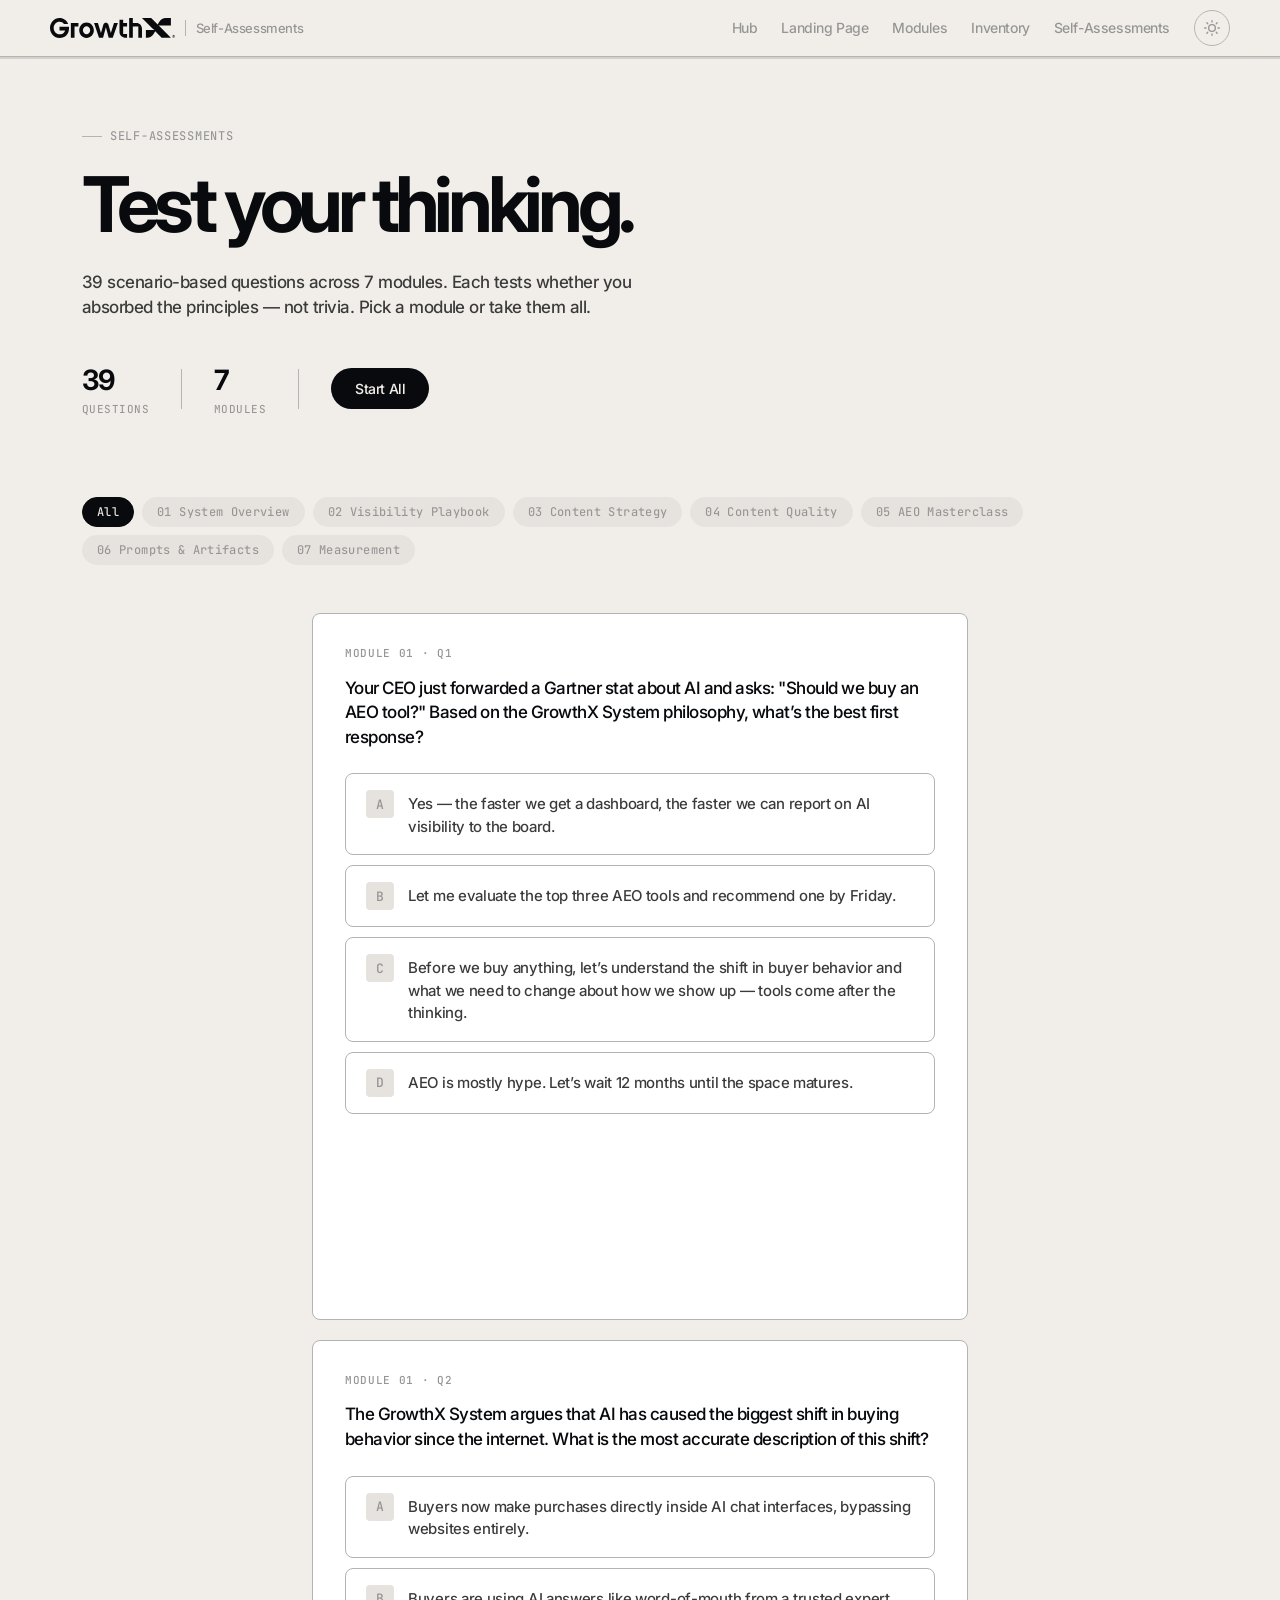
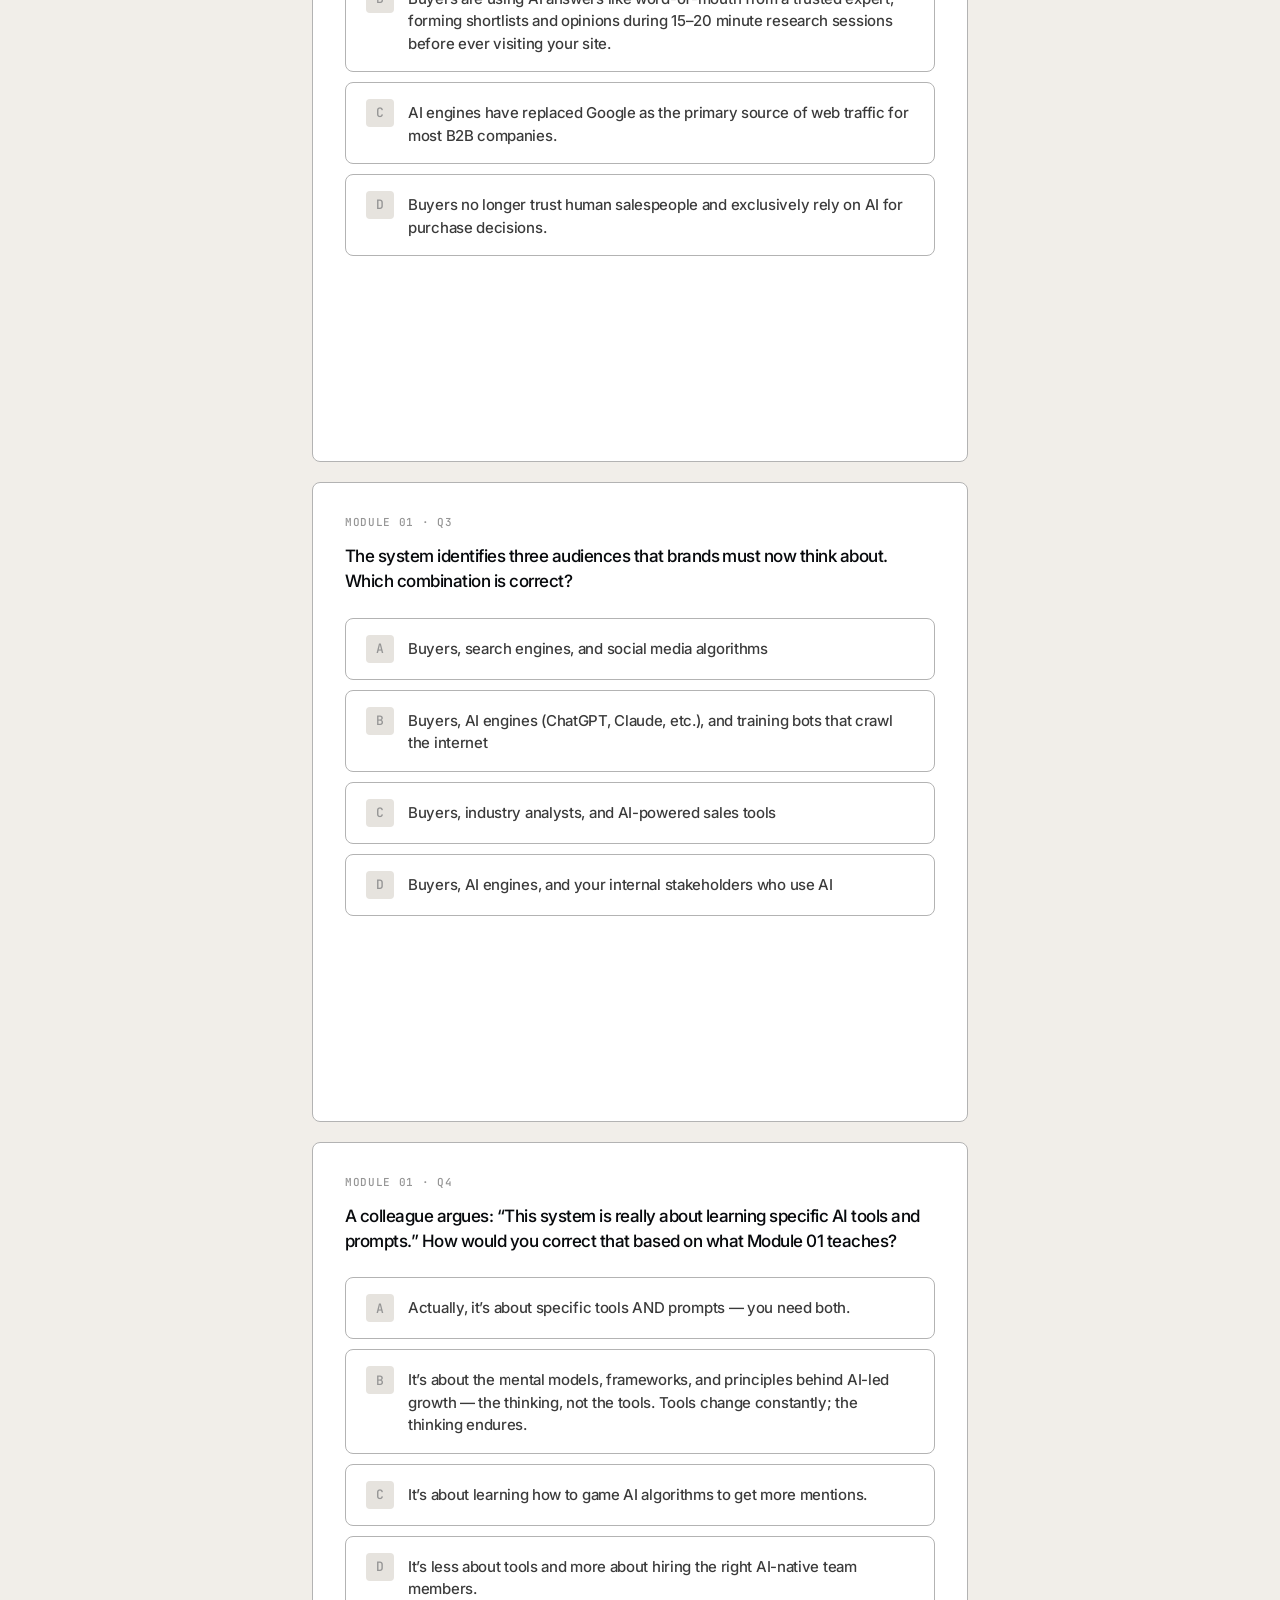
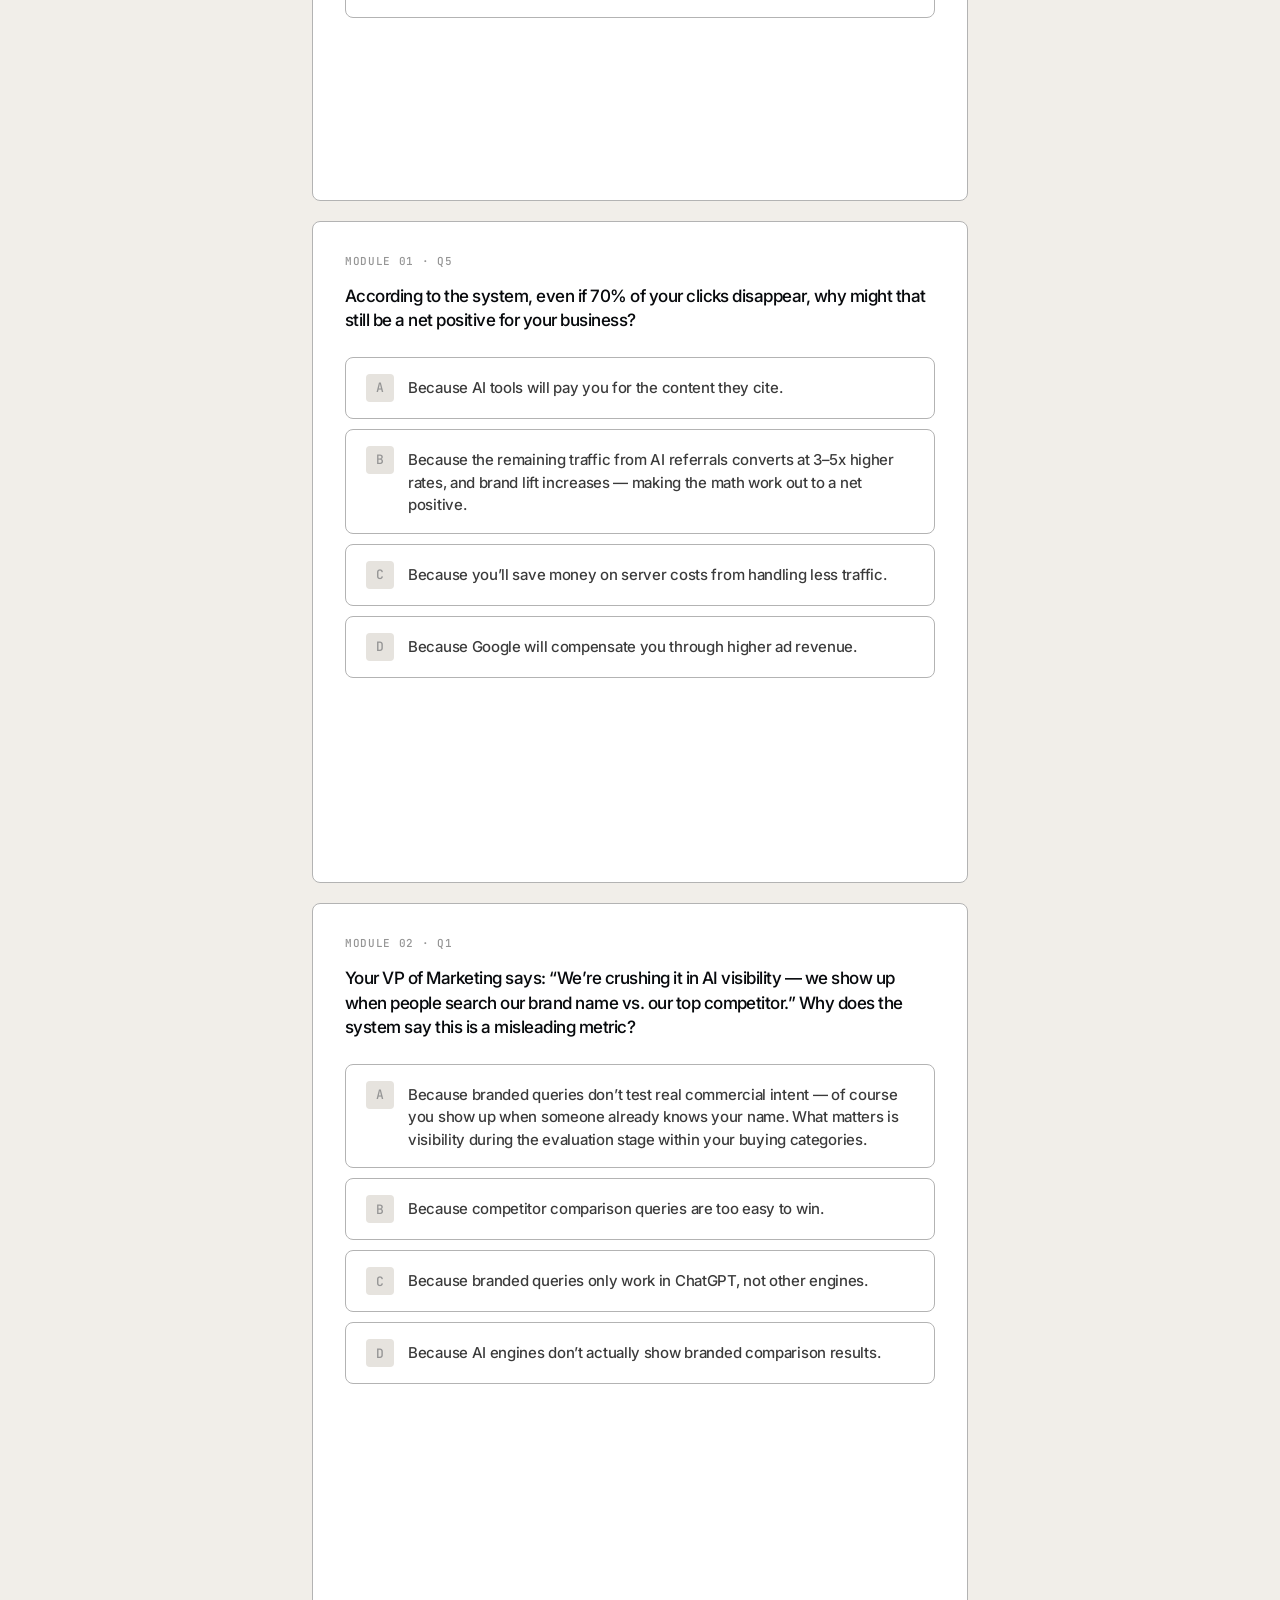
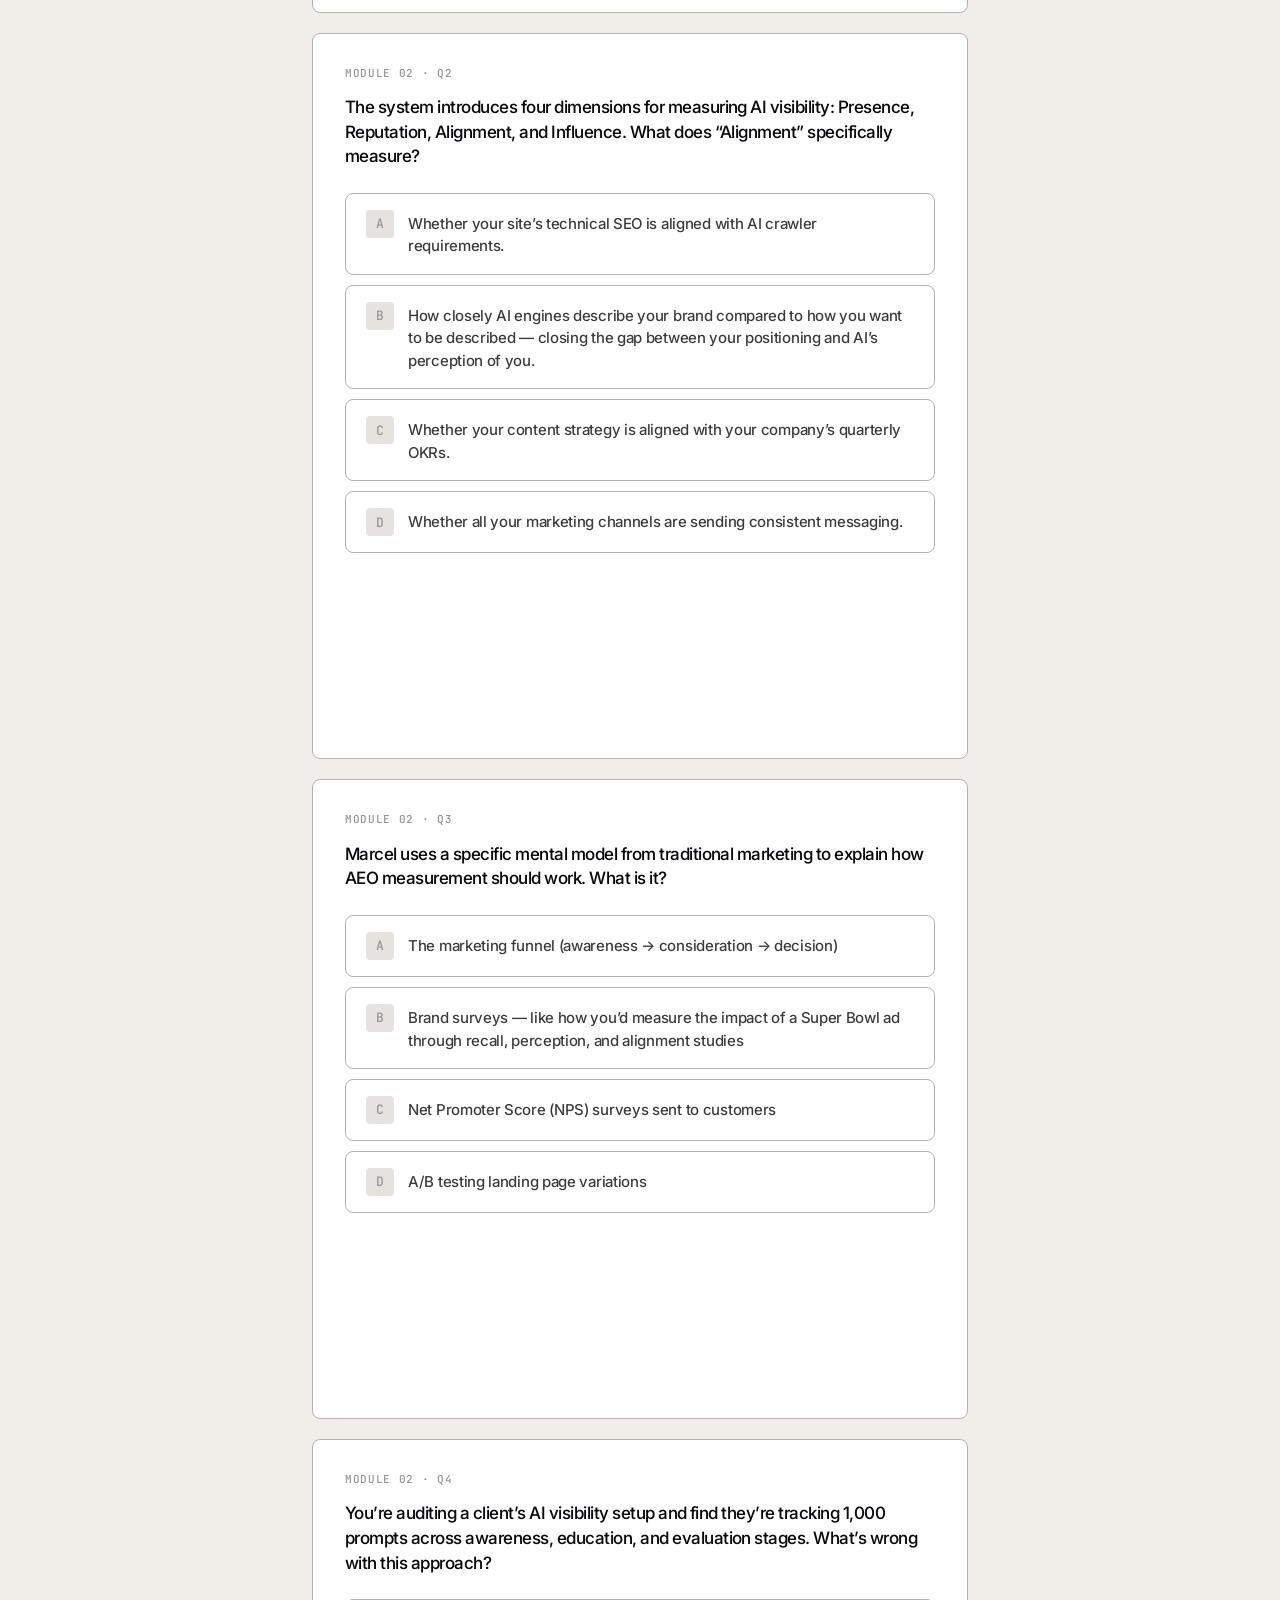
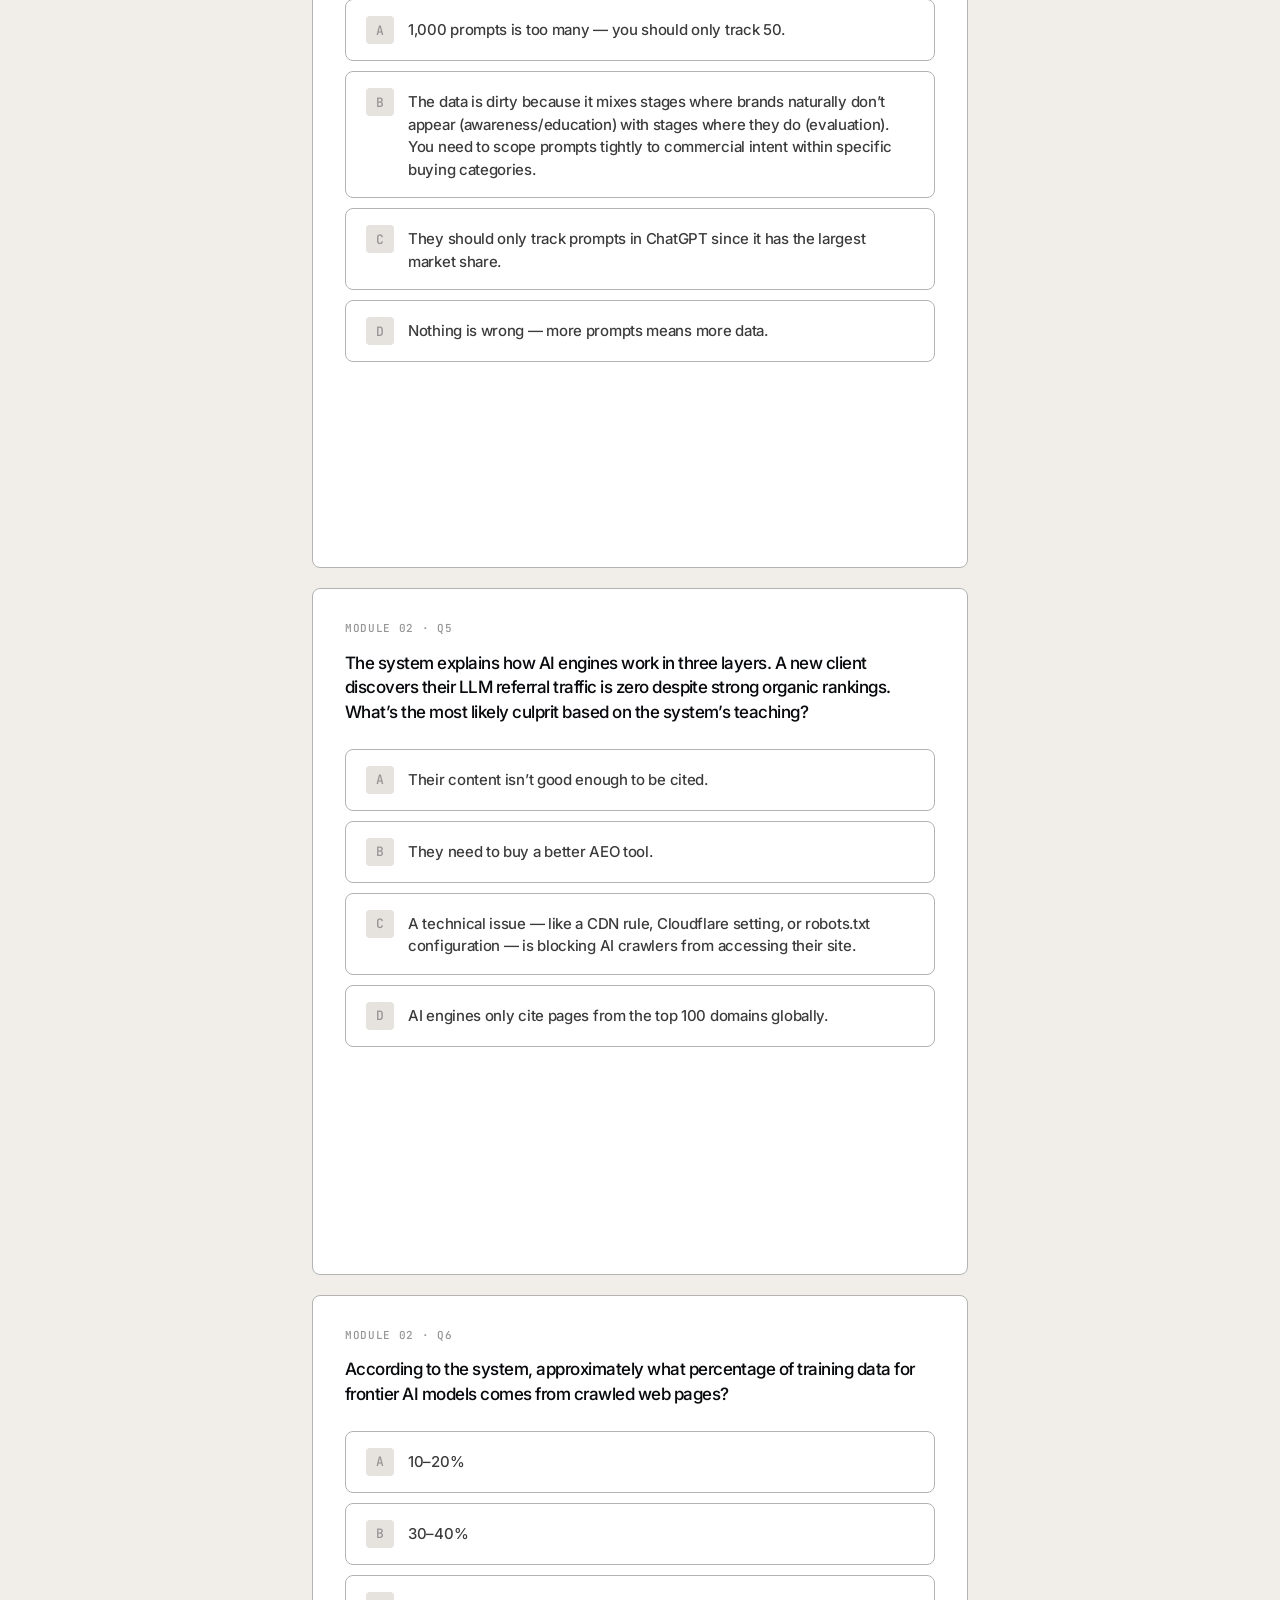
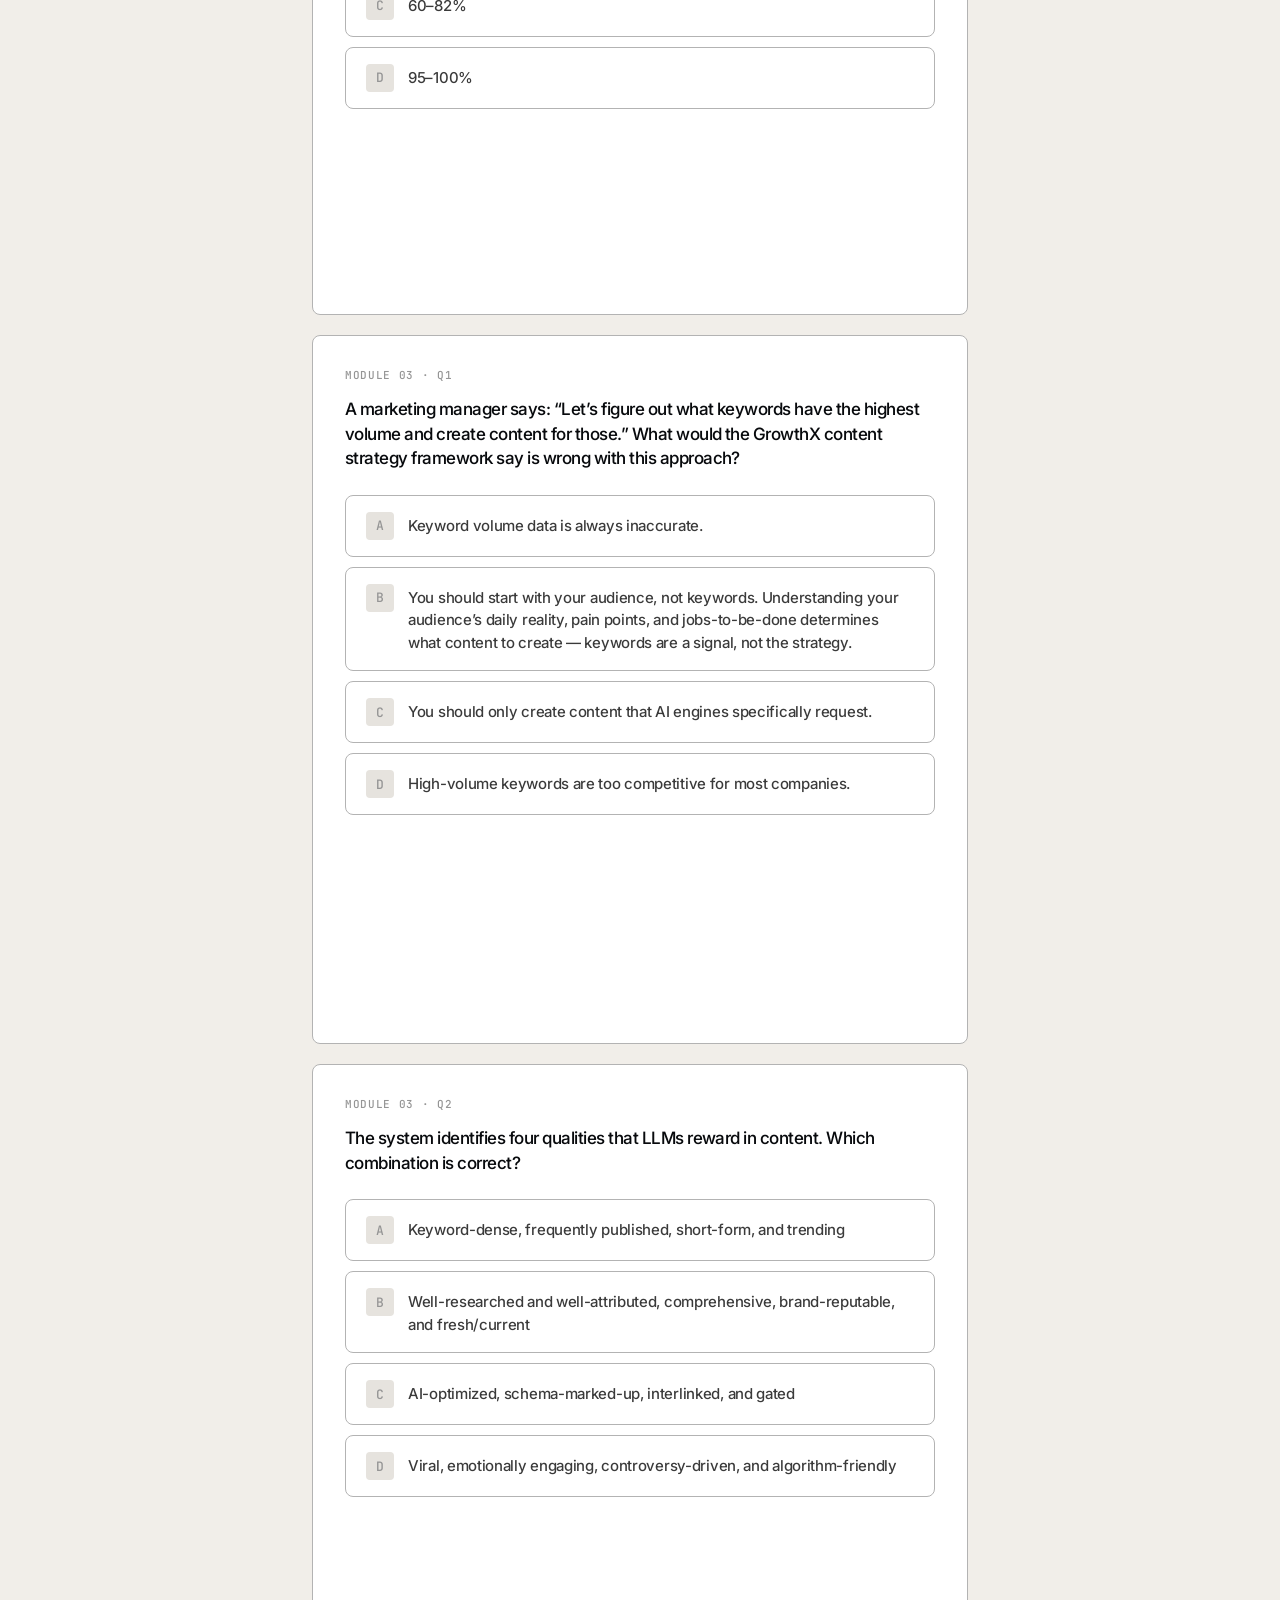
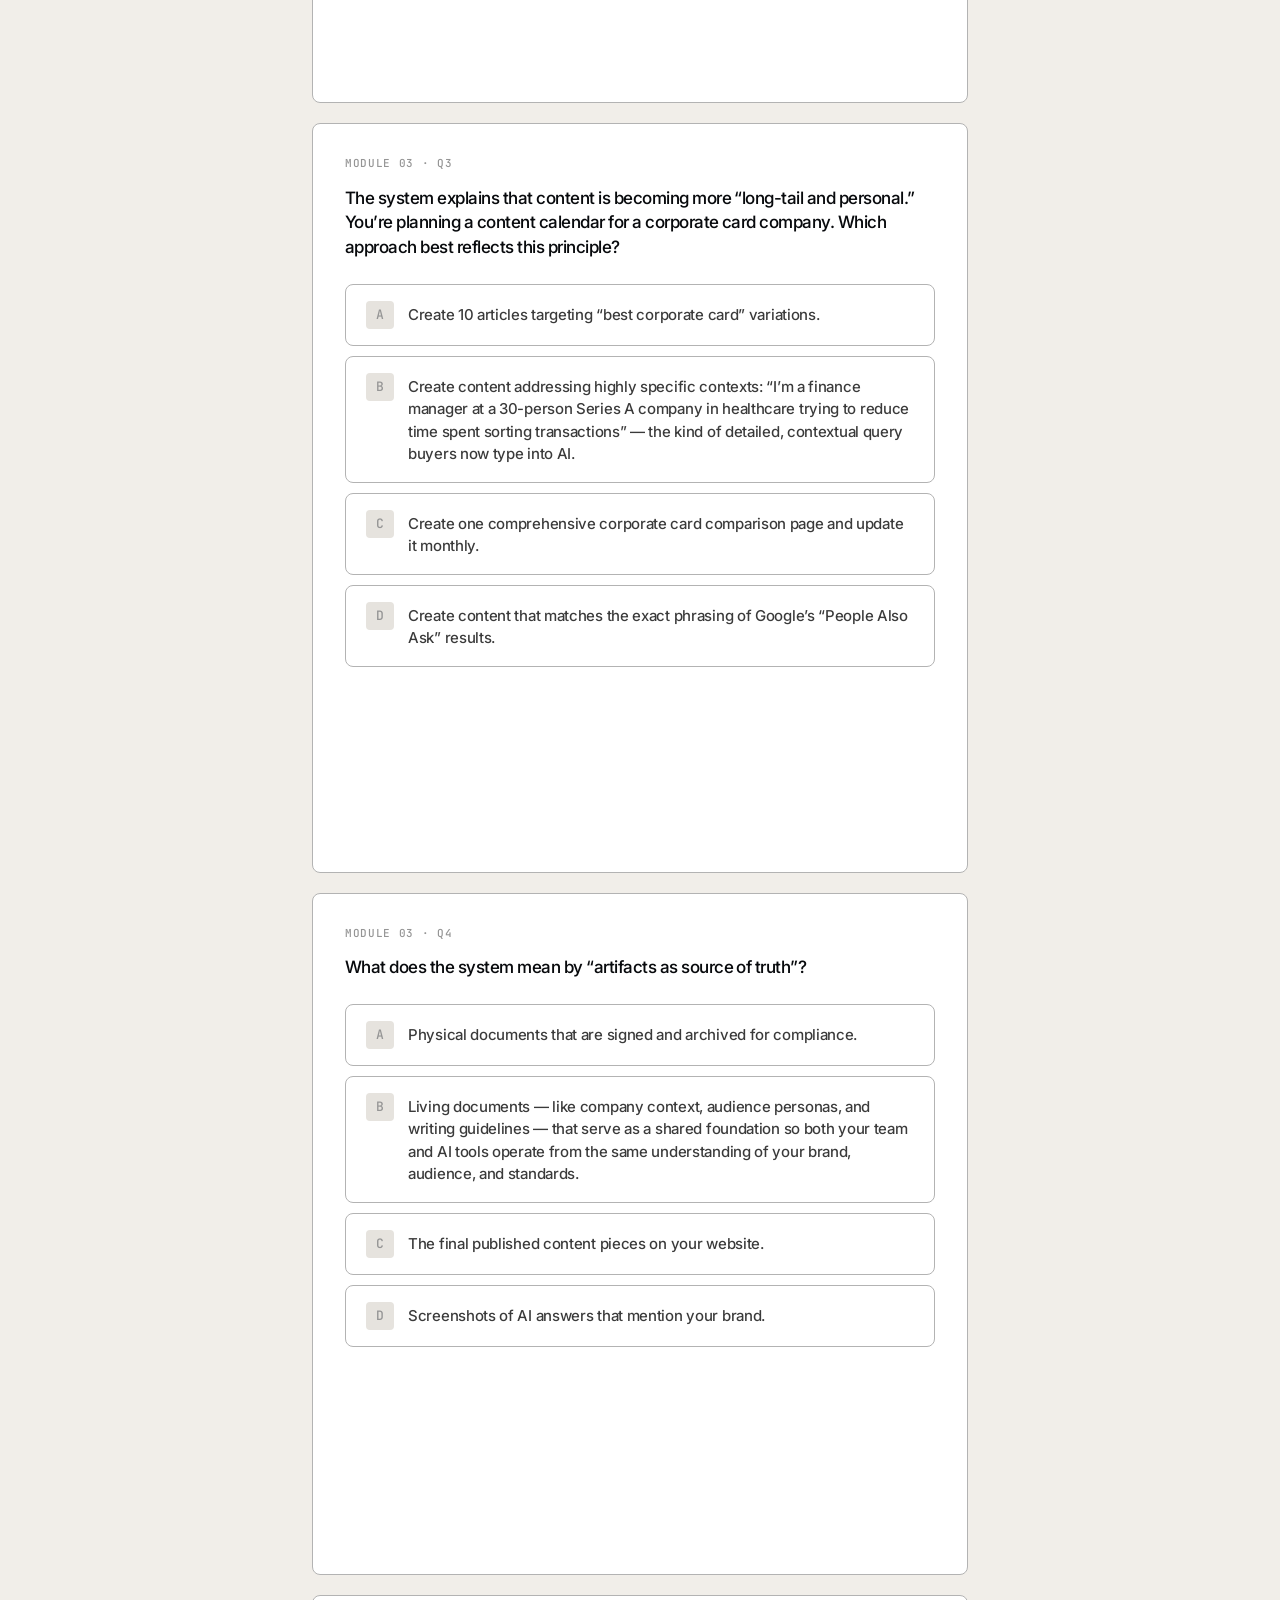
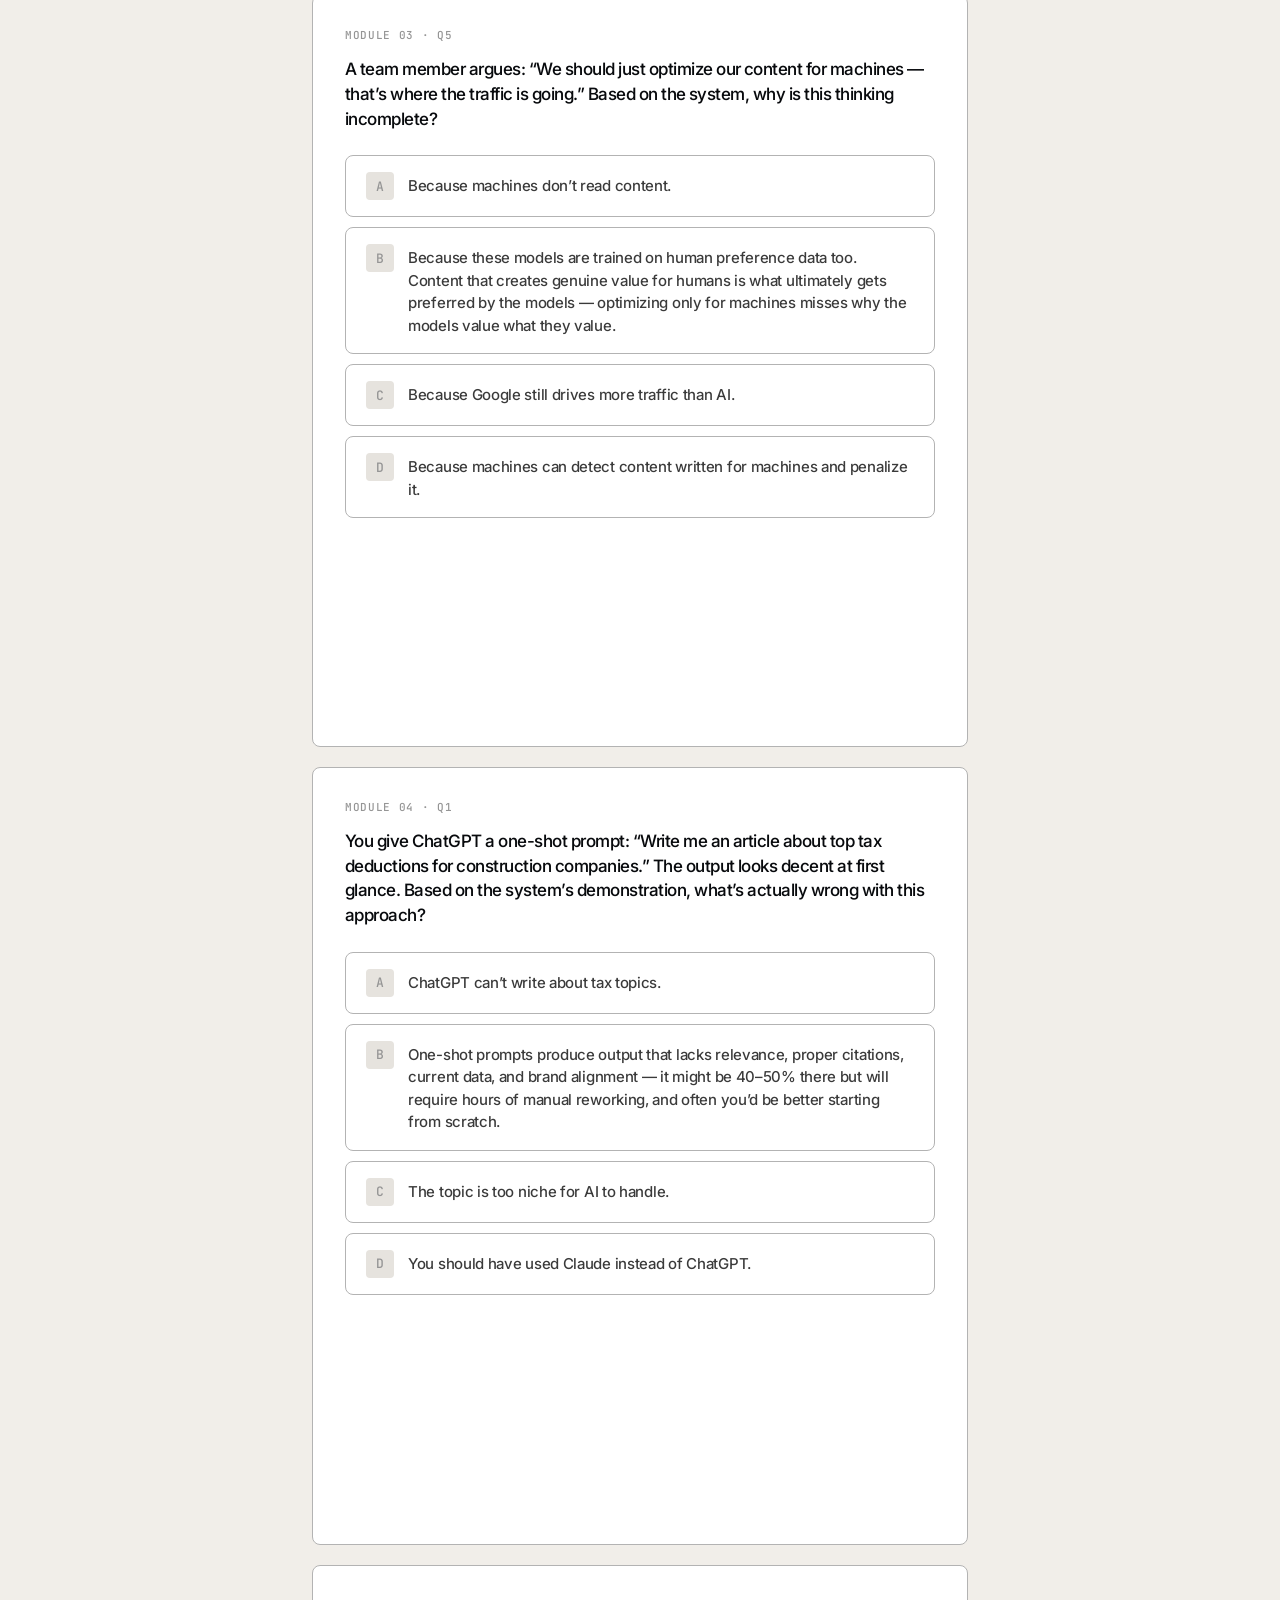
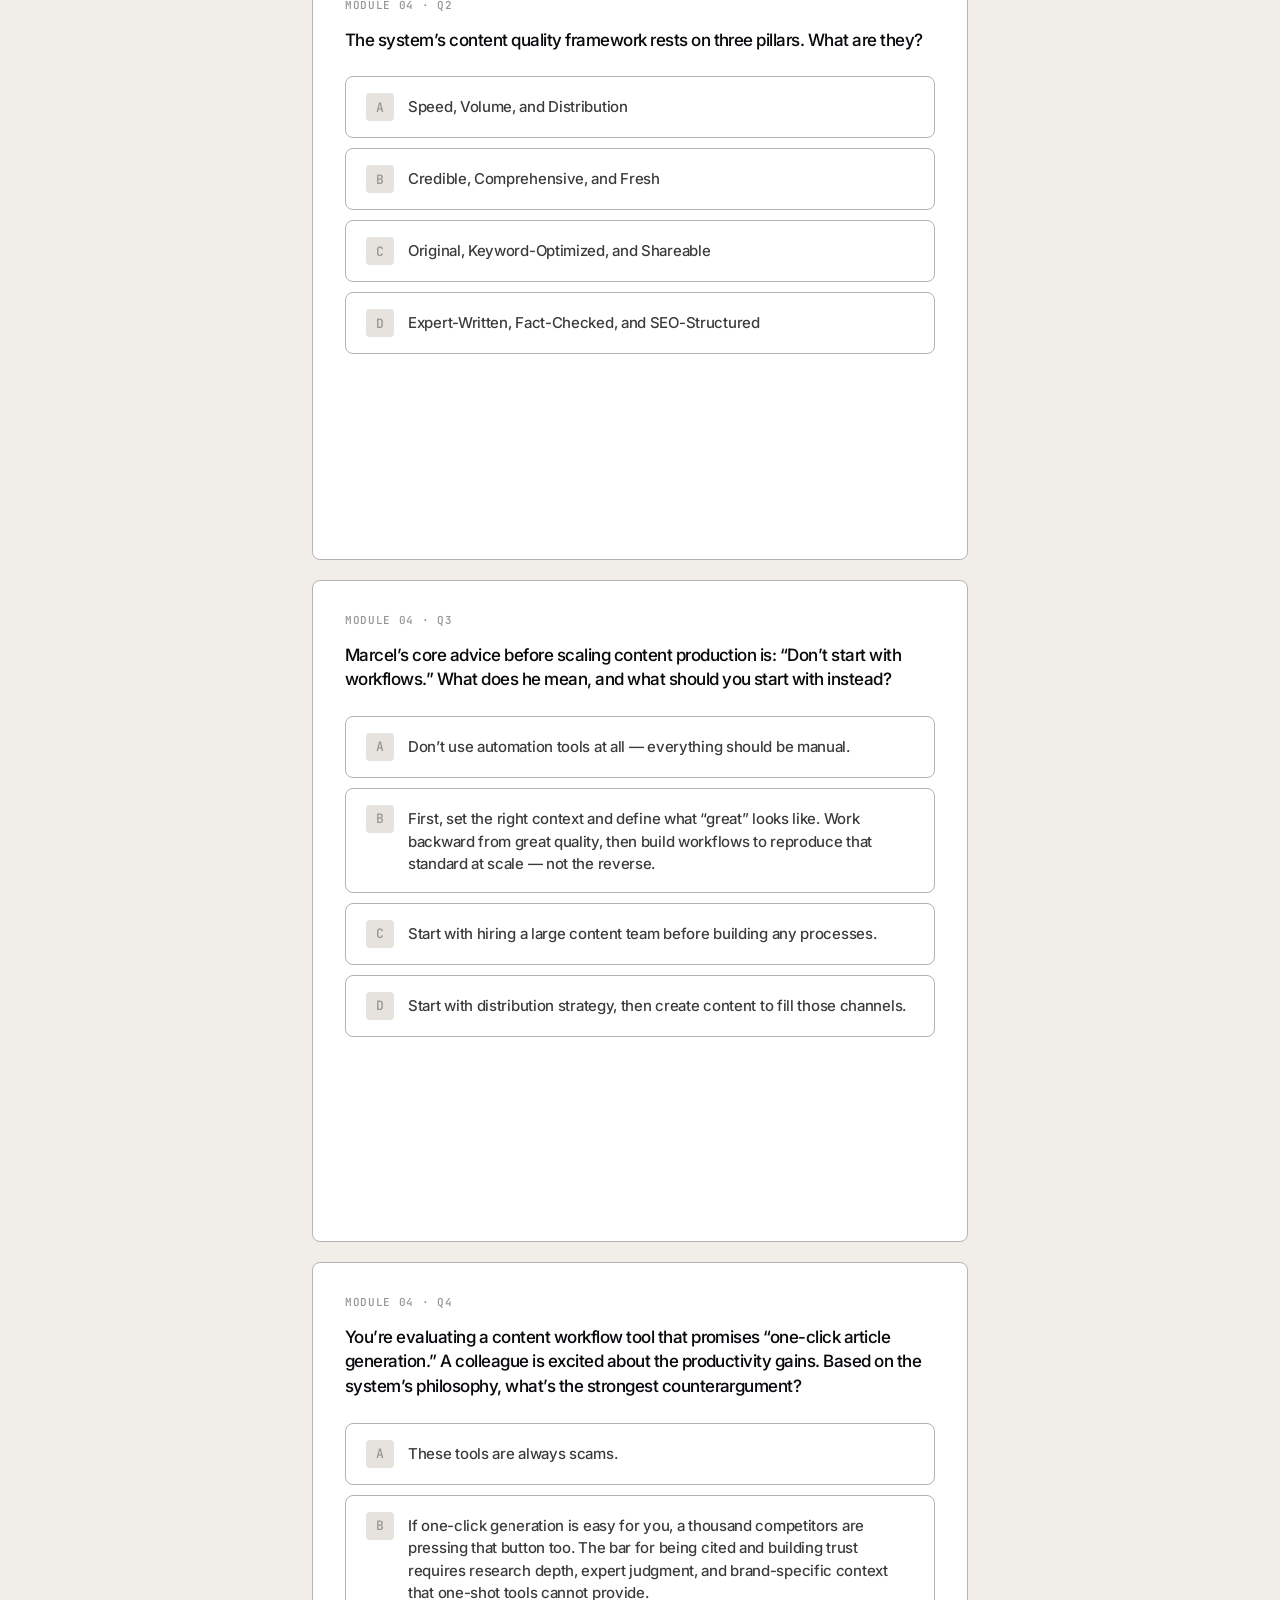
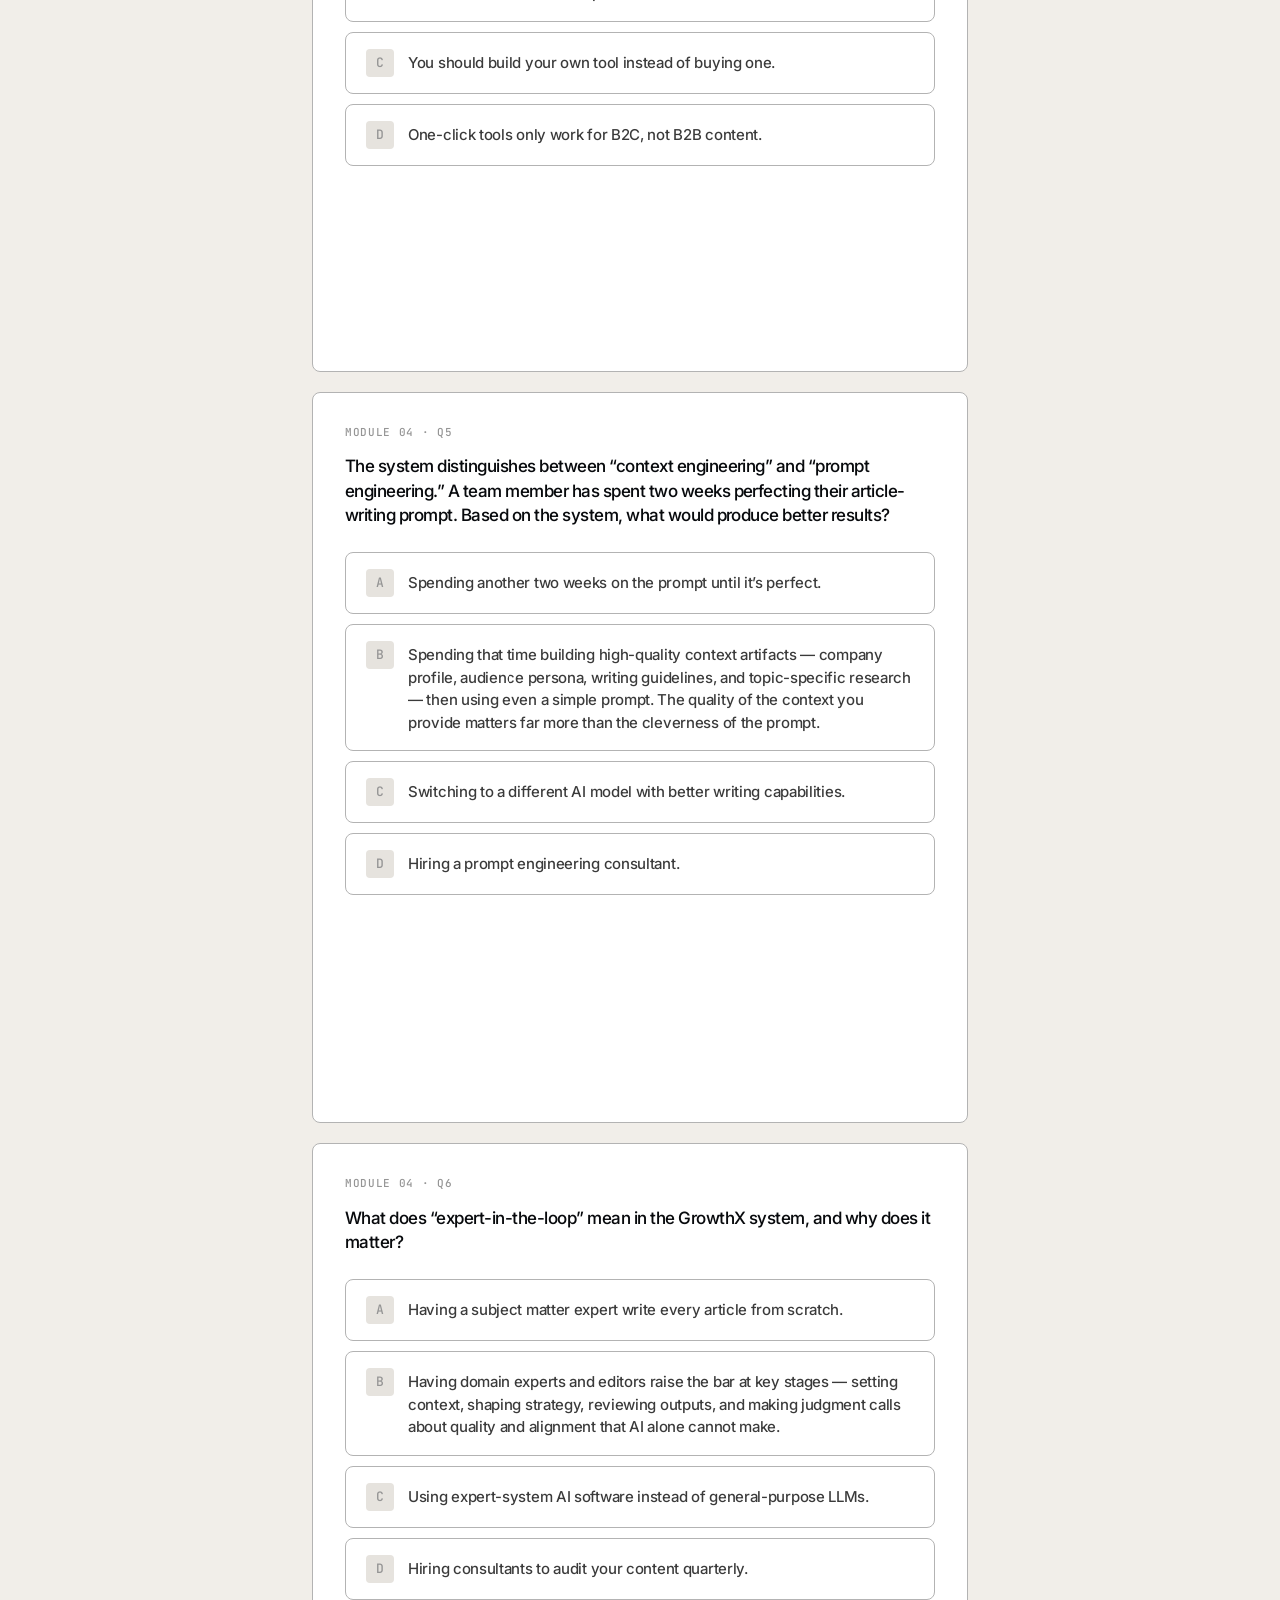
==== assessments/index.html @ 067b8f72 "Standardize global nav across all 12 pages Every page now shows the same five nav links: Hub, Landin" ====
<!DOCTYPE html>
<html lang="en">
<head>
<meta charset="UTF-8">
<meta name="viewport" content="width=device-width, initial-scale=1.0">
<title>Self-Assessments — The GrowthX System</title>
<meta name="description" content="39 scenario-based questions across 7 modules. Test whether you absorbed the principles of AI-led growth.">
<link rel="icon" type="image/svg+xml" href="../assets/favicon.svg">
<script src="../theme.js"></script>
<link rel="preconnect" href="https://fonts.googleapis.com">
<link rel="preconnect" href="https://fonts.gstatic.com" crossorigin>
<link href="https://fonts.googleapis.com/css2?family=Inter:ital,opsz,wght@0,14..32,400..680;1,14..32,400..680&family=JetBrains+Mono:wght@400;500&display=swap" rel="stylesheet">
<link rel="stylesheet" href="../shared.css">
<style>:root { --font-mono: 'JetBrains Mono', 'SF Mono', ui-monospace, monospace; }</style>
<style>
/* ── Progress Bar ── */
.progress-bar-wrap {
  position: fixed;
  top: 56px;
  left: 0; right: 0;
  z-index: 99;
  height: 3px;
  background: var(--border-subtle);
}

.progress-bar-fill {
  height: 100%;
  width: 0%;
  border-radius: 0 2px 2px 0;
  transition: width 0.4s cubic-bezier(0.22, 1, 0.36, 1);
}

[data-theme="dark"] .progress-bar-fill,
:root:not([data-theme]) .progress-bar-fill {
  background: #c9a44a;
}

:root .progress-bar-fill {
  background: #996f1a;
}

[data-theme="dark"] .progress-bar-fill {
  background: #c9a44a;
}

.progress-bar-label {
  position: fixed;
  top: 59px;
  right: clamp(16px, 4vw, 32px);
  z-index: 99;
  font-family: var(--font-mono);
  font-size: 11px;
  font-weight: 450;
  color: var(--text-muted);
  letter-spacing: 0.02em;
  padding: 4px 0;
  opacity: 0;
  transition: opacity 0.3s;
}

.progress-bar-label.visible {
  opacity: 1;
}

/* ── Hero Stats ── */
.hero-stats {
  display: flex;
  align-items: center;
  gap: 32px;
  flex-wrap: wrap;
}

.hero-stat {
  display: flex;
  flex-direction: column;
  gap: 2px;
}

.hero-stat-value {
  font-size: 28px;
  font-weight: 680;
  letter-spacing: -0.04em;
  color: var(--text-primary);
}

.hero-stat-label {
  font-family: var(--font-mono);
  font-size: 11px;
  font-weight: 450;
  letter-spacing: 0.04em;
  text-transform: uppercase;
  color: var(--text-muted);
}

.hero-stat-divider {
  width: 1px;
  height: 40px;
  background: var(--border);
}

/* ── Module Pills ── */
.module-filter {
  padding: 0 clamp(16px, 4vw, 32px);
  max-width: var(--max-width);
  margin: 0 auto 48px;
}

.module-pills {
  display: flex;
  align-items: center;
  gap: 8px;
  flex-wrap: wrap;
}

.module-pill {
  font-family: var(--font-mono);
  font-size: 12px;
  font-weight: 450;
  letter-spacing: 0.03em;
  color: var(--text-muted);
  background: var(--secondary);
  border: 1px solid transparent;
  padding: 6px 14px;
  border-radius: var(--radius-pill);
  cursor: pointer;
  transition: all 0.2s;
  white-space: nowrap;
}

.module-pill:hover {
  color: var(--text-primary);
  border-color: var(--border);
}

.module-pill.active {
  background: var(--foreground);
  color: var(--background);
  border-color: var(--foreground);
}

/* ── Questions ── */
.questions-container {
  max-width: var(--content-inset);
  margin: 0 auto;
  padding: 0 clamp(16px, 4vw, 32px) 80px;
}

.question-card {
  background: var(--surface);
  border: 1px solid var(--border);
  border-radius: var(--radius);
  padding: 32px;
  margin-bottom: 20px;
  transition: border-color 0.3s, box-shadow 0.3s;
}

.question-card:hover {
  border-color: var(--text-muted);
}

.question-card.answered {
  opacity: 1;
}

.question-card.answered:hover {
  border-color: var(--border);
  box-shadow: none;
}

.question-module-label {
  font-family: var(--font-mono);
  font-size: 11px;
  font-weight: 500;
  letter-spacing: 0.06em;
  text-transform: uppercase;
  color: var(--text-muted);
  margin-bottom: 14px;
}

.question-text {
  font-size: 17px;
  font-weight: 520;
  letter-spacing: -0.03em;
  line-height: 1.45;
  color: var(--text-primary);
  margin-bottom: 24px;
}

.options-list {
  display: flex;
  flex-direction: column;
  gap: 10px;
}

.option-btn {
  display: flex;
  align-items: flex-start;
  gap: 14px;
  width: 100%;
  text-align: left;
  padding: 16px 20px;
  background: transparent;
  border: 1px solid var(--border);
  border-radius: var(--radius);
  cursor: pointer;
  font-family: var(--font-sans);
  font-size: 15px;
  font-weight: 480;
  color: var(--text-secondary);
  letter-spacing: -0.02em;
  line-height: 1.5;
  transition: border-color 0.2s, background 0.2s, color 0.2s;
}

.option-btn:hover:not(.locked) {
  border-color: var(--text-muted);
  color: var(--text-primary);
  background: var(--surface-raised);
}

.option-btn .option-letter {
  font-family: var(--font-mono);
  font-size: 13px;
  font-weight: 500;
  letter-spacing: 0;
  color: var(--text-muted);
  background: var(--secondary);
  min-width: 28px;
  height: 28px;
  display: flex;
  align-items: center;
  justify-content: center;
  border-radius: var(--radius-sm);
  flex-shrink: 0;
  transition: background 0.2s, color 0.2s;
}

.option-btn:hover:not(.locked) .option-letter {
  color: var(--text-primary);
}

.option-btn .option-text {
  padding-top: 3px;
}

/* ── Answer States ── */
.option-btn.locked {
  cursor: default;
  opacity: 0.5;
}

.option-btn.correct {
  border-color: #2b8a3e;
  background: rgba(43, 138, 62, 0.06);
  color: var(--text-primary);
  opacity: 1;
}

[data-theme="dark"] .option-btn.correct {
  background: rgba(43, 138, 62, 0.1);
}

.option-btn.correct .option-letter {
  background: #2b8a3e;
  color: #fff;
}

.option-btn.incorrect {
  border-color: #c92a2a;
  background: rgba(201, 42, 42, 0.06);
  color: var(--text-primary);
  opacity: 1;
}

[data-theme="dark"] .option-btn.incorrect {
  background: rgba(201, 42, 42, 0.1);
}

.option-btn.incorrect .option-letter {
  background: #c92a2a;
  color: #fff;
}

/* ── Explanation ── */
.explanation {
  margin-top: 20px;
  padding: 20px 24px;
  background: var(--secondary);
  border-radius: var(--radius);
  border-left: 3px solid var(--foreground);
  opacity: 0;
  transform: translateY(8px);
  transition: opacity 0.4s cubic-bezier(0.22, 1, 0.36, 1),
              transform 0.4s cubic-bezier(0.22, 1, 0.36, 1);
  pointer-events: none;
}

.explanation.visible {
  opacity: 1;
  transform: translateY(0);
  pointer-events: auto;
}

.explanation-label {
  font-family: var(--font-mono);
  font-size: 11px;
  font-weight: 500;
  letter-spacing: 0.06em;
  text-transform: uppercase;
  color: var(--text-muted);
  margin-bottom: 8px;
}

.explanation-text {
  font-size: 14px;
  font-weight: 480;
  color: var(--text-secondary);
  line-height: 1.6;
  letter-spacing: -0.02em;
}

/* ── Module Score ── */
.module-score {
  text-align: center;
  padding: 32px 24px;
  margin-bottom: 20px;
  background: var(--surface);
  border: 1px solid var(--border);
  border-radius: var(--radius);
  display: none;
}

.module-score.visible {
  display: block;
}

.module-score-title {
  font-family: var(--font-mono);
  font-size: 11px;
  font-weight: 500;
  letter-spacing: 0.06em;
  text-transform: uppercase;
  color: var(--text-muted);
  margin-bottom: 8px;
}

.module-score-value {
  font-size: 32px;
  font-weight: 680;
  letter-spacing: -0.04em;
  color: var(--text-primary);
}

.module-score-value span {
  font-size: 18px;
  font-weight: 480;
  color: var(--text-muted);
}

/* ── Final Results ── */
.results-panel {
  max-width: var(--content-inset);
  margin: 0 auto 80px;
  padding: 0 clamp(16px, 4vw, 32px);
  display: none;
}

.results-panel.visible {
  display: block;
}

.results-card {
  background: var(--surface);
  border: 1px solid var(--border);
  border-radius: var(--radius);
  padding: 48px 40px;
  text-align: center;
}

.results-overline {
  font-family: var(--font-mono);
  font-size: 12px;
  font-weight: 500;
  letter-spacing: 0.06em;
  text-transform: uppercase;
  color: var(--text-muted);
  margin-bottom: 12px;
}

.results-score {
  font-size: 64px;
  font-weight: 680;
  letter-spacing: -0.06em;
  color: var(--text-primary);
  margin-bottom: 4px;
}

.results-score span {
  font-size: 28px;
  font-weight: 480;
  color: var(--text-muted);
}

.results-message {
  font-size: 17px;
  font-weight: 520;
  color: var(--text-secondary);
  letter-spacing: -0.03em;
  line-height: 1.5;
  max-width: 480px;
  margin: 16px auto 36px;
}

.results-breakdown {
  display: grid;
  grid-template-columns: repeat(auto-fit, minmax(120px, 1fr));
  gap: 12px;
  max-width: 600px;
  margin: 0 auto;
}

.results-module {
  padding: 16px 12px;
  background: var(--secondary);
  border-radius: var(--radius);
}

.results-module-label {
  font-family: var(--font-mono);
  font-size: 10px;
  font-weight: 500;
  letter-spacing: 0.06em;
  text-transform: uppercase;
  color: var(--text-muted);
  margin-bottom: 4px;
}

.results-module-score {
  font-size: 20px;
  font-weight: 680;
  letter-spacing: -0.03em;
  color: var(--text-primary);
}

.results-module-score span {
  font-size: 14px;
  font-weight: 480;
  color: var(--text-muted);
}

/* ── Animations (reduced motion safe) ── */
@media (prefers-reduced-motion: reduce) {
  .explanation {
    transition: none;
  }
  .progress-bar-fill {
    transition: none;
  }
}

/* ── Responsive ── */
@media (max-width: 768px) {
  .question-card {
    padding: 24px 20px;
  }
  .option-btn {
    padding: 14px 16px;
    font-size: 14px;
  }
  .module-pills {
    gap: 6px;
  }
  .module-pill {
    padding: 5px 11px;
    font-size: 11px;
  }
  .hero-stats {
    gap: 20px;
  }
  .hero-stat-value {
    font-size: 22px;
  }
  .results-card {
    padding: 32px 20px;
  }
  .results-score {
    font-size: 48px;
  }
  .results-breakdown {
    grid-template-columns: repeat(auto-fit, minmax(90px, 1fr));
  }
}

@media (max-width: 480px) {
  .question-card {
    padding: 20px 16px;
  }
  .hero-stat-divider {
    display: none;
  }
  .hero-stats {
    gap: 16px;
  }
}
</style>
</head>
<body>

<nav class="site-nav" aria-label="Primary">
  <div class="nav-inner">
    <a href="../index.html" class="nav-logo">
      <img src="../assets/growthx-logo-dark.svg" alt="GrowthX" width="120" height="20">
      <span class="nav-logo-divider" aria-hidden="true"></span>
      <span class="nav-logo-label">Self-Assessments</span>
    </a>
    <div class="nav-links">
      <a href="../index.html">Hub</a>
      <a href="../system/index.html">Landing Page</a>
      <a href="../modules/index.html">Modules</a>
      <a href="../inventory/index.html">Inventory</a>
      <a href="index.html">Self-Assessments</a>
      <button class="theme-toggle" aria-label="Toggle dark mode">
        <svg class="icon-sun" width="16" height="16" viewBox="0 0 24 24" fill="none" stroke="currentColor" stroke-width="2" stroke-linecap="round" stroke-linejoin="round"><circle cx="12" cy="12" r="5"/><path d="M12 1v2M12 21v2M4.22 4.22l1.42 1.42M18.36 18.36l1.42 1.42M1 12h2M21 12h2M4.22 19.78l1.42-1.42M18.36 5.64l1.42-1.42"/></svg>
        <svg class="icon-moon" width="16" height="16" viewBox="0 0 24 24" fill="none" stroke="currentColor" stroke-width="2" stroke-linecap="round" stroke-linejoin="round"><path d="M21 12.79A9 9 0 1 1 11.21 3 7 7 0 0 0 21 12.79z"/></svg>
      </button>
    </div>
  </div>
</nav>

<div class="progress-bar-wrap" role="progressbar" aria-valuenow="0" aria-valuemin="0" aria-valuemax="39">
  <div class="progress-bar-fill"></div>
</div>
<div class="progress-bar-label" aria-live="polite">0 / 39</div>

<header class="hero">
  <p class="hero-label reveal">Self-Assessments</p>
  <h1 class="reveal reveal-d1">Test your thinking.</h1>
  <p class="hero-desc reveal reveal-d2">39 scenario-based questions across 7 modules. Each tests whether you absorbed the principles — not trivia. Pick a module or take them all.</p>
  <div class="hero-stats reveal reveal-d3">
    <div class="hero-stat">
      <span class="hero-stat-value">39</span>
      <span class="hero-stat-label">Questions</span>
    </div>
    <span class="hero-stat-divider" aria-hidden="true"></span>
    <div class="hero-stat">
      <span class="hero-stat-value">7</span>
      <span class="hero-stat-label">Modules</span>
    </div>
    <span class="hero-stat-divider" aria-hidden="true"></span>
    <button class="btn btn-primary" id="start-all-btn">Start All</button>
  </div>
</header>

<div class="module-filter">
  <div class="module-pills" role="tablist" aria-label="Filter by module" id="module-pills"></div>
</div>

<div class="questions-container" id="questions-container"></div>
<div class="results-panel" id="results-panel"></div>

<footer class="site-footer">
  <div class="footer-inner">
    <div class="footer-brand">
      <img src="../assets/growthx-logo-dark.svg" alt="GrowthX" width="100" height="16">
      <span>&copy; 2026 GrowthX</span>
    </div>
    <div class="footer-links">
      <a href="../index.html">Hub</a>
      <a href="https://growthx.ai" target="_blank" rel="noopener noreferrer">GrowthX.ai</a>
    </div>
  </div>
</footer>

<script>
(function () {
  /* ── Question Data ── */
  var questions = [
    {module:1,question:1,text:"Your CEO just forwarded a Gartner stat about AI and asks: \"Should we buy an AEO tool?\" Based on the GrowthX System philosophy, what\u2019s the best first response?",options:[{letter:"A",text:"Yes \u2014 the faster we get a dashboard, the faster we can report on AI visibility to the board."},{letter:"B",text:"Let me evaluate the top three AEO tools and recommend one by Friday."},{letter:"C",text:"Before we buy anything, let\u2019s understand the shift in buyer behavior and what we need to change about how we show up \u2014 tools come after the thinking."},{letter:"D",text:"AEO is mostly hype. Let\u2019s wait 12 months until the space matures."}],correct:"C",explanation:"The system teaches \u201Cworkflow before technology\u201D \u2014 understanding the buyer behavior shift and developing the right mental models comes before any tool purchase. Buying a tool without understanding the discipline it serves is one of the most common mistakes Marcel sees across 200+ CMO conversations."},
    {module:1,question:2,text:"The GrowthX System argues that AI has caused the biggest shift in buying behavior since the internet. What is the most accurate description of this shift?",options:[{letter:"A",text:"Buyers now make purchases directly inside AI chat interfaces, bypassing websites entirely."},{letter:"B",text:"Buyers are using AI answers like word-of-mouth from a trusted expert, forming shortlists and opinions during 15\u201320 minute research sessions before ever visiting your site."},{letter:"C",text:"AI engines have replaced Google as the primary source of web traffic for most B2B companies."},{letter:"D",text:"Buyers no longer trust human salespeople and exclusively rely on AI for purchase decisions."}],correct:"B",explanation:"The system\u2019s core insight is that buyers treat AI recommendations like advice from an expert friend. Transactions still happen on websites (AI-direct purchases are under 1%), but the first \u201Csales call\u201D now happens inside an AI answer. This reframes the entire marketing challenge."},
    {module:1,question:3,text:"The system identifies three audiences that brands must now think about. Which combination is correct?",options:[{letter:"A",text:"Buyers, search engines, and social media algorithms"},{letter:"B",text:"Buyers, AI engines (ChatGPT, Claude, etc.), and training bots that crawl the internet"},{letter:"C",text:"Buyers, industry analysts, and AI-powered sales tools"},{letter:"D",text:"Buyers, AI engines, and your internal stakeholders who use AI"}],correct:"B",explanation:"This three-audience model is foundational. Buyers still transact on websites, AI engines retrieve and serve answers from pages, and training bots crawl pages to build the models that power those engines. Your strategy must serve all three \u2014 and they each have different needs."},
    {module:1,question:4,text:"A colleague argues: \u201CThis system is really about learning specific AI tools and prompts.\u201D How would you correct that based on what Module 01 teaches?",options:[{letter:"A",text:"Actually, it\u2019s about specific tools AND prompts \u2014 you need both."},{letter:"B",text:"It\u2019s about the mental models, frameworks, and principles behind AI-led growth \u2014 the thinking, not the tools. Tools change constantly; the thinking endures."},{letter:"C",text:"It\u2019s about learning how to game AI algorithms to get more mentions."},{letter:"D",text:"It\u2019s less about tools and more about hiring the right AI-native team members."}],correct:"B",explanation:"The system is explicitly framed as teaching thinking over tools. Marcel\u2019s approach comes from 15+ years of building organic growth engines across IBM, HashiCorp, ServiceTitan, and Scale AI \u2014 the playbook endures even as tools constantly evolve."},
    {module:1,question:5,text:"According to the system, even if 70% of your clicks disappear, why might that still be a net positive for your business?",options:[{letter:"A",text:"Because AI tools will pay you for the content they cite."},{letter:"B",text:"Because the remaining traffic from AI referrals converts at 3\u20135x higher rates, and brand lift increases \u2014 making the math work out to a net positive."},{letter:"C",text:"Because you\u2019ll save money on server costs from handling less traffic."},{letter:"D",text:"Because Google will compensate you through higher ad revenue."}],correct:"B",explanation:"This is one of the system\u2019s most counterintuitive and important insights. The quality of traffic shifts dramatically \u2014 AI-referred visitors have higher intent, longer engagement, and significantly better conversion rates. The game changes, but the math can actually improve."},

    {module:2,question:1,text:"Your VP of Marketing says: \u201CWe\u2019re crushing it in AI visibility \u2014 we show up when people search our brand name vs. our top competitor.\u201D Why does the system say this is a misleading metric?",options:[{letter:"A",text:"Because branded queries don\u2019t test real commercial intent \u2014 of course you show up when someone already knows your name. What matters is visibility during the evaluation stage within your buying categories."},{letter:"B",text:"Because competitor comparison queries are too easy to win."},{letter:"C",text:"Because branded queries only work in ChatGPT, not other engines."},{letter:"D",text:"Because AI engines don\u2019t actually show branded comparison results."}],correct:"A",explanation:"The system is emphatic about this: if you dump a mix of branded, awareness, and evaluation-stage queries into a tracking tool, your data is completely dirty. Meaningful measurement happens within evaluation-stage queries, within your specific buying categories \u2014 where buyers are forming shortlists and you haven\u2019t been asked for by name."},
    {module:2,question:2,text:"The system introduces four dimensions for measuring AI visibility: Presence, Reputation, Alignment, and Influence. What does \u201CAlignment\u201D specifically measure?",options:[{letter:"A",text:"Whether your site\u2019s technical SEO is aligned with AI crawler requirements."},{letter:"B",text:"How closely AI engines describe your brand compared to how you want to be described \u2014 closing the gap between your positioning and AI\u2019s perception of you."},{letter:"C",text:"Whether your content strategy is aligned with your company\u2019s quarterly OKRs."},{letter:"D",text:"Whether all your marketing channels are sending consistent messaging."}],correct:"B",explanation:"Alignment is about the gap between three realities: how you think you should be perceived, how the market actually perceives you, and what AI \u201Cthinks\u201D is the truth. Closing that gap through strategic content is one of the most direct levers you have."},
    {module:2,question:3,text:"Marcel uses a specific mental model from traditional marketing to explain how AEO measurement should work. What is it?",options:[{letter:"A",text:"The marketing funnel (awareness \u2192 consideration \u2192 decision)"},{letter:"B",text:"Brand surveys \u2014 like how you\u2019d measure the impact of a Super Bowl ad through recall, perception, and alignment studies"},{letter:"C",text:"Net Promoter Score (NPS) surveys sent to customers"},{letter:"D",text:"A/B testing landing page variations"}],correct:"B",explanation:"This analogy makes AEO measurement click. Just as you can\u2019t directly measure a billboard\u2019s ROI but can survey for recall and perception, AI visibility requires measuring whether AI \u201Crecalls\u201D your brand, positions you correctly, and describes you in aligned ways. It\u2019s a brand-survey mental model applied to a new channel."},
    {module:2,question:4,text:"You\u2019re auditing a client\u2019s AI visibility setup and find they\u2019re tracking 1,000 prompts across awareness, education, and evaluation stages. What\u2019s wrong with this approach?",options:[{letter:"A",text:"1,000 prompts is too many \u2014 you should only track 50."},{letter:"B",text:"The data is dirty because it mixes stages where brands naturally don\u2019t appear (awareness/education) with stages where they do (evaluation). You need to scope prompts tightly to commercial intent within specific buying categories."},{letter:"C",text:"They should only track prompts in ChatGPT since it has the largest market share."},{letter:"D",text:"Nothing is wrong \u2014 more prompts means more data."}],correct:"B",explanation:"Marcel is adamant about this: if you ask \u201CWhat is AI?\u201D \u2014 engines won\u2019t recommend tools. Mixing those results with commercial-intent queries (where brands do appear) poisons your entire dataset. Discipline in scoping what you measure is the difference between signal and noise."},
    {module:2,question:5,text:"The system explains how AI engines work in three layers. A new client discovers their LLM referral traffic is zero despite strong organic rankings. What\u2019s the most likely culprit based on the system\u2019s teaching?",options:[{letter:"A",text:"Their content isn\u2019t good enough to be cited."},{letter:"B",text:"They need to buy a better AEO tool."},{letter:"C",text:"A technical issue \u2014 like a CDN rule, Cloudflare setting, or robots.txt configuration \u2014 is blocking AI crawlers from accessing their site."},{letter:"D",text:"AI engines only cite pages from the top 100 domains globally."}],correct:"C",explanation:"Marcel shares that this is shockingly common \u2014 over 50% of companies they audit have fundamental crawlability or indexing issues. A company can rank beautifully in Google but be completely invisible to AI engines because a Cloudflare rule or CDN configuration is blocking the crawlers that feed retrieval and training pipelines."},
    {module:2,question:6,text:"According to the system, approximately what percentage of training data for frontier AI models comes from crawled web pages?",options:[{letter:"A",text:"10\u201320%"},{letter:"B",text:"30\u201340%"},{letter:"C",text:"60\u201382%"},{letter:"D",text:"95\u2013100%"}],correct:"C",explanation:"This stat grounds the entire system. If 60\u201382% of pre-training data is crawled pages, and 100% of real-time retrieval comes from pages, then your website and its content are the atomic unit of AI visibility. This is why the system puts website pages at the center of everything."},

    {module:3,question:1,text:"A marketing manager says: \u201CLet\u2019s figure out what keywords have the highest volume and create content for those.\u201D What would the GrowthX content strategy framework say is wrong with this approach?",options:[{letter:"A",text:"Keyword volume data is always inaccurate."},{letter:"B",text:"You should start with your audience, not keywords. Understanding your audience\u2019s daily reality, pain points, and jobs-to-be-done determines what content to create \u2014 keywords are a signal, not the strategy."},{letter:"C",text:"You should only create content that AI engines specifically request."},{letter:"D",text:"High-volume keywords are too competitive for most companies."}],correct:"B",explanation:"The system is built on an audience-first philosophy. Marcel repeatedly emphasizes: \u201CEverything we believe in is having this audience-first mindset to your content strategy.\u201D Keywords can inform tactics, but strategy starts with deeply understanding who you serve, what their journey looks like, and what would genuinely help them."},
    {module:3,question:2,text:"The system identifies four qualities that LLMs reward in content. Which combination is correct?",options:[{letter:"A",text:"Keyword-dense, frequently published, short-form, and trending"},{letter:"B",text:"Well-researched and well-attributed, comprehensive, brand-reputable, and fresh/current"},{letter:"C",text:"AI-optimized, schema-marked-up, interlinked, and gated"},{letter:"D",text:"Viral, emotionally engaging, controversy-driven, and algorithm-friendly"}],correct:"B",explanation:"These four factors \u2014 research/attribution, comprehensiveness, reputation, and freshness \u2014 are the consistent signals Marcel\u2019s team sees across publishing millions of words for 70+ customers. They\u2019re not arbitrary SEO tactics; they\u2019re what engines recognize as genuinely valuable content worth citing."},
    {module:3,question:3,text:"The system explains that content is becoming more \u201Clong-tail and personal.\u201D You\u2019re planning a content calendar for a corporate card company. Which approach best reflects this principle?",options:[{letter:"A",text:"Create 10 articles targeting \u201Cbest corporate card\u201D variations."},{letter:"B",text:"Create content addressing highly specific contexts: \u201CI\u2019m a finance manager at a 30-person Series A company in healthcare trying to reduce time spent sorting transactions\u201D \u2014 the kind of detailed, contextual query buyers now type into AI."},{letter:"C",text:"Create one comprehensive corporate card comparison page and update it monthly."},{letter:"D",text:"Create content that matches the exact phrasing of Google\u2019s \u201CPeople Also Ask\u201D results."}],correct:"B",explanation:"AI enables buyers to ask questions with full context \u2014 company size, industry, role, specific pain point. Nobody typed queries like this into Google, but they absolutely type them into ChatGPT. The system teaches you to map the long-tail surface area your audience explores and create content that matches those specific contexts."},
    {module:3,question:4,text:"What does the system mean by \u201Cartifacts as source of truth\u201D?",options:[{letter:"A",text:"Physical documents that are signed and archived for compliance."},{letter:"B",text:"Living documents \u2014 like company context, audience personas, and writing guidelines \u2014 that serve as a shared foundation so both your team and AI tools operate from the same understanding of your brand, audience, and standards."},{letter:"C",text:"The final published content pieces on your website."},{letter:"D",text:"Screenshots of AI answers that mention your brand."}],correct:"B",explanation:"Marcel uses the analogy of a brilliant intern who is \u201Cinsanely overconfident but willing to work hard.\u201D You wouldn\u2019t give that intern one sentence of context \u2014 you\u2019d give them the big picture. Artifacts are that big picture, kept as living documents that any team member or AI tool can reference to produce consistent, high-quality work."},
    {module:3,question:5,text:"A team member argues: \u201CWe should just optimize our content for machines \u2014 that\u2019s where the traffic is going.\u201D Based on the system, why is this thinking incomplete?",options:[{letter:"A",text:"Because machines don\u2019t read content."},{letter:"B",text:"Because these models are trained on human preference data too. Content that creates genuine value for humans is what ultimately gets preferred by the models \u2014 optimizing only for machines misses why the models value what they value."},{letter:"C",text:"Because Google still drives more traffic than AI."},{letter:"D",text:"Because machines can detect content written for machines and penalize it."}],correct:"B",explanation:"Marcel makes this point explicitly: \u201CI know a lot of people are saying just optimize for LLMs, optimize for machines, but you have to remember these models are trained on human preference data too.\u201D Content that genuinely helps humans \u2192 gets preferred by humans \u2192 signals to models that this content is high quality \u2192 gets cited more. The incentives actually align."},

    {module:4,question:1,text:"You give ChatGPT a one-shot prompt: \u201CWrite me an article about top tax deductions for construction companies.\u201D The output looks decent at first glance. Based on the system\u2019s demonstration, what\u2019s actually wrong with this approach?",options:[{letter:"A",text:"ChatGPT can\u2019t write about tax topics."},{letter:"B",text:"One-shot prompts produce output that lacks relevance, proper citations, current data, and brand alignment \u2014 it might be 40\u201350% there but will require hours of manual reworking, and often you\u2019d be better starting from scratch."},{letter:"C",text:"The topic is too niche for AI to handle."},{letter:"D",text:"You should have used Claude instead of ChatGPT."}],correct:"B",explanation:"Marcel demos this exact scenario live. The one-shot output \u201Cdoesn\u2019t look bad at face value\u201D but lacks citations, uses outdated data (2024 instead of 2025), isn\u2019t well-researched, and doesn\u2019t match the audience. Most people then spend hours wrestling with it. The system shows that the same prompt plus good context and research produces dramatically better output \u2014 proving context beats prompt engineering."},
    {module:4,question:2,text:"The system\u2019s content quality framework rests on three pillars. What are they?",options:[{letter:"A",text:"Speed, Volume, and Distribution"},{letter:"B",text:"Credible, Comprehensive, and Fresh"},{letter:"C",text:"Original, Keyword-Optimized, and Shareable"},{letter:"D",text:"Expert-Written, Fact-Checked, and SEO-Structured"}],correct:"B",explanation:"\u201CCredible, comprehensive, and fresh\u201D is the quality bar the entire system works backward from. Every process \u2014 research sprints, artifact creation, expert review, freshness updates \u2014 serves one or more of these three pillars. If content doesn\u2019t hit all three, it won\u2019t build trust with your audience or earn citations from AI engines."},
    {module:4,question:3,text:"Marcel\u2019s core advice before scaling content production is: \u201CDon\u2019t start with workflows.\u201D What does he mean, and what should you start with instead?",options:[{letter:"A",text:"Don\u2019t use automation tools at all \u2014 everything should be manual."},{letter:"B",text:"First, set the right context and define what \u201Cgreat\u201D looks like. Work backward from great quality, then build workflows to reproduce that standard at scale \u2014 not the reverse."},{letter:"C",text:"Start with hiring a large content team before building any processes."},{letter:"D",text:"Start with distribution strategy, then create content to fill those channels."}],correct:"B",explanation:"Marcel says: \u201CFigure out what great looks like\u2026 then you can layer in technology on top of that.\u201D He\u2019s seen companies produce 1,500 AI-generated garbage pages with zero results because they scaled workflows before defining quality. The system\u2019s sequence is: define great \u2192 build context \u2192 create manually \u2192 then systematize."},
    {module:4,question:4,text:"You\u2019re evaluating a content workflow tool that promises \u201Cone-click article generation.\u201D A colleague is excited about the productivity gains. Based on the system\u2019s philosophy, what\u2019s the strongest counterargument?",options:[{letter:"A",text:"These tools are always scams."},{letter:"B",text:"If one-click generation is easy for you, a thousand competitors are pressing that button too. The bar for being cited and building trust requires research depth, expert judgment, and brand-specific context that one-shot tools cannot provide."},{letter:"C",text:"You should build your own tool instead of buying one."},{letter:"D",text:"One-click tools only work for B2C, not B2B content."}],correct:"B",explanation:"Jason makes this exact point: \u201CIf it takes you one button click, somebody\u2019s pressing that button a thousand times.\u201D The system\u2019s position is that the competitive advantage comes from the depth of your context, the quality of your research, and the human judgment in the loop \u2014 not from the speed of generation."},
    {module:4,question:5,text:"The system distinguishes between \u201Ccontext engineering\u201D and \u201Cprompt engineering.\u201D A team member has spent two weeks perfecting their article-writing prompt. Based on the system, what would produce better results?",options:[{letter:"A",text:"Spending another two weeks on the prompt until it\u2019s perfect."},{letter:"B",text:"Spending that time building high-quality context artifacts \u2014 company profile, audience persona, writing guidelines, and topic-specific research \u2014 then using even a simple prompt. The quality of the context you provide matters far more than the cleverness of the prompt."},{letter:"C",text:"Switching to a different AI model with better writing capabilities."},{letter:"D",text:"Hiring a prompt engineering consultant."}],correct:"B",explanation:"Marcel demonstrates this live: a simple \u201Cwrite me an article\u201D prompt plus rich context (company overview, writing guidelines, research, audience persona) dramatically outperforms an elaborate prompt with no context. The system\u2019s principle is that context beats prompt engineering \u2014 always invest in the inputs, not the instructions."},
    {module:4,question:6,text:"What does \u201Cexpert-in-the-loop\u201D mean in the GrowthX system, and why does it matter?",options:[{letter:"A",text:"Having a subject matter expert write every article from scratch."},{letter:"B",text:"Having domain experts and editors raise the bar at key stages \u2014 setting context, shaping strategy, reviewing outputs, and making judgment calls about quality and alignment that AI alone cannot make."},{letter:"C",text:"Using expert-system AI software instead of general-purpose LLMs."},{letter:"D",text:"Hiring consultants to audit your content quarterly."}],correct:"B",explanation:"The system\u2019s position is that the role of the expert evolves \u2014 not disappears. Experts set context, shape research directions, review outputs, and make judgment calls. Marcel calls them \u201Coutput bar-raisers.\u201D Removing experts entirely leads to the 1,500-page garbage scenario; keeping them at the right leverage points is how quality scales."},

    {module:5,question:1,text:"A new marketing hire says: \u201CI just need to buy the right AEO tool and we\u2019ll be set.\u201D Based on the AEO Masterclass, why is this thinking fundamentally flawed?",options:[{letter:"A",text:"AEO tools are too expensive for most companies."},{letter:"B",text:"AEO is a discipline, not a tool. Just as you don\u2019t fix brand perception by buying a better survey tool, you don\u2019t fix AI visibility by buying a better dashboard \u2014 you fix it by creating better content on the domain you control."},{letter:"C",text:"AEO tools don\u2019t actually work with most AI engines."},{letter:"D",text:"You need at least three AEO tools to get reliable data."}],correct:"B",explanation:"Marcel says this is his \u201Cbiggest pet peeve\u201D in the space: \u201CYou don\u2019t fix AI visibility by buying a better dashboard. You fix it by creating better content on the domain you control.\u201D AEO as a discipline means understanding how engines work, managing your sphere of influence, and systematically becoming the best answer."},
    {module:5,question:2,text:"The system frames your brand\u2019s relationship with AI answers as: \u201CYour first sales call now happens inside an AI answer.\u201D What is the practical implication of this framing?",options:[{letter:"A",text:"You should put your sales pitch directly into your website content."},{letter:"B",text:"If someone spends 15\u201320 minutes researching in an AI engine \u2014 getting personalized recommendations, comparing options, reading about your strengths \u2014 that\u2019s functionally a sales conversation. If you\u2019re not in the answer, not well-positioned, or described negatively, you\u2019ve lost a deal you never knew existed."},{letter:"C",text:"You should train your sales team to use AI tools during calls."},{letter:"D",text:"AI will eventually replace your sales team entirely."}],correct:"B",explanation:"This reframing changes how teams prioritize AI visibility. It\u2019s not a marketing vanity metric \u2014 it\u2019s pipeline. Buyers treat AI recommendations like expert word-of-mouth. Being absent or misrepresented in those 15\u201320 minute research sessions means losing deals at a stage you can\u2019t even see in your CRM."},
    {module:5,question:3,text:"The AEO maturity model has four dimensions. A company has great content but poor technical infrastructure \u2014 crawlers are blocked, sitemaps are broken, and pages load slowly. Which dimension are they failing in?",options:[{letter:"A",text:"Content maturity"},{letter:"B",text:"Technical maturity"},{letter:"C",text:"Authority maturity"},{letter:"D",text:"Measurement maturity"}],correct:"B",explanation:"The four-dimension maturity model (content, technical, authority, measurement) helps diagnose where you\u2019re falling short. Marcel finds that over 50% of companies have fundamental technical issues \u2014 broken sitemaps, blocked crawlers, CDN rules preventing access. You can have the best content in the world, but if AI crawlers can\u2019t access it, you\u2019re invisible."},
    {module:5,question:4,text:"During an ICP deep-dive for a project management tool, you create a persona for \u201Coperations managers at mid-size construction companies.\u201D The system teaches you to go beyond demographics. What additional dimensions should your persona include?",options:[{letter:"A",text:"Only their job title, company size, and technology stack."},{letter:"B",text:"Their daily reality, career trajectory, specific jobs-to-be-done, work products they deliver, fears and motivations, trust builders and trust killers, and the triggers that cause them to start evaluating solutions."},{letter:"C",text:"Their social media profiles and content consumption habits."},{letter:"D",text:"Their budget authority and procurement process only."}],correct:"B",explanation:"The system\u2019s persona depth goes far beyond typical marketing personas. Marcel maps daily reality, career trajectory, deliverables, fears/motivations, and buying triggers because this level of understanding drives content that genuinely resonates. When AI engines retrieve your content, the contextual depth is what makes it the best answer for specific, long-tail queries about real problems."},
    {module:5,question:5,text:"The system\u2019s \u201Csphere of influence\u201D model has concentric tiers. Your website sits at the center. What\u2019s the strategic logic for starting there instead of, say, Reddit or industry publications?",options:[{letter:"A",text:"Because Google ranks your own website higher than third-party sites."},{letter:"B",text:"Because your website is what you fully control \u2014 you can change it in days, it influences all three layers (training, retrieval, user preference), it\u2019s where transactions happen, it compounds over time, and it\u2019s the best place to measure everything. Work outward from what you control."},{letter:"C",text:"Because AI engines only cite pages from company websites, not third-party sources."},{letter:"D",text:"Because third-party sites charge for placement."}],correct:"B",explanation:"The concentric-circle model goes: control (your site) \u2192 influence (LinkedIn, YouTube, GitHub, review sites) \u2192 earn (analyst reports, press, word of mouth). Starting at the center isn\u2019t about ignoring the outer rings \u2014 it\u2019s about building from the domain you fully control, because everything in the outer rings eventually links back to and validates what\u2019s on your site."},

    {module:6,question:1,text:"A team member copies a prompt template from a popular LinkedIn post and uses it as-is for all their content creation. Based on the system\u2019s teaching about prompts, what\u2019s the problem?",options:[{letter:"A",text:"LinkedIn prompts are always low quality."},{letter:"B",text:"Prompts are starting points, not endpoints. The real leverage comes from the context you feed alongside the prompt \u2014 your company artifacts, audience personas, research, and writing guidelines. A mediocre prompt with great context outperforms a clever prompt with no context."},{letter:"C",text:"You should only use prompts from official GrowthX resources."},{letter:"D",text:"Prompt templates become outdated within a week."}],correct:"B",explanation:"Marcel explicitly demonstrates that the prompt itself matters far less than people think. His live demo shows a simple \u201Cwrite me an article\u201D prompt producing dramatically different results based solely on whether context artifacts were included. The system\u2019s principle: stop optimizing prompts; start investing in context."},
    {module:6,question:2,text:"The system identifies three foundational artifacts that make the biggest impact on content quality. What are they?",options:[{letter:"A",text:"Keyword research document, SEO audit, and competitor analysis"},{letter:"B",text:"Company context, audience personas, and writing guidelines"},{letter:"C",text:"Editorial calendar, style guide, and brand book"},{letter:"D",text:"Content brief template, review checklist, and publishing workflow"}],correct:"B",explanation:"These three artifacts are the minimum viable context the system teaches. Company context captures who you are and what you do. Audience personas capture who you serve at deep behavioral level. Writing guidelines capture your voice and standards. Together, they ensure every team member and AI tool operates from the same source of truth."},
    {module:6,question:3,text:"You\u2019re building a \u201Ccompany context\u201D artifact for a client. The system says to go beyond what the company says about itself. What additional research inputs does the system recommend?",options:[{letter:"A",text:"Just the company\u2019s \u201CAbout Us\u201D page and recent press releases."},{letter:"B",text:"Deep research on the company\u2019s origin story, business reality, market position, founder philosophy, customer reviews and quotes, competitor perception, sales call recordings, and internal documentation \u2014 seeking to understand from multiple angles, not just the company\u2019s self-description."},{letter:"C",text:"Only publicly available financial data and analyst reports."},{letter:"D",text:"A survey of the company\u2019s employees about their work experience."}],correct:"B",explanation:"The system\u2019s company research goes deliberately wide: origin story, business reality, what they actually do, market position, the people, the problems, and the future. Marcel also researches the founder\u2019s communication style, pulls customer reviews, and gathers competitor perception \u2014 because a one-dimensional self-description produces one-dimensional content."},
    {module:6,question:4,text:"The system emphasizes that artifacts are \u201Cliving documents.\u201D What does this mean in practice?",options:[{letter:"A",text:"They should be rewritten from scratch every quarter."},{letter:"B",text:"They should be continuously updated as you learn from content execution \u2014 when outputs fall short, you diagnose why, update the relevant artifact, and the improvement propagates across all future content. Like cursor rules or claude.md files, they evolve with usage."},{letter:"C",text:"They should be printed out and kept on your desk for reference."},{letter:"D",text:"They should be version-controlled in Git with formal release cycles."}],correct:"B",explanation:"Marcel compares artifacts to cursor rules or claude.md files \u2014 they\u2019re living references that improve through use. When a writing guideline produces off-brand tone, you update the guideline. When the audience persona misses a key pain point, you refine it. The artifacts get better over time, which means every future output gets better automatically."},
    {module:6,question:5,text:"You have a company context artifact and want to create an audience persona. The system teaches a specific approach to persona depth. Which starting point best reflects the system\u2019s method?",options:[{letter:"A",text:"Start with demographics: job title, age, location, income."},{letter:"B",text:"Start with the person\u2019s daily reality: What does their actual job description look like? What work products do they deliver? What makes their day miserable? What triggers them to start looking for a solution? What would they search for in an AI engine?"},{letter:"C",text:"Start with their media consumption habits and preferred social platforms."},{letter:"D",text:"Start with their position in the buying committee and decision-making authority."}],correct:"B",explanation:"The system builds personas from daily reality outward, not demographics inward. Marcel asks: \u201CWhat is the job description for this person? What are the jobs to be done? What is their career trajectory?\u201D This depth is what enables content that resonates with real people asking real questions in AI engines \u2014 not generic buyer persona templates."},
    {module:6,question:6,text:"You\u2019ve generated a first draft with AI and it\u2019s mediocre \u2014 generic tone, missing your audience\u2019s context, flat structure. The system teaches a specific iteration framework. What\u2019s the right approach?",options:[{letter:"A",text:"Throw out the draft and start over with a better prompt."},{letter:"B",text:"Apply the Shaping Loop \u2014 Flip the angle to reframe the draft\u2019s perspective, Spread to explore alternative structures, Articulate to sharpen the specific value, Chisel to cut everything that doesn\u2019t serve the reader, and Re-Anchor to ground the final output in your artifacts and quality bar."},{letter:"C",text:"Run the same prompt three more times and pick the best version."},{letter:"D",text:"Hand it to a human editor and let them fix it manually."}],correct:"B",explanation:"The Shaping Loop (Flip/Spread/Articulate/Chisel/Re-Anchor) is one of the system\u2019s most practical frameworks. It teaches a meta-skill: how to iterate AI outputs instead of accepting or rejecting the first draft. Research shows quality drops sharply after ~10 conversation turns, so structured iteration with re-anchoring to your artifacts keeps outputs tight and on-brand."},

    {module:7,question:1,text:"Your CMO wants a single number that represents \u201Chow we\u2019re doing in AI.\u201D Based on the system\u2019s measurement philosophy, what\u2019s the best approach?",options:[{letter:"A",text:"Track total AI mentions across all engines and report the number monthly."},{letter:"B",text:"Build a composite score that measures presence (visibility and consistency across engines), reputation (market perception), alignment (how AI describes you vs. how you want to be described), and influence (how much you control the sources being cited) \u2014 scoped to evaluation-stage queries in your buying categories."},{letter:"C",text:"Report the number of pages you\u2019ve published that month."},{letter:"D",text:"Track ChatGPT market share for your primary keyword."}],correct:"B",explanation:"The system explicitly teaches composite scoring across the four PRAI dimensions (Presence, Reputation, Alignment, Influence), scoped narrowly to commercial intent within specific buying categories. A single \u201Cmentions\u201D number is vanity; a composite score across dimensions, engines, and time tells you something actionable."},
    {module:7,question:2,text:"You notice your AI visibility score spiked after publishing 100 new pages, but it\u2019s dropping again two weeks later. The system calls this pattern \u201Cboomerangs.\u201D What\u2019s the most likely cause?",options:[{letter:"A",text:"AI engines have a 2-week delay in updating their indexes."},{letter:"B",text:"The content quality was insufficient \u2014 pages ranked temporarily on novelty but lacked the depth, research, and value to sustain citations. The volume masked the decay temporarily, but low engagement signals caused the pages to lose ground."},{letter:"C",text:"Your competitors published more content than you during those two weeks."},{letter:"D",text:"AI engines rotate which brands they feature to maintain fairness."}],correct:"B",explanation:"Marcel warns about the \u201Cboomerang\u201D pattern: volume can create an initial spike that masks quality problems because new pages temporarily compensate for decaying ones. The system teaches watching engagement on individual pages \u2014 if time-on-page is low, if users bounce, that\u2019s a signal the content isn\u2019t delivering value, and it will fall off."},
    {module:7,question:3,text:"A data analyst suggests tracking AI visibility for the query \u201CWhat is AEO?\u201D to measure your brand\u2019s performance. Based on the system, why is this a poor choice?",options:[{letter:"A",text:"Because \u201CWhat is AEO?\u201D is too short a query."},{letter:"B",text:"Because it\u2019s an educational/awareness query with no commercial intent \u2014 AI engines don\u2019t typically recommend brands in informational answers. You should track evaluation-stage queries within your buying categories where brands naturally appear on shortlists."},{letter:"C",text:"Because too many companies are already tracking that query."},{letter:"D",text:"Because AEO is not a real buying category."}],correct:"B",explanation:"Marcel draws a clear line: \u201CIf you ask what is AI, it\u2019s not going to recommend a tool.\u201D Tracking awareness queries alongside commercial queries makes your data useless. The system teaches measuring within the evaluation stage of your specific buying categories \u2014 where buyers are forming shortlists and AI engines actually surface brand recommendations."},
    {module:7,question:4,text:"The system teaches measuring AI visibility across multiple engines, not just ChatGPT. Why is cross-engine measurement critical?",options:[{letter:"A",text:"Because ChatGPT has the smallest market share."},{letter:"B",text:"Because each engine operates completely differently \u2014 their citation patterns, source preferences, and retrieval methods vary significantly. A brand can be highly visible in one engine and invisible in another. Cross-engine measurement reveals blind spots a single-engine view would miss."},{letter:"C",text:"Because companies need to report metrics for each engine to different executives."},{letter:"D",text:"Because AI engines share data with each other, so inconsistencies indicate errors."}],correct:"B",explanation:"GrowthX\u2019s research across 600,000+ citations and 1 million+ AI answers confirmed that each engine operates completely differently. A strategy that wins in ChatGPT might fail in Claude or Perplexity. The system insists on cross-engine measurement because your buyers use multiple engines \u2014 and your blind spots in any one of them are invisible unless you\u2019re watching all of them."},
    {module:7,question:5,text:"You\u2019re setting up measurement for a new client. They want to start by tracking conversion rates from AI referral traffic. Based on the system\u2019s measurement hierarchy, what\u2019s wrong with starting here?",options:[{letter:"A",text:"AI referral traffic can\u2019t be tracked in analytics tools."},{letter:"B",text:"Conversion is a lagging indicator \u2014 you should start with leading indicators: Are pages getting indexed? Getting impressions? Getting clicks? Getting engagement? If you skip straight to conversion, you have no diagnostic ability when results are poor, and you\u2019ll conclude \u201Cthis doesn\u2019t work\u201D within three months."},{letter:"C",text:"Conversion tracking requires at least 12 months of baseline data."},{letter:"D",text:"You should only track conversions from organic search, not AI referrals."}],correct:"B",explanation:"Marcel maps a specific measurement journey: indexed \u2192 impressions \u2192 clicks \u2192 engagement \u2192 conversion. Each stage is diagnostic. \u201CIf time on page sucks, that\u2019s a signal.\u201D Starting at conversion gives you a lagging number with no ability to diagnose what\u2019s broken upstream. The system teaches working the leading indicators first and earning your way to conversion metrics."},
    {module:7,question:6,text:"Marcel explains that content freshness is critical \u2014 \u201Ccontent older than 30 days gets 3.2x fewer citations.\u201D A client has 2,000 pages on their site. How does the system suggest handling this freshness challenge?",options:[{letter:"A",text:"Delete all pages older than 30 days and start fresh."},{letter:"B",text:"Treat your site as a portfolio \u2014 use AI agents and systems to continuously monitor, refresh, and optimize pages. Prioritize updates for your highest-performing and most strategically important pages, and build automated systems that can keep content current at scale."},{letter:"C",text:"Hire a team of 20 writers to manually update all pages every month."},{letter:"D",text:"Only maintain 50 pages and delete the rest to keep things manageable."}],correct:"B",explanation:"The system teaches a portfolio management mindset \u2014 borrowed from Jeff Wilkie\u2019s approach to Amazon\u2019s catalog. Every page is an asset. You manage which to invest in, which to refresh, and which to retire. The answer isn\u2019t \u201Cfewer pages\u201D (you need surface area) or \u201Call manual\u201D (that doesn\u2019t scale). It\u2019s systematic portfolio management with AI agents handling the ongoing freshness, link health, and alignment checks that no human team could maintain across thousands of pages."}
  ];

  var MODULE_NAMES = {
    1: "System Overview",
    2: "Visibility Playbook",
    3: "Content Strategy",
    4: "Content Quality",
    5: "AEO Masterclass",
    6: "Prompts & Artifacts",
    7: "Measurement"
  };

  var MODULE_COUNTS = {};
  questions.forEach(function (q) {
    MODULE_COUNTS[q.module] = (MODULE_COUNTS[q.module] || 0) + 1;
  });

  var state = {
    filter: "all",
    answers: {},
    scores: {}
  };

  /* ── Render Pills ── */
  function renderPills() {
    var wrap = document.getElementById("module-pills");
    var html = '<button class="module-pill active" data-module="all" role="tab" aria-selected="true">All</button>';
    for (var m = 1; m <= 7; m++) {
      html += '<button class="module-pill" data-module="' + m + '" role="tab" aria-selected="false">' +
        String(m).padStart(2, "0") + " " + MODULE_NAMES[m] + "</button>";
    }
    wrap.innerHTML = html;
    wrap.addEventListener("click", function (e) {
      var pill = e.target.closest(".module-pill");
      if (!pill) return;
      var mod = pill.getAttribute("data-module");
      state.filter = mod === "all" ? "all" : parseInt(mod, 10);
      wrap.querySelectorAll(".module-pill").forEach(function (p) {
        var active = p.getAttribute("data-module") === mod;
        p.classList.toggle("active", active);
        p.setAttribute("aria-selected", active ? "true" : "false");
      });
      renderQuestions();
    });
  }

  /* ── Render Questions ── */
  function renderQuestions() {
    var container = document.getElementById("questions-container");
    var filtered = state.filter === "all"
      ? questions
      : questions.filter(function (q) { return q.module === state.filter; });

    var html = "";
    var lastModule = null;

    filtered.forEach(function (q) {
      var key = q.module + "-" + q.question;
      var answered = state.answers[key] !== undefined;
      var userAnswer = state.answers[key];
      var isCorrect = userAnswer === q.correct;

      if (state.filter === "all" && q.module !== lastModule) {
        if (lastModule !== null) {
          html += renderModuleScore(lastModule);
        }
        lastModule = q.module;
      }

      html += '<div class="question-card' + (answered ? " answered" : "") + '" id="q-' + key + '">';
      html += '<div class="question-module-label">Module ' + String(q.module).padStart(2, "0") + ' \u00B7 Q' + q.question + '</div>';
      html += '<div class="question-text">' + escapeHtml(q.text) + '</div>';
      html += '<div class="options-list">';

      q.options.forEach(function (opt) {
        var cls = "option-btn";
        var icon = opt.letter;
        if (answered) {
          cls += " locked";
          if (opt.letter === q.correct) {
            cls += " correct";
            icon = "\u2713";
          } else if (opt.letter === userAnswer && !isCorrect) {
            cls += " incorrect";
            icon = "\u2717";
          }
        }
        html += '<button class="' + cls + '" data-key="' + key + '" data-letter="' + opt.letter + '"' + (answered ? ' disabled' : '') + '>';
        html += '<span class="option-letter">' + icon + '</span>';
        html += '<span class="option-text">' + escapeHtml(opt.text) + '</span>';
        html += '</button>';
      });

      html += '</div>';
      html += '<div class="explanation' + (answered ? " visible" : "") + '">';
      html += '<div class="explanation-label">Why this matters</div>';
      html += '<div class="explanation-text">' + escapeHtml(q.explanation) + '</div>';
      html += '</div>';
      html += '</div>';
    });

    if (state.filter === "all" && lastModule !== null) {
      html += renderModuleScore(lastModule);
    }
    if (state.filter !== "all") {
      html += renderModuleScore(state.filter);
    }

    container.innerHTML = html;
    container.addEventListener("click", handleAnswer);
    updateResults();
  }

  function renderModuleScore(mod) {
    var moduleQs = questions.filter(function (q) { return q.module === mod; });
    var answeredCount = 0;
    var correctCount = 0;
    moduleQs.forEach(function (q) {
      var key = q.module + "-" + q.question;
      if (state.answers[key] !== undefined) {
        answeredCount++;
        if (state.answers[key] === q.correct) correctCount++;
      }
    });
    var allDone = answeredCount === moduleQs.length;
    return '<div class="module-score' + (allDone ? " visible" : "") + '" data-module-score="' + mod + '">' +
      '<div class="module-score-title">Module ' + String(mod).padStart(2, "0") + ' \u2014 ' + MODULE_NAMES[mod] + '</div>' +
      '<div class="module-score-value">' + correctCount + '<span> / ' + moduleQs.length + ' correct</span></div>' +
      '</div>';
  }

  /* ── Handle Answer ── */
  function handleAnswer(e) {
    var btn = e.target.closest(".option-btn");
    if (!btn || btn.classList.contains("locked")) return;

    var key = btn.getAttribute("data-key");
    var letter = btn.getAttribute("data-letter");
    if (state.answers[key] !== undefined) return;

    state.answers[key] = letter;

    var parts = key.split("-");
    var mod = parseInt(parts[0], 10);
    var qNum = parseInt(parts[1], 10);
    var q = questions.find(function (q) { return q.module === mod && q.question === qNum; });
    var isCorrect = letter === q.correct;

    var card = document.getElementById("q-" + key);
    card.classList.add("answered");
    var buttons = card.querySelectorAll(".option-btn");
    buttons.forEach(function (b) {
      b.classList.add("locked");
      b.disabled = true;
      var bLetter = b.getAttribute("data-letter");
      if (bLetter === q.correct) {
        b.classList.add("correct");
        b.querySelector(".option-letter").textContent = "\u2713";
      } else if (bLetter === letter && !isCorrect) {
        b.classList.add("incorrect");
        b.querySelector(".option-letter").textContent = "\u2717";
      }
    });

    var explanation = card.querySelector(".explanation");
    requestAnimationFrame(function () {
      explanation.classList.add("visible");
    });

    updateProgress();
    checkModuleComplete(mod);
    updateResults();

    var prefersReduced = window.matchMedia("(prefers-reduced-motion: reduce)").matches;
    if (!prefersReduced) {
      var nextCard = card.nextElementSibling;
      if (nextCard && nextCard.classList.contains("question-card")) {
        setTimeout(function () {
          nextCard.scrollIntoView({ behavior: "smooth", block: "center" });
        }, 500);
      }
    }
  }

  /* ── Progress ── */
  function updateProgress() {
    var total = questions.length;
    var answered = Object.keys(state.answers).length;
    var pct = (answered / total) * 100;
    var fill = document.querySelector(".progress-bar-fill");
    var label = document.querySelector(".progress-bar-label");
    var wrap = document.querySelector(".progress-bar-wrap");
    fill.style.width = pct + "%";
    wrap.setAttribute("aria-valuenow", answered);
    label.textContent = answered + " / " + total;
    label.classList.toggle("visible", answered > 0);
  }

  function checkModuleComplete(mod) {
    var moduleQs = questions.filter(function (q) { return q.module === mod; });
    var allDone = moduleQs.every(function (q) {
      return state.answers[q.module + "-" + q.question] !== undefined;
    });
    if (!allDone) return;

    var scoreEls = document.querySelectorAll('[data-module-score="' + mod + '"]');
    var correctCount = 0;
    moduleQs.forEach(function (q) {
      if (state.answers[q.module + "-" + q.question] === q.correct) correctCount++;
    });
    scoreEls.forEach(function (el) {
      el.querySelector(".module-score-value").innerHTML = correctCount + '<span> / ' + moduleQs.length + ' correct</span>';
      el.classList.add("visible");
    });
  }

  /* ── Final Results ── */
  function updateResults() {
    var total = questions.length;
    var answered = Object.keys(state.answers).length;
    if (answered < total) {
      document.getElementById("results-panel").classList.remove("visible");
      return;
    }

    var correct = 0;
    questions.forEach(function (q) {
      if (state.answers[q.module + "-" + q.question] === q.correct) correct++;
    });

    var message;
    if (correct >= 35) message = "You think like a GrowthX strategist.";
    else if (correct >= 28) message = "Strong foundation. A few blind spots to revisit.";
    else if (correct >= 20) message = "Solid start. Revisit the modules where you scored lowest.";
    else message = "The system has a lot to teach you. That\u2019s the point.";

    var breakdownHtml = "";
    for (var m = 1; m <= 7; m++) {
      var moduleQs = questions.filter(function (q) { return q.module === m; });
      var modCorrect = 0;
      moduleQs.forEach(function (q) {
        if (state.answers[q.module + "-" + q.question] === q.correct) modCorrect++;
      });
      breakdownHtml += '<div class="results-module">' +
        '<div class="results-module-label">Module ' + String(m).padStart(2, "0") + '</div>' +
        '<div class="results-module-score">' + modCorrect + '<span>/' + moduleQs.length + '</span></div>' +
        '</div>';
    }

    var panel = document.getElementById("results-panel");
    panel.innerHTML =
      '<div class="results-card">' +
      '<div class="results-overline">Final Score</div>' +
      '<div class="results-score">' + correct + '<span> / ' + total + '</span></div>' +
      '<div class="results-message">' + escapeHtml(message) + '</div>' +
      '<div class="results-breakdown">' + breakdownHtml + '</div>' +
      '</div>';
    panel.classList.add("visible");

    var prefersReduced = window.matchMedia("(prefers-reduced-motion: reduce)").matches;
    if (!prefersReduced) {
      setTimeout(function () {
        panel.scrollIntoView({ behavior: "smooth", block: "center" });
      }, 600);
    }
  }

  /* ── Start All ── */
  function bindStartAll() {
    document.getElementById("start-all-btn").addEventListener("click", function () {
      var first = document.querySelector(".question-card");
      if (first) {
        first.scrollIntoView({ behavior: "smooth", block: "start" });
      }
    });
  }

  /* ── Utility ── */
  function escapeHtml(str) {
    var div = document.createElement("div");
    div.appendChild(document.createTextNode(str));
    return div.innerHTML;
  }

  /* ── Reveal Observer ── */
  function initReveal() {
    var nodes = document.querySelectorAll(".reveal");
    if (!window.IntersectionObserver) {
      nodes.forEach(function (el) { el.classList.add("visible"); });
      return;
    }
    var io = new IntersectionObserver(function (entries) {
      entries.forEach(function (entry) {
        if (!entry.isIntersecting) return;
        entry.target.classList.add("visible");
        io.unobserve(entry.target);
      });
    }, { root: null, rootMargin: "0px 0px -48px 0px", threshold: 0.08 });
    nodes.forEach(function (el) { io.observe(el); });
  }

  /* ── Init ── */
  renderPills();
  renderQuestions();
  updateProgress();
  bindStartAll();
  initReveal();
})();
</script>
</body>
</html>
---- shared.css ----
/*
 * GrowthX Content Hub — Design System
 *
 * Built from the official GrowthX brand guidelines at growthx.ai/brand.
 * Primary typeface: Messina Sans (Inter as web fallback).
 * Palette: Burrito Beige (#F1EEE9), Metal Black (#080A0D), Karl the Fog (#E6E3DE).
 */

:root {
  /* ── Brand Palette ── */
  --background: #F1EEE9;
  --foreground: #080A0D;
  --secondary: #E6E3DE;
  --pink: #FFC3D6;
  --yellow: #FFE57B;
  --card: #FFFFFF;
  --muted: #959595;
  --border: #B3B3B3;
  --border-subtle: #D4D1CC;

  /* ── Semantic ── */
  --text-primary: var(--foreground);
  --text-secondary: #3a3a3a;
  --text-muted: var(--muted);
  --surface: var(--card);
  --surface-raised: var(--secondary);
  --clip-surface: #E6E3DE;

  /* ── Typography ── */
  --font-sans: 'Inter', -apple-system, BlinkMacSystemFont, 'Segoe UI', sans-serif;
  --font-mono: 'Geist Mono', 'JetBrains Mono', 'SF Mono', monospace;

  /* ── Spacing ── */
  --max-width: 1180px;
  --content-normal: 1080px;
  --content-inset: 720px;

  /* ── Radius ── */
  --radius: 8px;
  --radius-md: 6px;
  --radius-sm: 4px;
  --radius-pill: 60px;

  /* ── Shadows (use sparingly per brand guide) ── */
  --shadow-sm: 0 1px 2px 0 rgb(0 0 0 / 0.05);
  --shadow: 0 1px 3px 0 rgb(0 0 0 / 0.1);
}

/* ── Dark mode ── */
[data-theme="dark"] {
  --background: #080A0D;
  --foreground: #F1EEE9;
  --secondary: #1a1a1f;
  --clip-surface: #26262e;
  --card: #111114;
  --muted: #6b6b6b;
  --border: #2a2a2e;
  --border-subtle: #222226;
  --text-primary: #F1EEE9;
  --text-secondary: #b0ada8;
  --text-muted: #6b6b6b;
  --surface: #111114;
  --surface-raised: #1a1a1f;
}

[data-theme="dark"] .site-nav {
  background: rgba(8, 10, 13, 0.88);
}

[data-theme="dark"] .nav-logo img {
  filter: invert(1);
}

[data-theme="dark"] .footer-brand img {
  filter: invert(1);
}

/* ── Theme toggle ── */
.theme-toggle {
  background: none;
  border: 1px solid var(--border);
  border-radius: var(--radius-pill);
  width: 36px;
  height: 36px;
  display: flex;
  align-items: center;
  justify-content: center;
  cursor: pointer;
  color: var(--text-muted);
  transition: color 0.2s, border-color 0.2s;
  flex-shrink: 0;
  padding: 0;
}

.theme-toggle:hover {
  color: var(--text-primary);
  border-color: var(--text-muted);
}

.theme-toggle .icon-sun,
.theme-toggle .icon-moon { display: none; }

.theme-toggle .icon-sun { display: block; }
[data-theme="dark"] .theme-toggle .icon-sun { display: none; }
[data-theme="dark"] .theme-toggle .icon-moon { display: block; }

* { margin: 0; padding: 0; box-sizing: border-box; }
html { scroll-behavior: smooth; }

@media (prefers-reduced-motion: reduce) {
  *, *::before, *::after {
    animation-duration: 0.01ms !important;
    transition-duration: 0.01ms !important;
  }
}

body {
  font-family: var(--font-sans);
  background: var(--background);
  color: var(--text-primary);
  line-height: 1.4;
  font-weight: 480;
  -webkit-font-smoothing: antialiased;
  -moz-osx-font-smoothing: grayscale;
  overflow-x: hidden;
}

/* ── NAVIGATION ── */
.site-nav {
  position: fixed;
  top: 0; left: 0; right: 0;
  z-index: 100;
  padding: 0 clamp(16px, 4vw, 32px);
  background: rgba(241, 238, 233, 0.88);
  backdrop-filter: blur(20px) saturate(1.3);
  -webkit-backdrop-filter: blur(20px) saturate(1.3);
  border-bottom: 1px solid var(--border);
  transition: background 0.3s, border-color 0.3s;
}

.nav-inner {
  max-width: var(--max-width);
  margin: 0 auto;
  display: flex;
  align-items: center;
  justify-content: space-between;
  height: 56px;
}

.nav-logo {
  display: flex;
  align-items: center;
  gap: 10px;
  text-decoration: none;
  color: var(--foreground);
}

.nav-logo img {
  height: 20px;
  width: auto;
  display: block;
}

.nav-logo-divider {
  width: 1px;
  height: 16px;
  background: var(--border);
}

.nav-logo-label {
  font-size: 13px;
  font-weight: 480;
  color: var(--text-muted);
  letter-spacing: -0.03em;
}

.nav-links {
  display: flex;
  align-items: center;
  gap: 24px;
}

.nav-links a {
  font-size: 14px;
  font-weight: 480;
  color: var(--text-muted);
  text-decoration: none;
  letter-spacing: -0.03em;
  transition: color 0.2s;
}

.nav-links a:hover,
.nav-links a.active {
  color: var(--text-primary);
}

/* ── HERO ── */
.hero {
  padding: 120px clamp(16px, 4vw, 32px) 80px;
  max-width: var(--max-width);
  margin: 0 auto;
}

.hero-label {
  font-family: var(--font-mono);
  font-size: 12px;
  font-weight: 450;
  letter-spacing: 0.06em;
  text-transform: uppercase;
  color: var(--text-muted);
  margin-bottom: 20px;
  display: inline-flex;
  align-items: center;
  gap: 8px;
}

.hero-label::before {
  content: '';
  width: 20px;
  height: 1px;
  background: var(--border);
}

.hero h1 {
  font-size: clamp(36px, 6vw, 78px);
  font-weight: 680;
  line-height: 1.05;
  letter-spacing: -0.07em;
  color: var(--text-primary);
  max-width: 800px;
  margin-bottom: 24px;
}

.hero-desc {
  font-size: 17px;
  font-weight: 480;
  color: var(--text-secondary);
  max-width: 560px;
  line-height: 1.5;
  letter-spacing: -0.03em;
  margin-bottom: 40px;
}

/* ── SECTIONS ── */
.section {
  padding: clamp(48px, 8vw, 96px) clamp(16px, 4vw, 32px);
  border-top: 1px solid var(--border);
}

.section-inner {
  max-width: var(--content-normal);
  margin: 0 auto;
}

.section-label {
  font-family: var(--font-mono);
  font-size: 12px;
  font-weight: 450;
  letter-spacing: 0.06em;
  text-transform: uppercase;
  color: var(--text-muted);
  margin-bottom: 12px;
  display: flex;
  align-items: center;
  gap: 8px;
}

.section-label::before {
  content: '';
  width: 12px;
  height: 1px;
  background: var(--text-muted);
}

.section-title {
  font-size: clamp(26px, 3.5vw, 36px);
  font-weight: 580;
  letter-spacing: -0.04em;
  line-height: 1.167;
  margin-bottom: 12px;
}

.section-desc {
  font-size: 15px;
  font-weight: 480;
  color: var(--text-secondary);
  max-width: 520px;
  line-height: 1.5;
  letter-spacing: -0.03em;
  margin-bottom: 48px;
}

/* ── CARDS ── */
.card {
  background: var(--surface);
  border: 1px solid var(--border);
  border-radius: var(--radius);
  overflow: hidden;
  transition: box-shadow 0.3s cubic-bezier(0.22, 1, 0.36, 1),
              border-color 0.3s;
}

.card:hover {
  box-shadow: var(--shadow);
  border-color: var(--text-muted);
}

.card-body {
  padding: 24px;
}

.card-title {
  font-size: 18px;
  font-weight: 580;
  letter-spacing: -0.04em;
  line-height: 1.25;
  margin-bottom: 8px;
}

.card-desc {
  font-size: 14px;
  font-weight: 480;
  color: var(--text-secondary);
  line-height: 1.5;
  letter-spacing: -0.03em;
}

.card-meta {
  display: flex;
  align-items: center;
  gap: 12px;
  margin-top: 16px;
}

.card-tag {
  font-family: var(--font-mono);
  font-size: 11px;
  font-weight: 450;
  letter-spacing: 0.04em;
  text-transform: uppercase;
  color: var(--text-muted);
  background: var(--secondary);
  padding: 3px 10px;
  border-radius: var(--radius-pill);
}

/* ── CONTENT GRID ── */
.content-grid {
  display: grid;
  grid-template-columns: repeat(auto-fill, minmax(340px, 1fr));
  gap: 16px;
}

.content-grid a {
  text-decoration: none;
  color: inherit;
}

/* ── FEATURE CARD (large, hero-like) ── */
.feature-card {
  display: grid;
  grid-template-columns: 1fr 1fr;
  background: var(--surface);
  border: 1px solid var(--border);
  border-radius: var(--radius);
  overflow: hidden;
  transition: box-shadow 0.3s cubic-bezier(0.22, 1, 0.36, 1);
}

.feature-card:hover {
  box-shadow: var(--shadow);
}

.feature-card-visual {
  background: var(--foreground);
  min-height: 280px;
  position: relative;
  display: flex;
  align-items: center;
  justify-content: center;
  overflow: hidden;
}

.feature-card-visual img,
.feature-card-visual video {
  width: 100%;
  height: 100%;
  object-fit: cover;
  position: absolute;
  inset: 0;
}

.feature-card-body {
  padding: 40px 36px;
  display: flex;
  flex-direction: column;
  justify-content: center;
}

.feature-card-body .card-tag {
  margin-bottom: 16px;
  width: fit-content;
}

.feature-card-body .card-title {
  font-size: 26px;
  font-weight: 580;
  letter-spacing: -0.04em;
  margin-bottom: 12px;
}

.feature-card-body .card-desc {
  margin-bottom: 24px;
}

/* ── VIDEO PLAYER (premium) ── */
.video-player {
  background: var(--foreground);
  border-radius: var(--radius);
  overflow: hidden;
  position: relative;
}

.video-player-header {
  display: flex;
  align-items: center;
  gap: 14px;
  padding: 16px 20px;
  border-bottom: 1px solid rgba(255, 255, 255, 0.08);
}

.video-player-icon {
  width: 36px; height: 36px;
  border-radius: 8px;
  background: rgba(255, 255, 255, 0.08);
  border: 1px solid rgba(255, 255, 255, 0.12);
  display: flex;
  align-items: center;
  justify-content: center;
  flex-shrink: 0;
}

.video-player-icon svg {
  width: 16px; height: 16px;
  fill: rgba(255, 255, 255, 0.6);
}

.video-player-info {
  flex: 1;
  min-width: 0;
}

.video-player-label {
  font-family: var(--font-mono);
  font-size: 10px;
  font-weight: 450;
  letter-spacing: 0.08em;
  text-transform: uppercase;
  color: rgba(255, 255, 255, 0.35);
  margin-bottom: 2px;
}

.video-player-title {
  font-size: 14px;
  font-weight: 580;
  color: #F1EEE9;
  letter-spacing: -0.03em;
  white-space: nowrap;
  overflow: hidden;
  text-overflow: ellipsis;
}

.video-player-body {
  position: relative;
  background: #000;
  line-height: 0;
}

.video-player-body video {
  width: 100%;
  display: block;
}

.video-player-controls {
  display: flex;
  align-items: center;
  gap: 12px;
  padding: 12px 20px;
  background: rgba(0, 0, 0, 0.4);
}

.video-player-controls button {
  background: none;
  border: none;
  cursor: pointer;
  padding: 4px;
  color: rgba(255, 255, 255, 0.6);
  transition: color 0.2s;
}

.video-player-controls button:hover {
  color: #fff;
}

.video-player-controls button svg {
  width: 18px; height: 18px;
  fill: currentColor;
}

.video-progress {
  flex: 1;
  height: 3px;
  background: rgba(255, 255, 255, 0.15);
  border-radius: 2px;
  cursor: pointer;
  position: relative;
}

.video-progress-bar {
  height: 100%;
  background: #F1EEE9;
  border-radius: 2px;
  width: 0%;
  transition: width 0.1s linear;
}

.video-time {
  font-family: var(--font-mono);
  font-size: 11px;
  color: rgba(255, 255, 255, 0.4);
  min-width: 80px;
  text-align: center;
}

/* ── CHAPTER LIST ── */
.chapter-list {
  border-top: 1px solid rgba(255, 255, 255, 0.06);
  padding: 12px 0;
}

.chapter-item {
  display: flex;
  align-items: center;
  gap: 12px;
  padding: 10px 20px;
  cursor: pointer;
  transition: background 0.15s;
}

.chapter-item:hover {
  background: rgba(255, 255, 255, 0.04);
}

.chapter-item.active {
  background: rgba(255, 255, 255, 0.06);
}

.chapter-timestamp {
  font-family: var(--font-mono);
  font-size: 12px;
  color: rgba(255, 255, 255, 0.35);
  min-width: 44px;
}

.chapter-title {
  font-size: 13px;
  font-weight: 480;
  color: rgba(255, 255, 255, 0.7);
  letter-spacing: -0.02em;
}

.chapter-item.active .chapter-title {
  color: #F1EEE9;
}

.chapter-item.active .chapter-timestamp {
  color: var(--pink);
}

/* ── ARTICLE / WRITTEN CONTENT ── */
.article {
  max-width: var(--content-inset);
  margin: 0 auto;
  padding: 0 clamp(16px, 4vw, 32px);
}

.article-header {
  padding: 120px 0 48px;
  border-bottom: 1px solid var(--border);
  margin-bottom: 48px;
}

.article-header .card-tag {
  margin-bottom: 16px;
}

.article-header h1 {
  font-size: clamp(28px, 4vw, 42px);
  font-weight: 680;
  letter-spacing: -0.05em;
  line-height: 1.1;
  margin-bottom: 16px;
}

.article-header .article-subtitle {
  font-size: 17px;
  font-weight: 480;
  color: var(--text-secondary);
  line-height: 1.5;
  letter-spacing: -0.03em;
  max-width: 560px;
  margin-bottom: 24px;
}

.article-meta {
  display: flex;
  align-items: center;
  gap: 16px;
  font-size: 13px;
  color: var(--text-muted);
}

.article-meta-divider {
  width: 1px;
  height: 14px;
  background: var(--border);
}

.article-body h2 {
  font-size: 26px;
  font-weight: 580;
  letter-spacing: -0.04em;
  line-height: 1.2;
  margin: 48px 0 16px;
}

.article-body h2:first-child {
  margin-top: 0;
}

.article-body h3 {
  font-size: 18px;
  font-weight: 580;
  letter-spacing: -0.03em;
  line-height: 1.3;
  margin: 36px 0 12px;
}

.article-body p {
  font-size: 16px;
  font-weight: 480;
  color: var(--text-secondary);
  line-height: 1.6;
  letter-spacing: -0.02em;
  margin-bottom: 20px;
}

.article-body a {
  color: var(--text-primary);
  text-decoration: underline;
  text-underline-offset: 3px;
  text-decoration-color: var(--border);
  transition: text-decoration-color 0.2s;
}

.article-body a:hover {
  text-decoration-color: var(--text-primary);
}

.article-body blockquote {
  border-left: 2px solid var(--foreground);
  padding: 16px 24px;
  margin: 28px 0;
  background: var(--secondary);
  border-radius: 0 var(--radius) var(--radius) 0;
}

.article-body blockquote p {
  color: var(--text-primary);
  font-weight: 520;
  font-style: italic;
  margin-bottom: 0;
}

.article-body ul,
.article-body ol {
  margin: 16px 0;
  padding-left: 20px;
}

.article-body li {
  font-size: 16px;
  font-weight: 480;
  color: var(--text-secondary);
  line-height: 1.6;
  letter-spacing: -0.02em;
  margin-bottom: 8px;
}

.article-body li strong {
  color: var(--text-primary);
  font-weight: 580;
}

.article-body code {
  font-family: var(--font-mono);
  font-size: 14px;
  background: var(--secondary);
  padding: 2px 6px;
  border-radius: var(--radius-sm);
}

.article-body hr {
  border: none;
  border-top: 1px solid var(--border);
  margin: 48px 0;
}

.article-body img {
  width: 100%;
  border-radius: var(--radius);
  margin: 28px 0;
}

.article-body .embed-wrap {
  position: relative;
  padding-bottom: 56.25%;
  height: 0;
  overflow: hidden;
  border-radius: var(--radius);
  margin: 28px 0;
  background: var(--foreground);
}

.article-body .embed-wrap iframe,
.article-body .embed-wrap video {
  position: absolute;
  top: 0; left: 0;
  width: 100%;
  height: 100%;
  border: none;
}

/* ── INLINE CLIP (embedded in articles) ── */
.inline-clip {
  margin: 32px 0;
  border-radius: var(--radius);
  overflow: hidden;
  background: var(--clip-surface);
  border: 1px solid var(--border);
}

.inline-clip-header {
  display: flex;
  align-items: center;
  gap: 10px;
  padding: 12px 16px;
}

.inline-clip-badge {
  font-family: var(--font-mono);
  font-size: 9px;
  font-weight: 500;
  letter-spacing: 0.08em;
  text-transform: uppercase;
  color: #b8922f;
  background: rgba(184, 146, 47, 0.1);
  padding: 3px 8px;
  border-radius: var(--radius-pill);
}

.inline-clip-title {
  font-size: 13px;
  font-weight: 520;
  color: var(--text-primary);
  letter-spacing: -0.02em;
}

.inline-clip video {
  width: 100%;
  display: block;
}

.inline-clip-caption {
  padding: 10px 16px;
  font-size: 13px;
  font-weight: 480;
  color: var(--text-secondary);
  letter-spacing: -0.02em;
  font-style: italic;
}

/* ── MERMAID DIAGRAMS ── */
.mermaid-wrap {
  margin: 36px 0;
  padding: 28px 24px;
  background: var(--clip-surface);
  border: 1px solid var(--border);
  border-radius: var(--radius);
  overflow-x: auto;
}

.mermaid-wrap .mermaid {
  display: flex;
  justify-content: center;
}

.mermaid-wrap .mermaid svg {
  max-width: 100%;
  height: auto;
}

.mermaid-wrap .mermaid .edgeLabel {
  font-family: var(--font-mono);
  font-size: 10px;
  font-weight: 500;
  letter-spacing: 0.04em;
  text-transform: uppercase;
}

.mermaid-wrap .mermaid .edgeLabel .edgeLabel {
  background: transparent !important;
}

.mermaid-wrap .mermaid .edgeLabel rect {
  fill: transparent !important;
  stroke: none !important;
}

.mermaid-label {
  font-family: var(--font-mono);
  font-size: 10px;
  font-weight: 500;
  letter-spacing: 0.06em;
  text-transform: uppercase;
  color: var(--text-muted);
  margin-bottom: 16px;
}

/* ── BUTTONS ── */
.btn {
  display: inline-flex;
  align-items: center;
  gap: 8px;
  font-family: var(--font-sans);
  font-size: 14px;
  font-weight: 520;
  letter-spacing: -0.03em;
  text-decoration: none;
  border: none;
  cursor: pointer;
  transition: all 0.2s cubic-bezier(0.22, 1, 0.36, 1);
}

.btn-primary {
  background: var(--foreground);
  color: var(--background);
  padding: 12px 24px;
  border-radius: var(--radius-pill);
}

.btn-primary:hover {
  opacity: 0.85;
}

.btn-secondary {
  background: transparent;
  color: var(--text-primary);
  padding: 12px 24px;
  border-radius: var(--radius-pill);
  border: 1px solid var(--border);
}

.btn-secondary:hover {
  border-color: var(--text-primary);
}

.btn-link {
  background: none;
  color: var(--text-primary);
  padding: 0;
  font-weight: 480;
}

.btn-link:hover {
  opacity: 0.7;
}

.btn-link svg {
  transition: transform 0.2s;
}

.btn-link:hover svg {
  transform: translateX(3px);
}

/* ── FOOTER ── */
.site-footer {
  padding: 40px clamp(16px, 4vw, 32px);
  border-top: 1px solid var(--border);
}

.footer-inner {
  max-width: var(--max-width);
  margin: 0 auto;
  display: flex;
  align-items: center;
  justify-content: space-between;
  flex-wrap: wrap;
  gap: 16px;
}

.footer-brand {
  display: flex;
  align-items: center;
  gap: 10px;
}

.footer-brand img {
  height: 16px;
  width: auto;
  opacity: 0.5;
}

.footer-brand span {
  font-size: 12px;
  color: var(--text-muted);
}

.footer-links {
  display: flex;
  gap: 20px;
}

.footer-links a {
  font-size: 12px;
  color: var(--text-muted);
  text-decoration: none;
  transition: color 0.2s;
}

.footer-links a:hover {
  color: var(--text-primary);
}

/* ── REVEAL ANIMATION ── */
.reveal {
  opacity: 0;
  transform: translateY(16px);
  transition: opacity 0.6s cubic-bezier(0.22, 1, 0.36, 1),
              transform 0.6s cubic-bezier(0.22, 1, 0.36, 1);
}

.reveal.visible {
  opacity: 1;
  transform: translateY(0);
}

.reveal-d1 { transition-delay: 0.08s; }
.reveal-d2 { transition-delay: 0.16s; }
.reveal-d3 { transition-delay: 0.24s; }

/* ── RESPONSIVE ── */
@media (max-width: 768px) {
  .nav-links { gap: 16px; }
  .nav-links a { font-size: 13px; }
  .nav-logo-label { display: none; }
  .nav-logo-divider { display: none; }

  .hero { padding: 100px 16px 56px; }

  .content-grid { grid-template-columns: 1fr; }

  .feature-card { grid-template-columns: 1fr; }
  .feature-card-visual { min-height: 200px; }
  .feature-card-body { padding: 24px; }
  .feature-card-body .card-title { font-size: 20px; }

  .video-player-title { white-space: normal; }

  .article-header { padding: 100px 0 36px; }

  .footer-inner {
    flex-direction: column;
    text-align: center;
  }
  .footer-links { flex-wrap: wrap; justify-content: center; }
}

@media (max-width: 480px) {
  .hero h1 { letter-spacing: -0.04em; }
  .section { padding: 40px 16px; }
  .section-title { letter-spacing: -0.03em; }
  .feature-card-body { padding: 20px; }
  .card-body { padding: 20px; }
}
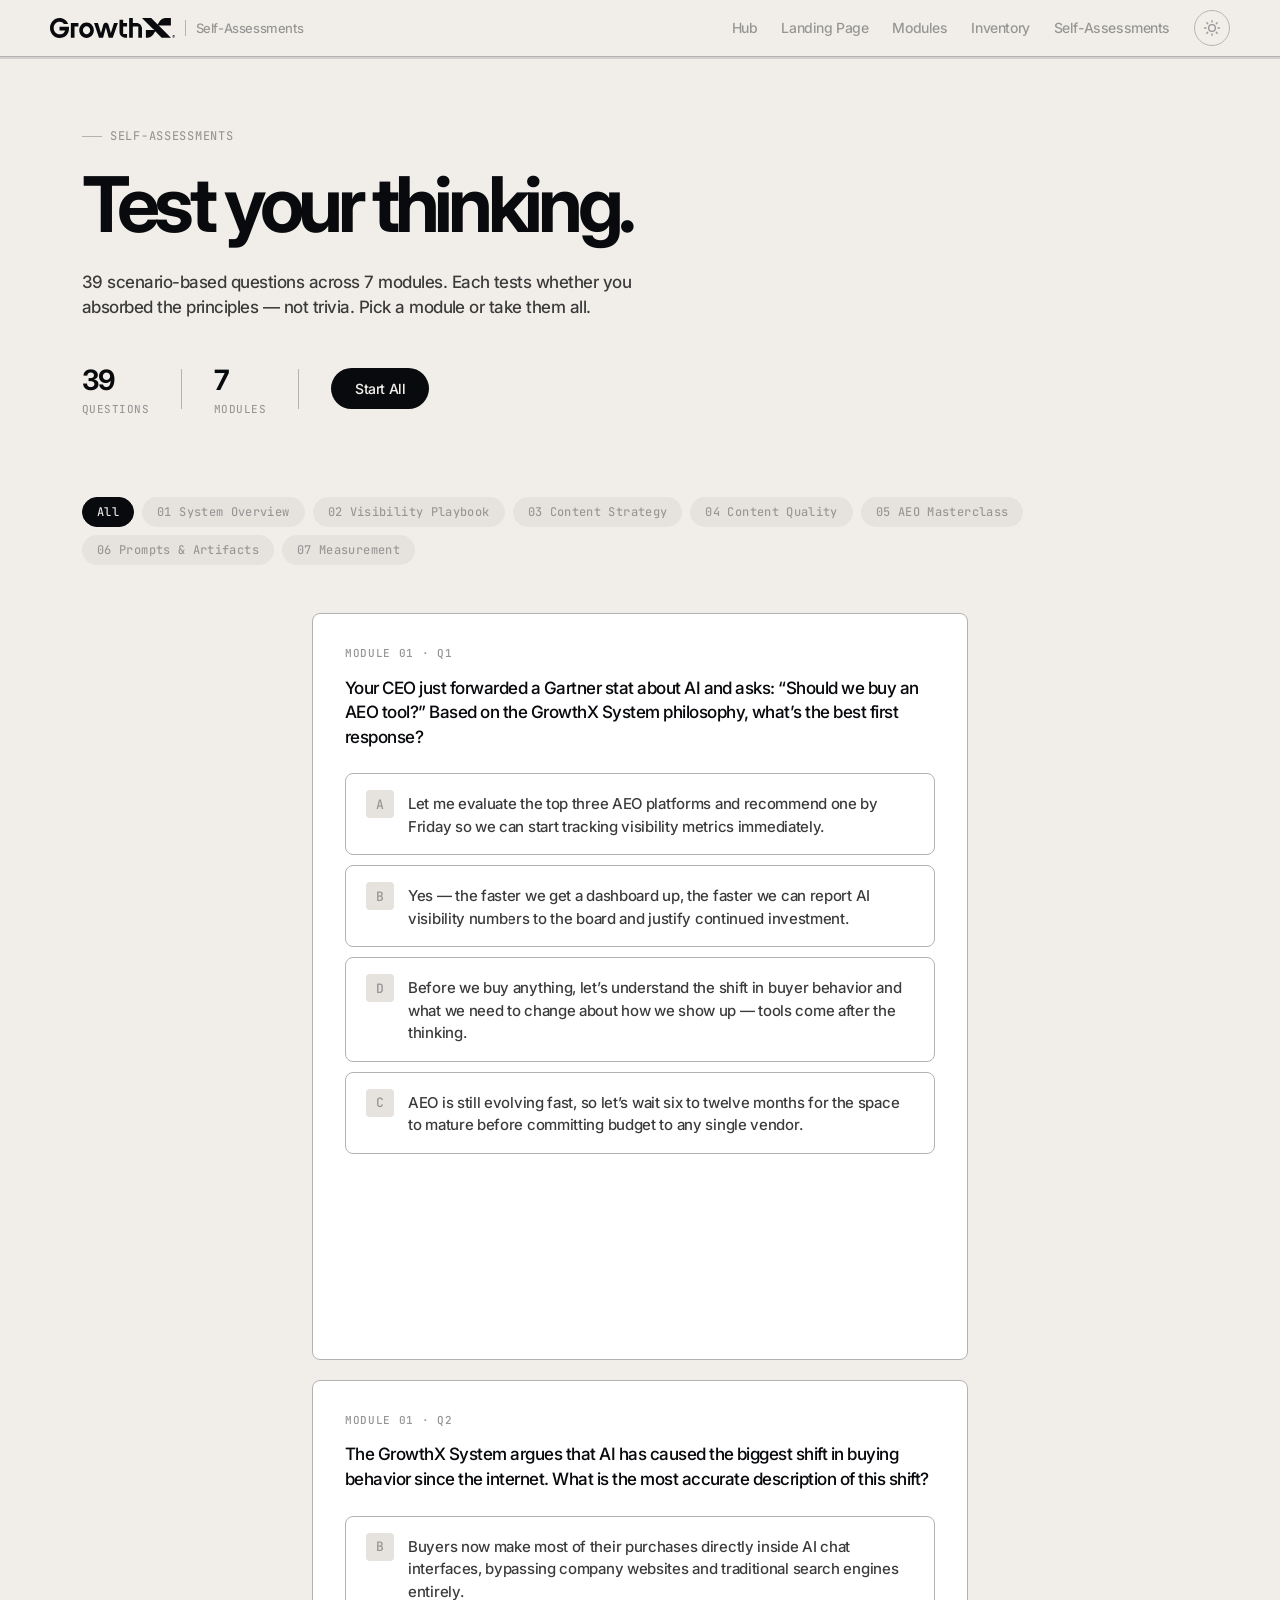
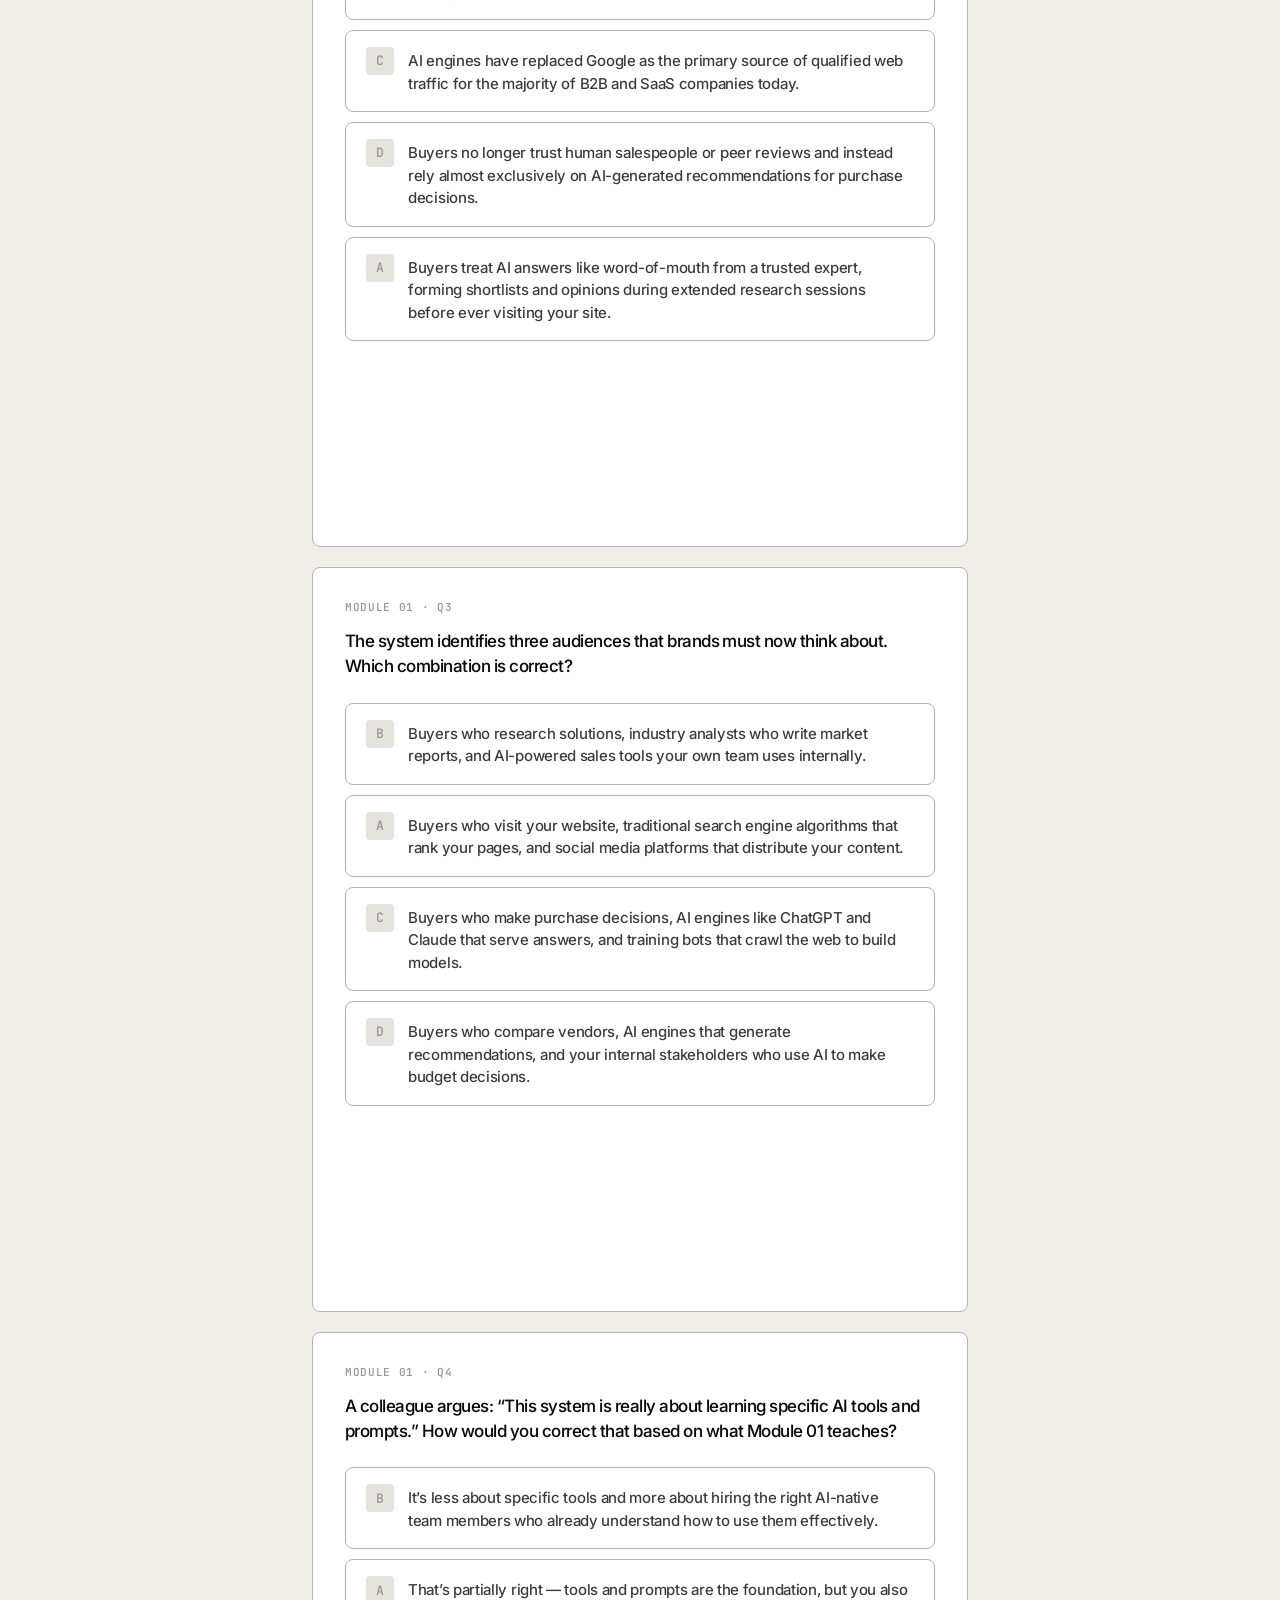
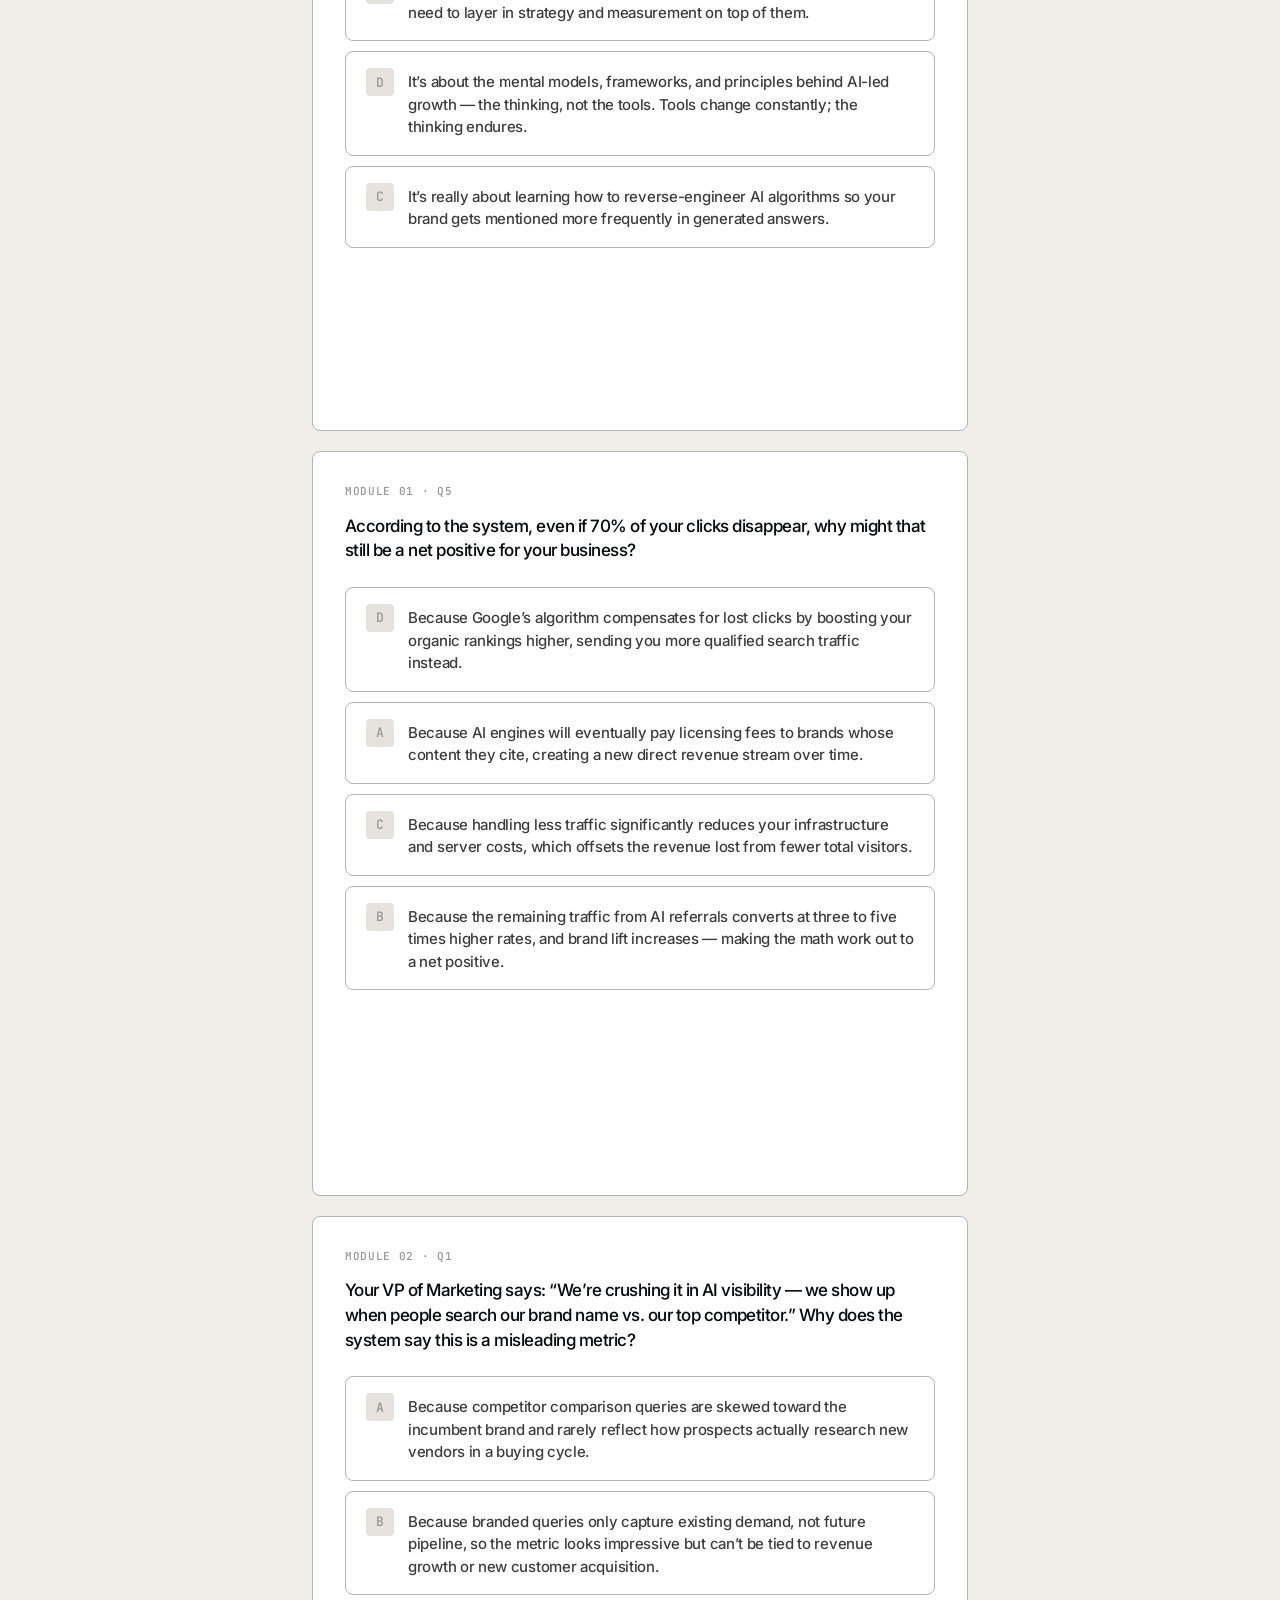
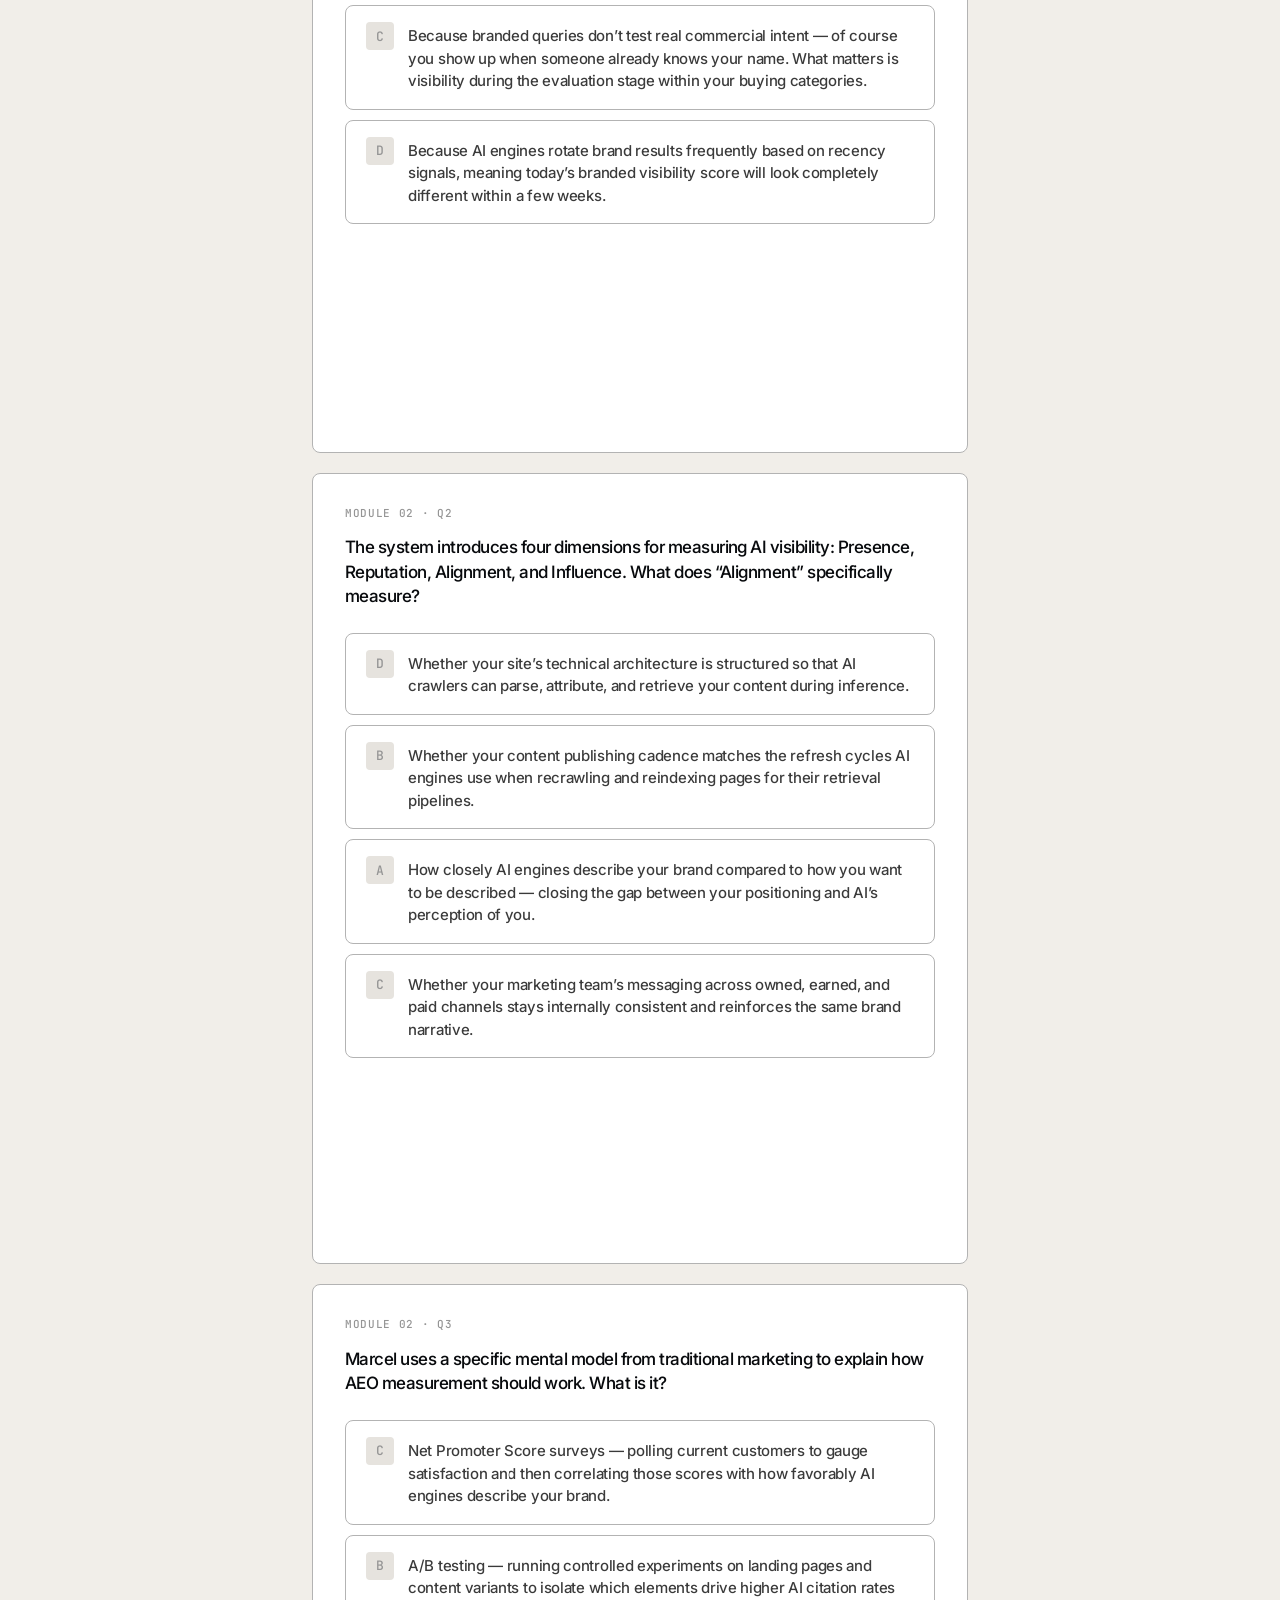
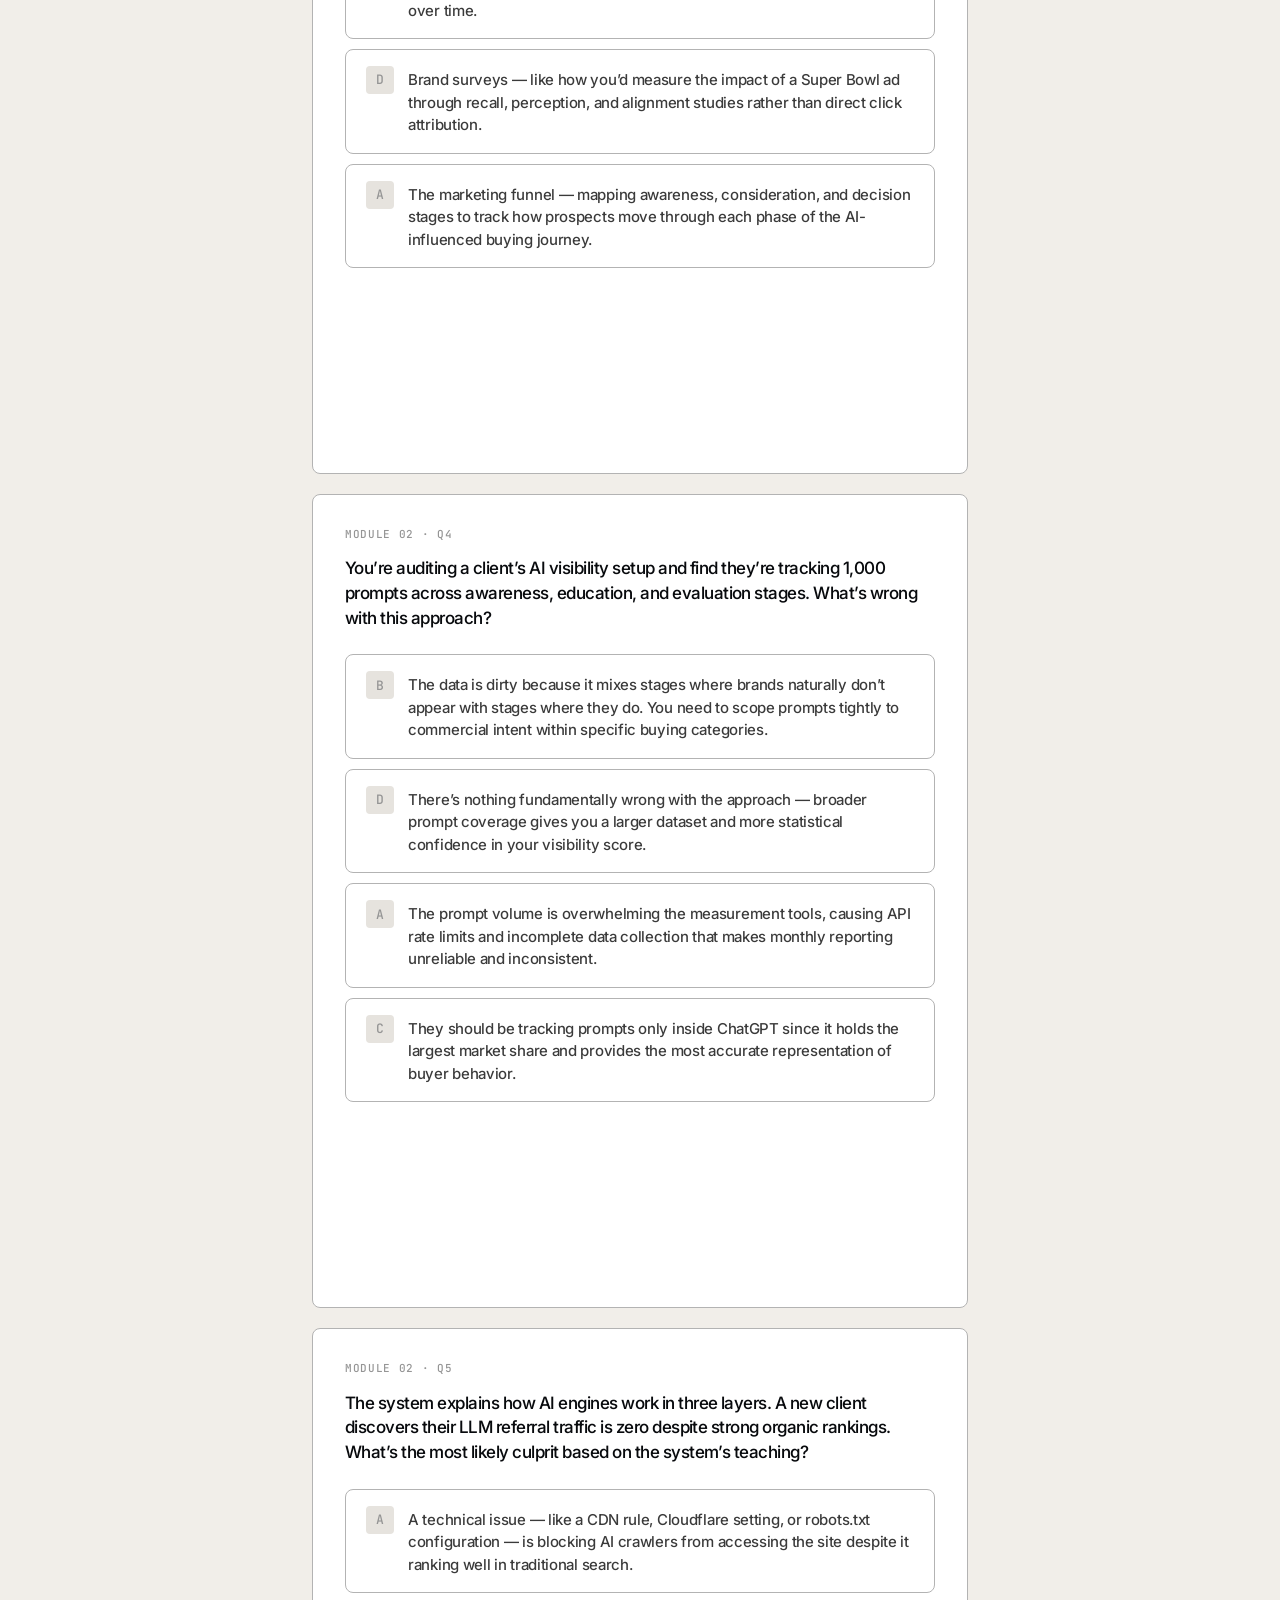
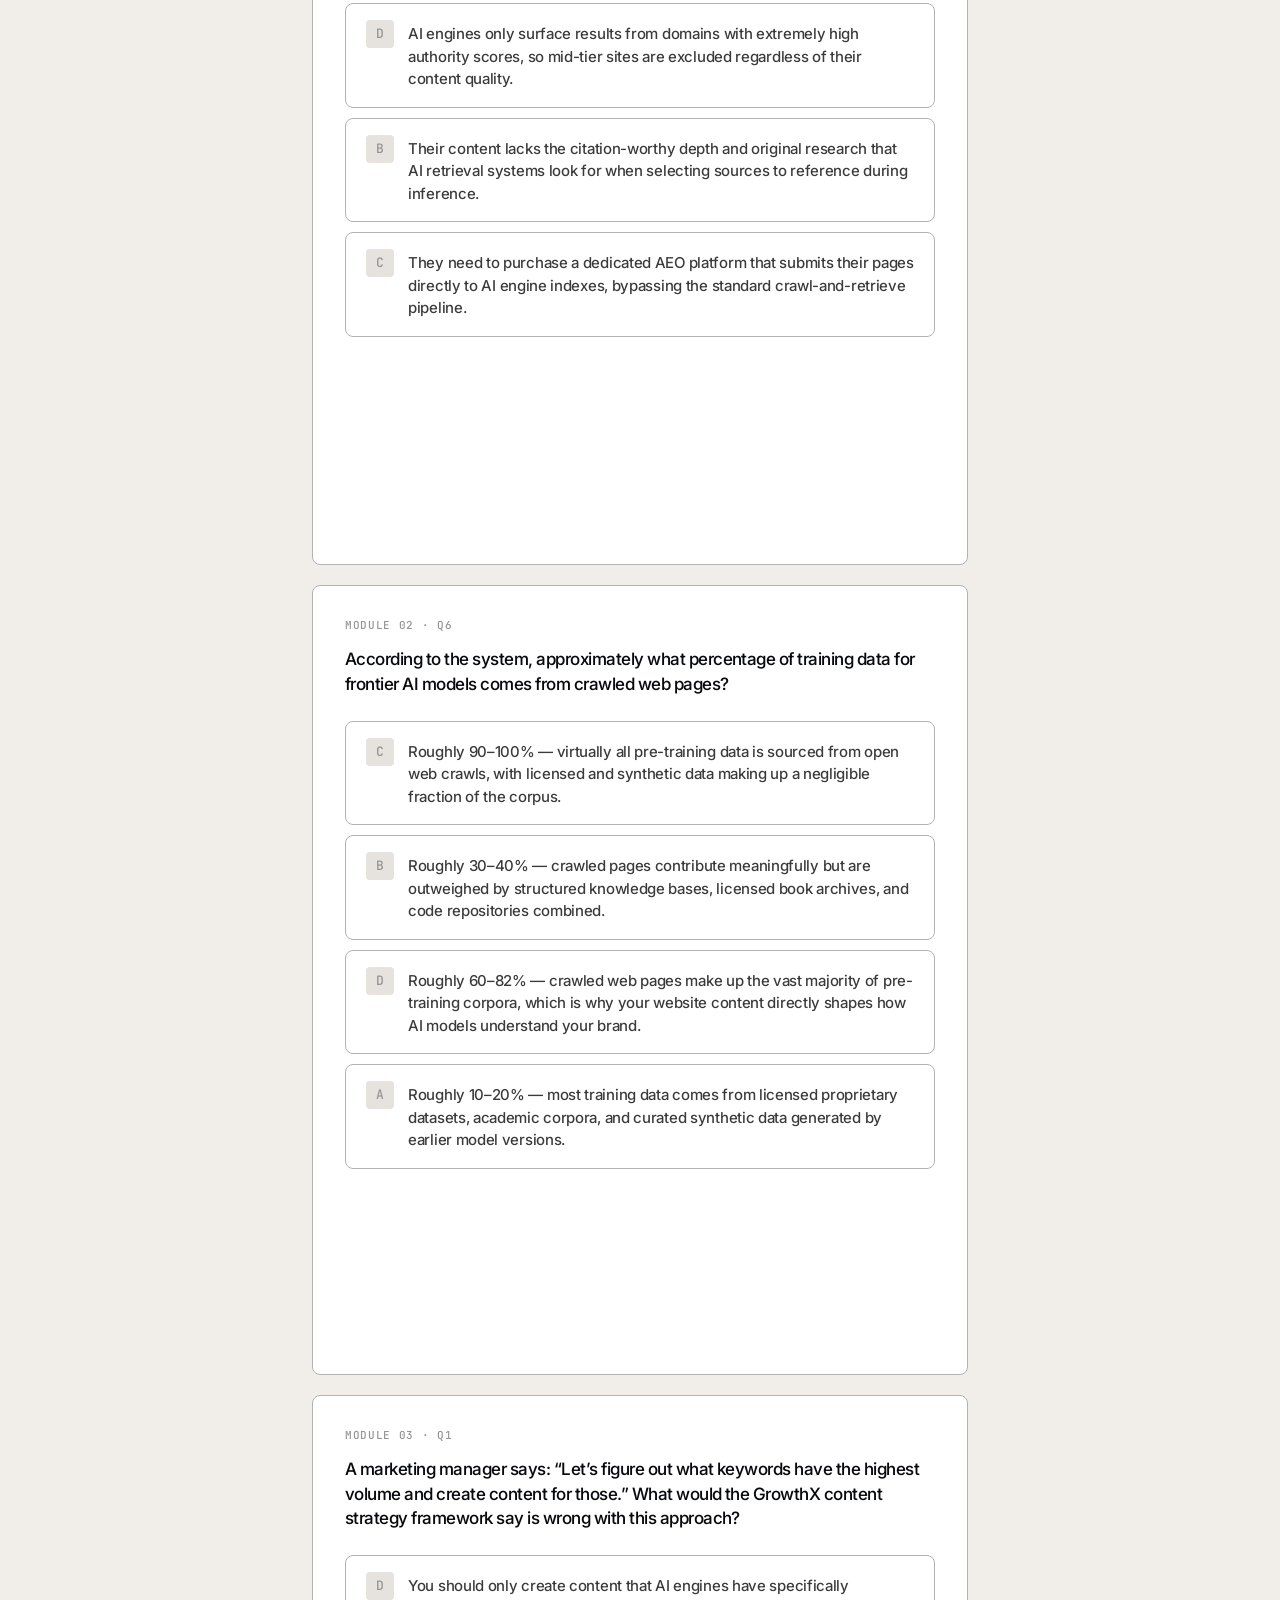
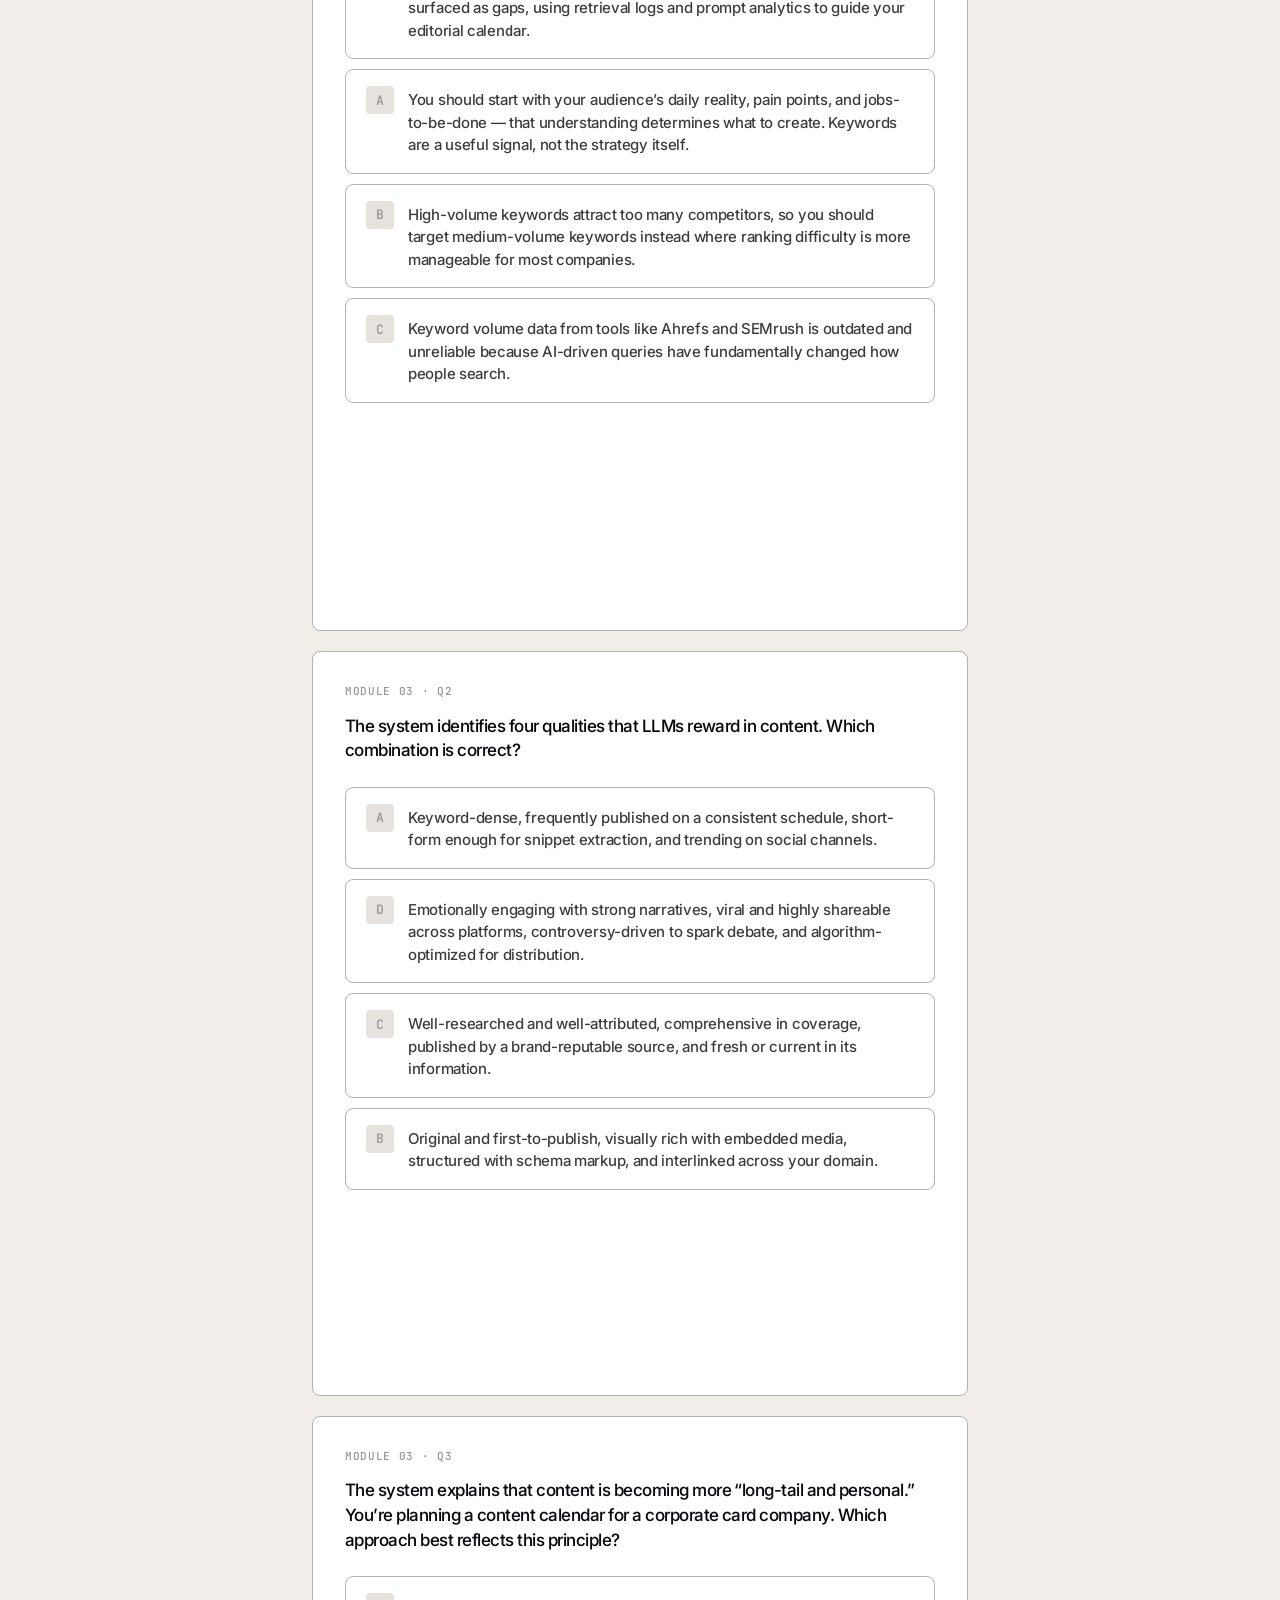
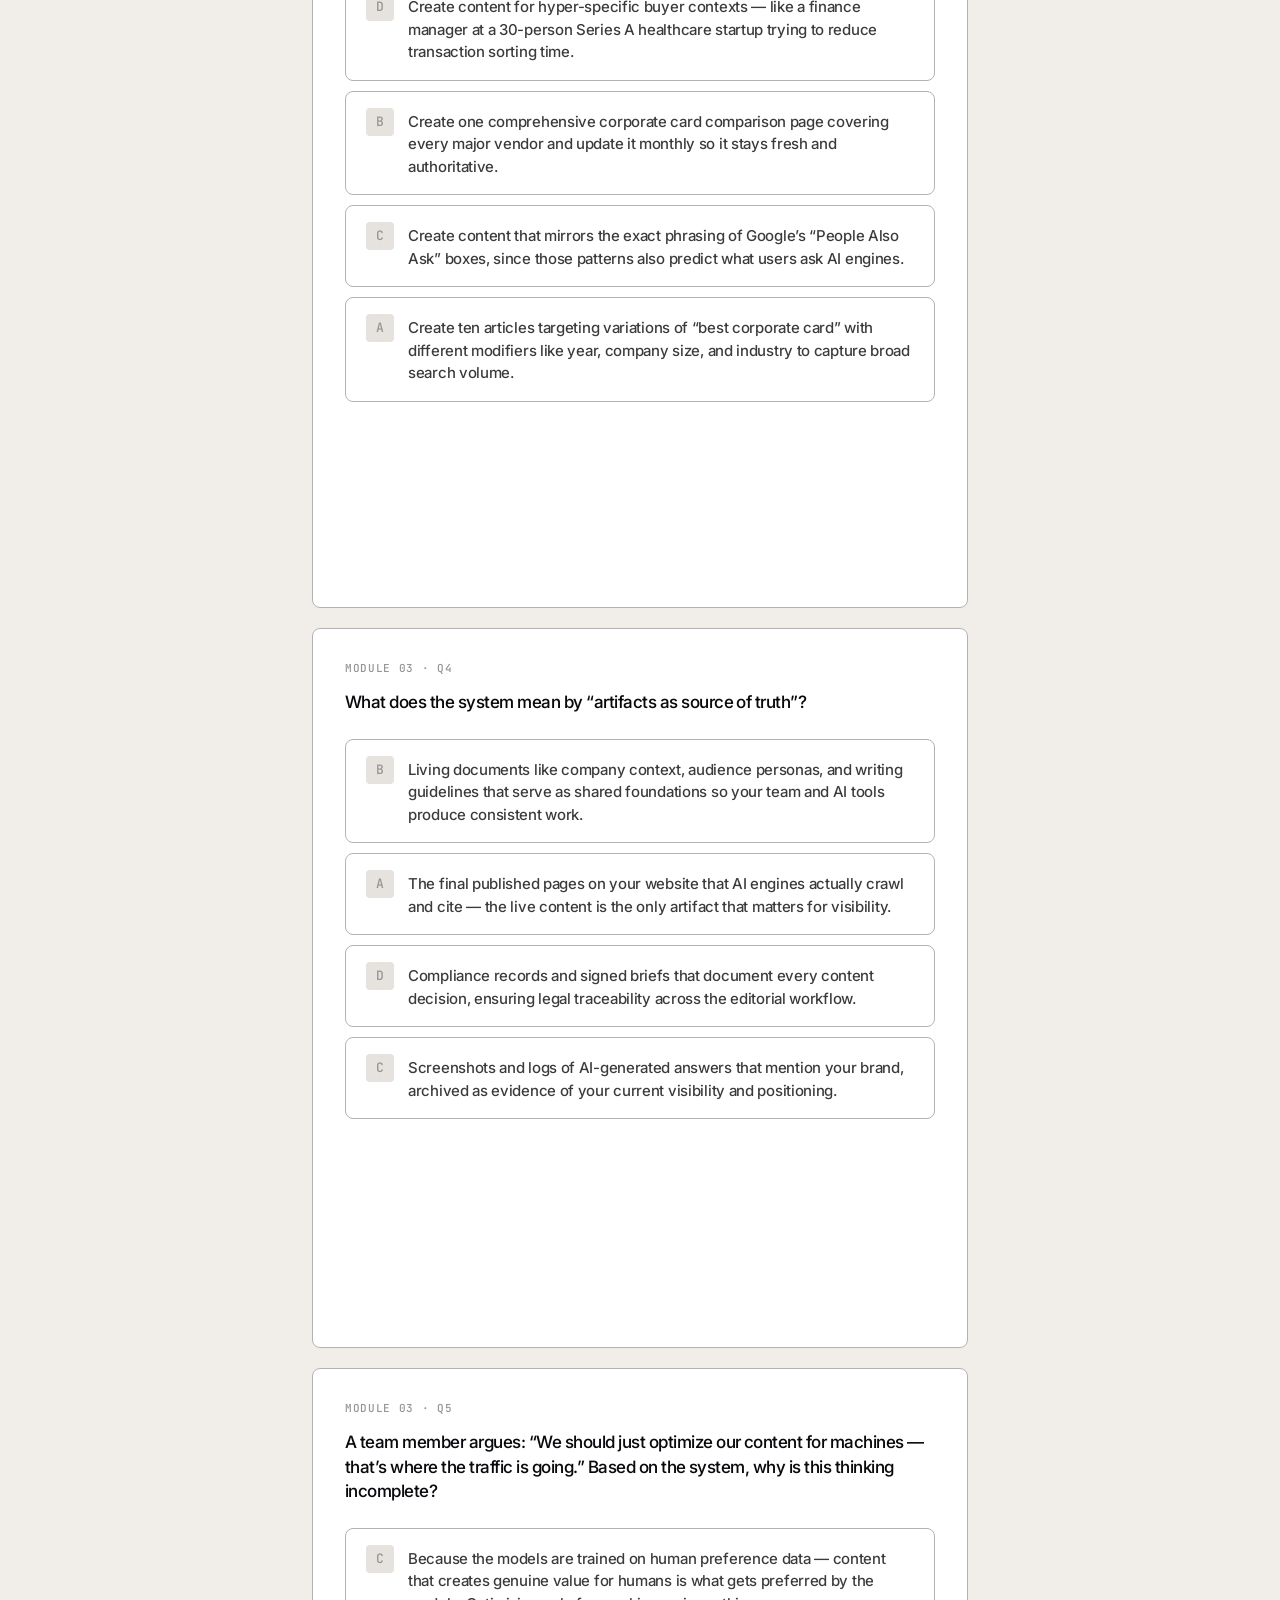
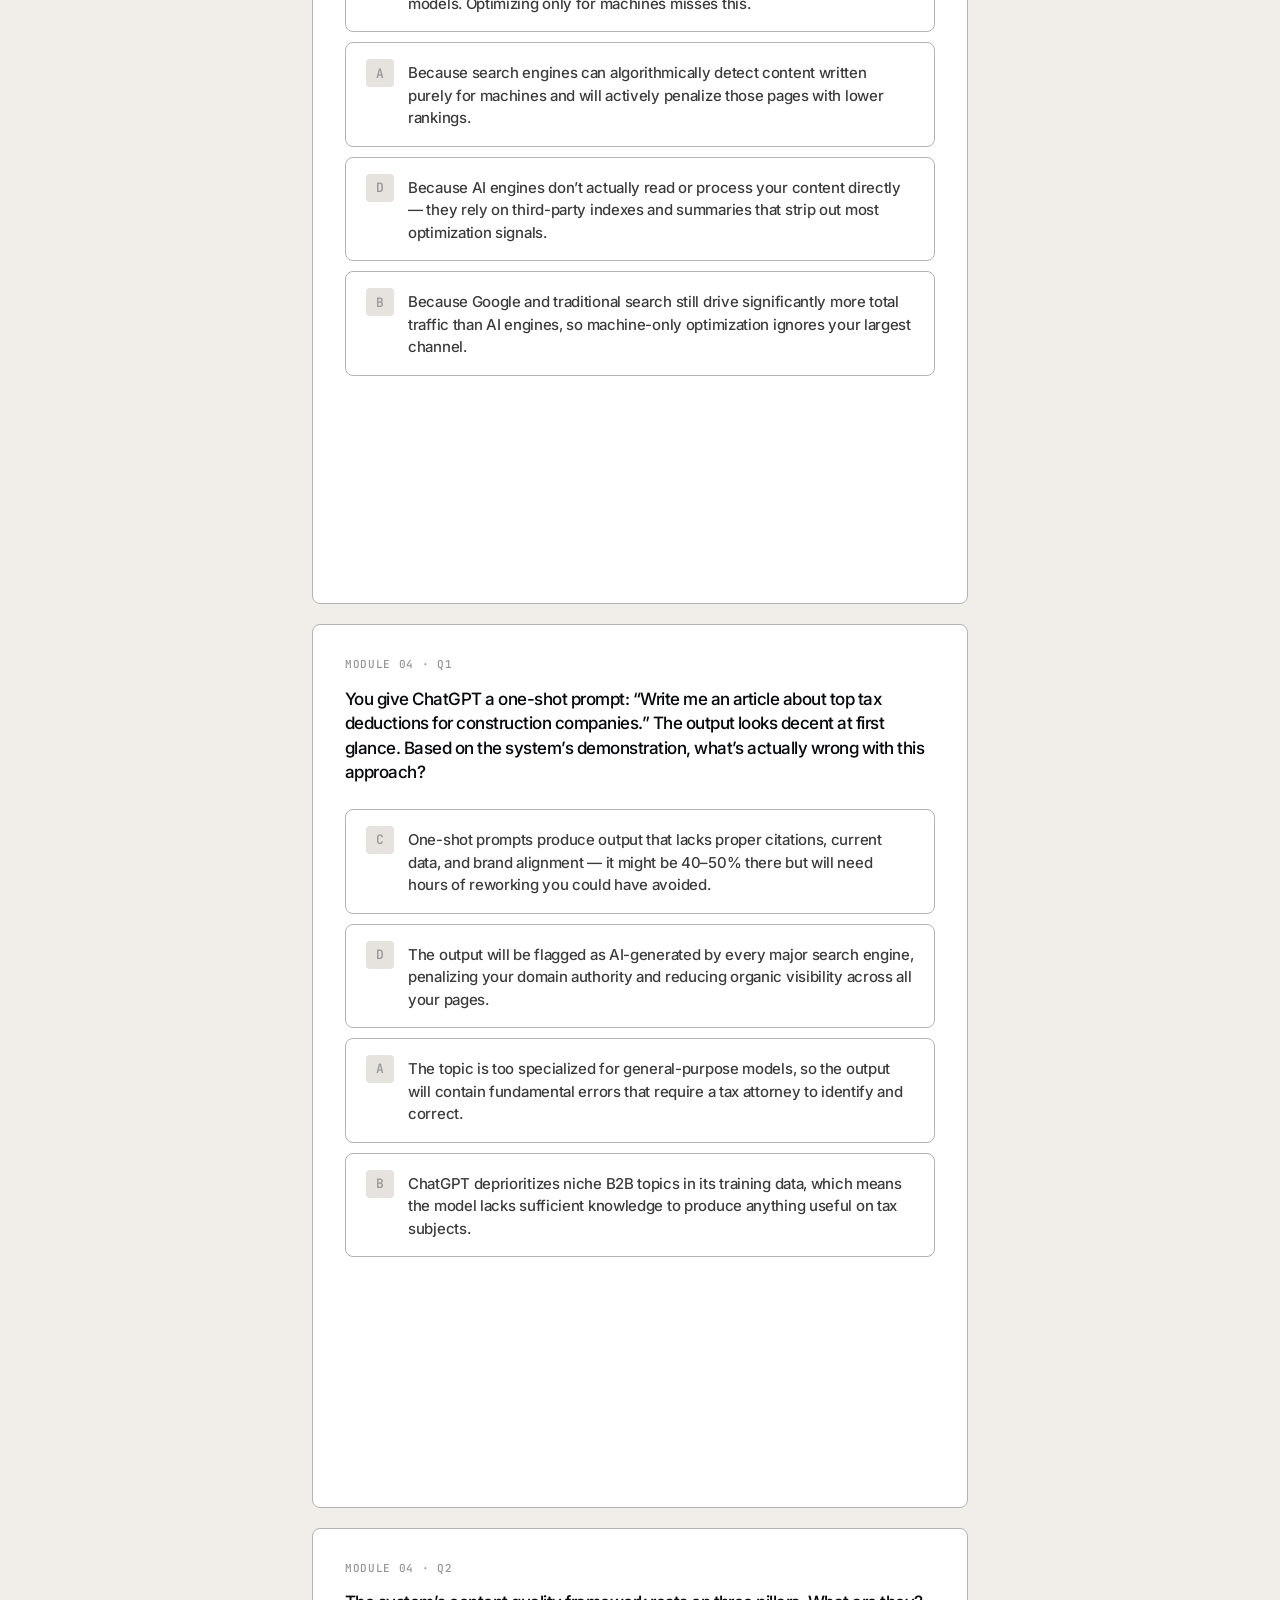
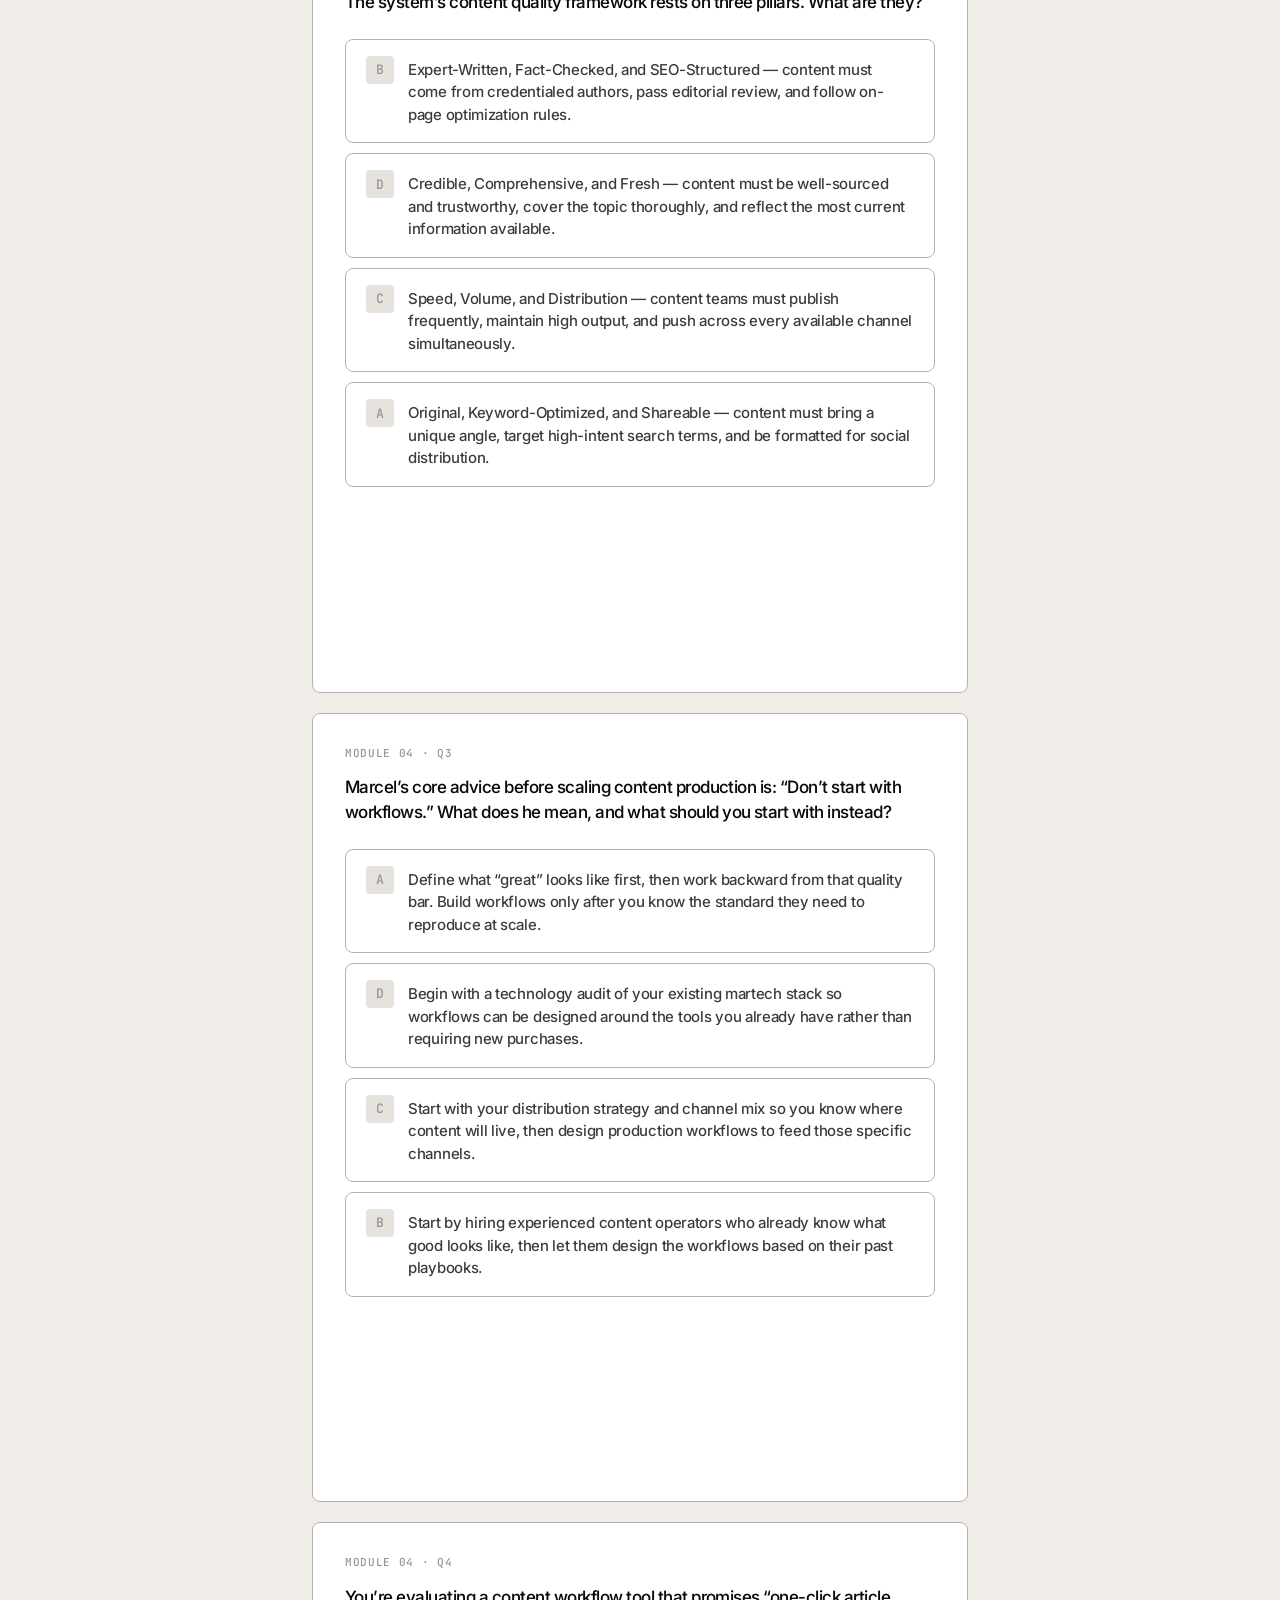
==== commit 6498c9b7: "assessments: add option shuffle and per-distractor feedback - Fisher-Yates shuffle randomizes option" ====
--- a/assessments/index.html
+++ b/assessments/index.html
@@ -32,15 +32,15 @@
 
 [data-theme="dark"] .progress-bar-fill,
 :root:not([data-theme]) .progress-bar-fill {
-  background: #c9a44a;
+  background: var(--accent-gold);
 }
 
 :root .progress-bar-fill {
-  background: #996f1a;
+  background: var(--accent-gold);
 }
 
 [data-theme="dark"] .progress-bar-fill {
-  background: #c9a44a;
+  background: var(--accent-gold);
 }
 
 .progress-bar-label {
@@ -281,6 +281,31 @@
   color: #fff;
 }
 
+.why-not {
+  margin-top: 10px;
+  padding: 10px 14px;
+  font-size: 13px;
+  font-weight: 480;
+  line-height: 1.5;
+  letter-spacing: -0.02em;
+  color: #c92a2a;
+  background: rgba(201, 42, 42, 0.05);
+  border-radius: var(--radius-sm);
+  opacity: 0;
+  transform: translateY(4px);
+  transition: opacity 0.3s, transform 0.3s;
+}
+
+[data-theme="dark"] .why-not {
+  color: #ffa8a8;
+  background: rgba(201, 42, 42, 0.08);
+}
+
+.why-not.visible {
+  opacity: 1;
+  transform: translateY(0);
+}
+
 /* ── Explanation ── */
 .explanation {
   margin-top: 20px;
@@ -447,6 +472,104 @@
   font-weight: 480;
   color: var(--text-muted);
 }
+
+/* ── Results CTA ── */
+.results-next {
+  margin-top: 36px;
+  padding-top: 32px;
+  border-top: 1px solid var(--border-subtle);
+}
+
+.results-next-heading {
+  font-size: 16px;
+  font-weight: 580;
+  letter-spacing: -0.03em;
+  color: var(--text-primary);
+  margin-bottom: 20px;
+}
+
+.results-next-grid {
+  display: grid;
+  grid-template-columns: repeat(auto-fit, minmax(200px, 1fr));
+  gap: 12px;
+  margin-bottom: 24px;
+}
+
+.results-next-option {
+  display: block;
+  text-decoration: none;
+  color: inherit;
+  background: var(--surface-raised);
+  border: 1px solid var(--border-subtle);
+  border-radius: var(--radius);
+  padding: 16px;
+  transition: border-color 0.2s, box-shadow 0.2s;
+}
+
+.results-next-option:hover {
+  border-color: var(--accent-gold);
+  box-shadow: var(--shadow-sm);
+}
+
+.results-next-option strong {
+  display: block;
+  font-size: 14px;
+  font-weight: 580;
+  letter-spacing: -0.03em;
+  margin-bottom: 4px;
+}
+
+.results-next-option span {
+  font-size: 13px;
+  font-weight: 480;
+  color: var(--text-muted);
+  letter-spacing: -0.02em;
+  line-height: 1.4;
+}
+
+.results-share-row {
+  display: flex;
+  align-items: center;
+  gap: 12px;
+  flex-wrap: wrap;
+}
+
+.results-share-btn {
+  display: inline-flex;
+  align-items: center;
+  gap: 6px;
+  font-family: var(--font-mono);
+  font-size: 12px;
+  font-weight: 500;
+  letter-spacing: 0.02em;
+  color: var(--accent-gold);
+  background: var(--accent-gold-soft);
+  border: 1px solid var(--accent-gold);
+  border-radius: var(--radius-pill);
+  padding: 8px 16px;
+  cursor: pointer;
+  transition: opacity 0.2s;
+}
+
+.results-share-btn:hover { opacity: 0.8; }
+
+.results-share-btn svg {
+  width: 14px;
+  height: 14px;
+  stroke: currentColor;
+  fill: none;
+  stroke-width: 2;
+}
+
+.results-share-copied {
+  font-size: 12px;
+  color: var(--accent-gold);
+  font-weight: 480;
+  opacity: 0;
+  transition: opacity 0.3s;
+}
+
+.results-share-copied.visible { opacity: 1; }
 
 /* ── Animations (reduced motion safe) ── */
 @media (prefers-reduced-motion: reduce) {
@@ -523,9 +646,27 @@
         <svg class="icon-sun" width="16" height="16" viewBox="0 0 24 24" fill="none" stroke="currentColor" stroke-width="2" stroke-linecap="round" stroke-linejoin="round"><circle cx="12" cy="12" r="5"/><path d="M12 1v2M12 21v2M4.22 4.22l1.42 1.42M18.36 18.36l1.42 1.42M1 12h2M21 12h2M4.22 19.78l1.42-1.42M18.36 5.64l1.42-1.42"/></svg>
         <svg class="icon-moon" width="16" height="16" viewBox="0 0 24 24" fill="none" stroke="currentColor" stroke-width="2" stroke-linecap="round" stroke-linejoin="round"><path d="M21 12.79A9 9 0 1 1 11.21 3 7 7 0 0 0 21 12.79z"/></svg>
       </button>
+      <button class="nav-hamburger" aria-label="Menu">
+        <svg class="icon-menu" viewBox="0 0 24 24"><line x1="3" y1="6" x2="21" y2="6"/><line x1="3" y1="12" x2="21" y2="12"/><line x1="3" y1="18" x2="21" y2="18"/></svg>
+        <svg class="icon-close" viewBox="0 0 24 24"><line x1="18" y1="6" x2="6" y2="18"/><line x1="6" y1="6" x2="18" y2="18"/></svg>
+      </button>
     </div>
   </div>
 </nav>
+
+<div class="nav-overlay" id="navOverlay"></div>
+<div class="nav-drawer" id="navDrawer">
+  <a href="../index.html">Hub</a>
+  <a href="../system/index.html">Landing Page</a>
+  <a href="../modules/index.html">Modules</a>
+  <a href="../inventory/index.html">Inventory</a>
+  <a href="../assessments/index.html" aria-current="page">Self-Assessments</a>
+  <button class="theme-toggle" aria-label="Toggle dark mode">
+    <svg class="icon-sun" width="16" height="16" viewBox="0 0 24 24" fill="none" stroke="currentColor" stroke-width="2" stroke-linecap="round" stroke-linejoin="round"><circle cx="12" cy="12" r="5"/><path d="M12 1v2M12 21v2M4.22 4.22l1.42 1.42M18.36 18.36l1.42 1.42M1 12h2M21 12h2M4.22 19.78l1.42-1.42M18.36 5.64l1.42-1.42"/></svg>
+    <svg class="icon-moon" width="16" height="16" viewBox="0 0 24 24" fill="none" stroke="currentColor" stroke-width="2" stroke-linecap="round" stroke-linejoin="round"><path d="M21 12.79A9 9 0 1 1 11.21 3 7 7 0 0 0 21 12.79z"/></svg>
+  </button>
+</div>
+
 
 <div class="progress-bar-wrap" role="progressbar" aria-valuenow="0" aria-valuemin="0" aria-valuemax="39">
   <div class="progress-bar-fill"></div>
@@ -575,51 +716,51 @@
 (function () {
   /* ── Question Data ── */
   var questions = [
-    {module:1,question:1,text:"Your CEO just forwarded a Gartner stat about AI and asks: \"Should we buy an AEO tool?\" Based on the GrowthX System philosophy, what\u2019s the best first response?",options:[{letter:"A",text:"Yes \u2014 the faster we get a dashboard, the faster we can report on AI visibility to the board."},{letter:"B",text:"Let me evaluate the top three AEO tools and recommend one by Friday."},{letter:"C",text:"Before we buy anything, let\u2019s understand the shift in buyer behavior and what we need to change about how we show up \u2014 tools come after the thinking."},{letter:"D",text:"AEO is mostly hype. Let\u2019s wait 12 months until the space matures."}],correct:"C",explanation:"The system teaches \u201Cworkflow before technology\u201D \u2014 understanding the buyer behavior shift and developing the right mental models comes before any tool purchase. Buying a tool without understanding the discipline it serves is one of the most common mistakes Marcel sees across 200+ CMO conversations."},
-    {module:1,question:2,text:"The GrowthX System argues that AI has caused the biggest shift in buying behavior since the internet. What is the most accurate description of this shift?",options:[{letter:"A",text:"Buyers now make purchases directly inside AI chat interfaces, bypassing websites entirely."},{letter:"B",text:"Buyers are using AI answers like word-of-mouth from a trusted expert, forming shortlists and opinions during 15\u201320 minute research sessions before ever visiting your site."},{letter:"C",text:"AI engines have replaced Google as the primary source of web traffic for most B2B companies."},{letter:"D",text:"Buyers no longer trust human salespeople and exclusively rely on AI for purchase decisions."}],correct:"B",explanation:"The system\u2019s core insight is that buyers treat AI recommendations like advice from an expert friend. Transactions still happen on websites (AI-direct purchases are under 1%), but the first \u201Csales call\u201D now happens inside an AI answer. This reframes the entire marketing challenge."},
-    {module:1,question:3,text:"The system identifies three audiences that brands must now think about. Which combination is correct?",options:[{letter:"A",text:"Buyers, search engines, and social media algorithms"},{letter:"B",text:"Buyers, AI engines (ChatGPT, Claude, etc.), and training bots that crawl the internet"},{letter:"C",text:"Buyers, industry analysts, and AI-powered sales tools"},{letter:"D",text:"Buyers, AI engines, and your internal stakeholders who use AI"}],correct:"B",explanation:"This three-audience model is foundational. Buyers still transact on websites, AI engines retrieve and serve answers from pages, and training bots crawl pages to build the models that power those engines. Your strategy must serve all three \u2014 and they each have different needs."},
-    {module:1,question:4,text:"A colleague argues: \u201CThis system is really about learning specific AI tools and prompts.\u201D How would you correct that based on what Module 01 teaches?",options:[{letter:"A",text:"Actually, it\u2019s about specific tools AND prompts \u2014 you need both."},{letter:"B",text:"It\u2019s about the mental models, frameworks, and principles behind AI-led growth \u2014 the thinking, not the tools. Tools change constantly; the thinking endures."},{letter:"C",text:"It\u2019s about learning how to game AI algorithms to get more mentions."},{letter:"D",text:"It\u2019s less about tools and more about hiring the right AI-native team members."}],correct:"B",explanation:"The system is explicitly framed as teaching thinking over tools. Marcel\u2019s approach comes from 15+ years of building organic growth engines across IBM, HashiCorp, ServiceTitan, and Scale AI \u2014 the playbook endures even as tools constantly evolve."},
-    {module:1,question:5,text:"According to the system, even if 70% of your clicks disappear, why might that still be a net positive for your business?",options:[{letter:"A",text:"Because AI tools will pay you for the content they cite."},{letter:"B",text:"Because the remaining traffic from AI referrals converts at 3\u20135x higher rates, and brand lift increases \u2014 making the math work out to a net positive."},{letter:"C",text:"Because you\u2019ll save money on server costs from handling less traffic."},{letter:"D",text:"Because Google will compensate you through higher ad revenue."}],correct:"B",explanation:"This is one of the system\u2019s most counterintuitive and important insights. The quality of traffic shifts dramatically \u2014 AI-referred visitors have higher intent, longer engagement, and significantly better conversion rates. The game changes, but the math can actually improve."},
-
-    {module:2,question:1,text:"Your VP of Marketing says: \u201CWe\u2019re crushing it in AI visibility \u2014 we show up when people search our brand name vs. our top competitor.\u201D Why does the system say this is a misleading metric?",options:[{letter:"A",text:"Because branded queries don\u2019t test real commercial intent \u2014 of course you show up when someone already knows your name. What matters is visibility during the evaluation stage within your buying categories."},{letter:"B",text:"Because competitor comparison queries are too easy to win."},{letter:"C",text:"Because branded queries only work in ChatGPT, not other engines."},{letter:"D",text:"Because AI engines don\u2019t actually show branded comparison results."}],correct:"A",explanation:"The system is emphatic about this: if you dump a mix of branded, awareness, and evaluation-stage queries into a tracking tool, your data is completely dirty. Meaningful measurement happens within evaluation-stage queries, within your specific buying categories \u2014 where buyers are forming shortlists and you haven\u2019t been asked for by name."},
-    {module:2,question:2,text:"The system introduces four dimensions for measuring AI visibility: Presence, Reputation, Alignment, and Influence. What does \u201CAlignment\u201D specifically measure?",options:[{letter:"A",text:"Whether your site\u2019s technical SEO is aligned with AI crawler requirements."},{letter:"B",text:"How closely AI engines describe your brand compared to how you want to be described \u2014 closing the gap between your positioning and AI\u2019s perception of you."},{letter:"C",text:"Whether your content strategy is aligned with your company\u2019s quarterly OKRs."},{letter:"D",text:"Whether all your marketing channels are sending consistent messaging."}],correct:"B",explanation:"Alignment is about the gap between three realities: how you think you should be perceived, how the market actually perceives you, and what AI \u201Cthinks\u201D is the truth. Closing that gap through strategic content is one of the most direct levers you have."},
-    {module:2,question:3,text:"Marcel uses a specific mental model from traditional marketing to explain how AEO measurement should work. What is it?",options:[{letter:"A",text:"The marketing funnel (awareness \u2192 consideration \u2192 decision)"},{letter:"B",text:"Brand surveys \u2014 like how you\u2019d measure the impact of a Super Bowl ad through recall, perception, and alignment studies"},{letter:"C",text:"Net Promoter Score (NPS) surveys sent to customers"},{letter:"D",text:"A/B testing landing page variations"}],correct:"B",explanation:"This analogy makes AEO measurement click. Just as you can\u2019t directly measure a billboard\u2019s ROI but can survey for recall and perception, AI visibility requires measuring whether AI \u201Crecalls\u201D your brand, positions you correctly, and describes you in aligned ways. It\u2019s a brand-survey mental model applied to a new channel."},
-    {module:2,question:4,text:"You\u2019re auditing a client\u2019s AI visibility setup and find they\u2019re tracking 1,000 prompts across awareness, education, and evaluation stages. What\u2019s wrong with this approach?",options:[{letter:"A",text:"1,000 prompts is too many \u2014 you should only track 50."},{letter:"B",text:"The data is dirty because it mixes stages where brands naturally don\u2019t appear (awareness/education) with stages where they do (evaluation). You need to scope prompts tightly to commercial intent within specific buying categories."},{letter:"C",text:"They should only track prompts in ChatGPT since it has the largest market share."},{letter:"D",text:"Nothing is wrong \u2014 more prompts means more data."}],correct:"B",explanation:"Marcel is adamant about this: if you ask \u201CWhat is AI?\u201D \u2014 engines won\u2019t recommend tools. Mixing those results with commercial-intent queries (where brands do appear) poisons your entire dataset. Discipline in scoping what you measure is the difference between signal and noise."},
-    {module:2,question:5,text:"The system explains how AI engines work in three layers. A new client discovers their LLM referral traffic is zero despite strong organic rankings. What\u2019s the most likely culprit based on the system\u2019s teaching?",options:[{letter:"A",text:"Their content isn\u2019t good enough to be cited."},{letter:"B",text:"They need to buy a better AEO tool."},{letter:"C",text:"A technical issue \u2014 like a CDN rule, Cloudflare setting, or robots.txt configuration \u2014 is blocking AI crawlers from accessing their site."},{letter:"D",text:"AI engines only cite pages from the top 100 domains globally."}],correct:"C",explanation:"Marcel shares that this is shockingly common \u2014 over 50% of companies they audit have fundamental crawlability or indexing issues. A company can rank beautifully in Google but be completely invisible to AI engines because a Cloudflare rule or CDN configuration is blocking the crawlers that feed retrieval and training pipelines."},
-    {module:2,question:6,text:"According to the system, approximately what percentage of training data for frontier AI models comes from crawled web pages?",options:[{letter:"A",text:"10\u201320%"},{letter:"B",text:"30\u201340%"},{letter:"C",text:"60\u201382%"},{letter:"D",text:"95\u2013100%"}],correct:"C",explanation:"This stat grounds the entire system. If 60\u201382% of pre-training data is crawled pages, and 100% of real-time retrieval comes from pages, then your website and its content are the atomic unit of AI visibility. This is why the system puts website pages at the center of everything."},
-
-    {module:3,question:1,text:"A marketing manager says: \u201CLet\u2019s figure out what keywords have the highest volume and create content for those.\u201D What would the GrowthX content strategy framework say is wrong with this approach?",options:[{letter:"A",text:"Keyword volume data is always inaccurate."},{letter:"B",text:"You should start with your audience, not keywords. Understanding your audience\u2019s daily reality, pain points, and jobs-to-be-done determines what content to create \u2014 keywords are a signal, not the strategy."},{letter:"C",text:"You should only create content that AI engines specifically request."},{letter:"D",text:"High-volume keywords are too competitive for most companies."}],correct:"B",explanation:"The system is built on an audience-first philosophy. Marcel repeatedly emphasizes: \u201CEverything we believe in is having this audience-first mindset to your content strategy.\u201D Keywords can inform tactics, but strategy starts with deeply understanding who you serve, what their journey looks like, and what would genuinely help them."},
-    {module:3,question:2,text:"The system identifies four qualities that LLMs reward in content. Which combination is correct?",options:[{letter:"A",text:"Keyword-dense, frequently published, short-form, and trending"},{letter:"B",text:"Well-researched and well-attributed, comprehensive, brand-reputable, and fresh/current"},{letter:"C",text:"AI-optimized, schema-marked-up, interlinked, and gated"},{letter:"D",text:"Viral, emotionally engaging, controversy-driven, and algorithm-friendly"}],correct:"B",explanation:"These four factors \u2014 research/attribution, comprehensiveness, reputation, and freshness \u2014 are the consistent signals Marcel\u2019s team sees across publishing millions of words for 70+ customers. They\u2019re not arbitrary SEO tactics; they\u2019re what engines recognize as genuinely valuable content worth citing."},
-    {module:3,question:3,text:"The system explains that content is becoming more \u201Clong-tail and personal.\u201D You\u2019re planning a content calendar for a corporate card company. Which approach best reflects this principle?",options:[{letter:"A",text:"Create 10 articles targeting \u201Cbest corporate card\u201D variations."},{letter:"B",text:"Create content addressing highly specific contexts: \u201CI\u2019m a finance manager at a 30-person Series A company in healthcare trying to reduce time spent sorting transactions\u201D \u2014 the kind of detailed, contextual query buyers now type into AI."},{letter:"C",text:"Create one comprehensive corporate card comparison page and update it monthly."},{letter:"D",text:"Create content that matches the exact phrasing of Google\u2019s \u201CPeople Also Ask\u201D results."}],correct:"B",explanation:"AI enables buyers to ask questions with full context \u2014 company size, industry, role, specific pain point. Nobody typed queries like this into Google, but they absolutely type them into ChatGPT. The system teaches you to map the long-tail surface area your audience explores and create content that matches those specific contexts."},
-    {module:3,question:4,text:"What does the system mean by \u201Cartifacts as source of truth\u201D?",options:[{letter:"A",text:"Physical documents that are signed and archived for compliance."},{letter:"B",text:"Living documents \u2014 like company context, audience personas, and writing guidelines \u2014 that serve as a shared foundation so both your team and AI tools operate from the same understanding of your brand, audience, and standards."},{letter:"C",text:"The final published content pieces on your website."},{letter:"D",text:"Screenshots of AI answers that mention your brand."}],correct:"B",explanation:"Marcel uses the analogy of a brilliant intern who is \u201Cinsanely overconfident but willing to work hard.\u201D You wouldn\u2019t give that intern one sentence of context \u2014 you\u2019d give them the big picture. Artifacts are that big picture, kept as living documents that any team member or AI tool can reference to produce consistent, high-quality work."},
-    {module:3,question:5,text:"A team member argues: \u201CWe should just optimize our content for machines \u2014 that\u2019s where the traffic is going.\u201D Based on the system, why is this thinking incomplete?",options:[{letter:"A",text:"Because machines don\u2019t read content."},{letter:"B",text:"Because these models are trained on human preference data too. Content that creates genuine value for humans is what ultimately gets preferred by the models \u2014 optimizing only for machines misses why the models value what they value."},{letter:"C",text:"Because Google still drives more traffic than AI."},{letter:"D",text:"Because machines can detect content written for machines and penalize it."}],correct:"B",explanation:"Marcel makes this point explicitly: \u201CI know a lot of people are saying just optimize for LLMs, optimize for machines, but you have to remember these models are trained on human preference data too.\u201D Content that genuinely helps humans \u2192 gets preferred by humans \u2192 signals to models that this content is high quality \u2192 gets cited more. The incentives actually align."},
-
-    {module:4,question:1,text:"You give ChatGPT a one-shot prompt: \u201CWrite me an article about top tax deductions for construction companies.\u201D The output looks decent at first glance. Based on the system\u2019s demonstration, what\u2019s actually wrong with this approach?",options:[{letter:"A",text:"ChatGPT can\u2019t write about tax topics."},{letter:"B",text:"One-shot prompts produce output that lacks relevance, proper citations, current data, and brand alignment \u2014 it might be 40\u201350% there but will require hours of manual reworking, and often you\u2019d be better starting from scratch."},{letter:"C",text:"The topic is too niche for AI to handle."},{letter:"D",text:"You should have used Claude instead of ChatGPT."}],correct:"B",explanation:"Marcel demos this exact scenario live. The one-shot output \u201Cdoesn\u2019t look bad at face value\u201D but lacks citations, uses outdated data (2024 instead of 2025), isn\u2019t well-researched, and doesn\u2019t match the audience. Most people then spend hours wrestling with it. The system shows that the same prompt plus good context and research produces dramatically better output \u2014 proving context beats prompt engineering."},
-    {module:4,question:2,text:"The system\u2019s content quality framework rests on three pillars. What are they?",options:[{letter:"A",text:"Speed, Volume, and Distribution"},{letter:"B",text:"Credible, Comprehensive, and Fresh"},{letter:"C",text:"Original, Keyword-Optimized, and Shareable"},{letter:"D",text:"Expert-Written, Fact-Checked, and SEO-Structured"}],correct:"B",explanation:"\u201CCredible, comprehensive, and fresh\u201D is the quality bar the entire system works backward from. Every process \u2014 research sprints, artifact creation, expert review, freshness updates \u2014 serves one or more of these three pillars. If content doesn\u2019t hit all three, it won\u2019t build trust with your audience or earn citations from AI engines."},
-    {module:4,question:3,text:"Marcel\u2019s core advice before scaling content production is: \u201CDon\u2019t start with workflows.\u201D What does he mean, and what should you start with instead?",options:[{letter:"A",text:"Don\u2019t use automation tools at all \u2014 everything should be manual."},{letter:"B",text:"First, set the right context and define what \u201Cgreat\u201D looks like. Work backward from great quality, then build workflows to reproduce that standard at scale \u2014 not the reverse."},{letter:"C",text:"Start with hiring a large content team before building any processes."},{letter:"D",text:"Start with distribution strategy, then create content to fill those channels."}],correct:"B",explanation:"Marcel says: \u201CFigure out what great looks like\u2026 then you can layer in technology on top of that.\u201D He\u2019s seen companies produce 1,500 AI-generated garbage pages with zero results because they scaled workflows before defining quality. The system\u2019s sequence is: define great \u2192 build context \u2192 create manually \u2192 then systematize."},
-    {module:4,question:4,text:"You\u2019re evaluating a content workflow tool that promises \u201Cone-click article generation.\u201D A colleague is excited about the productivity gains. Based on the system\u2019s philosophy, what\u2019s the strongest counterargument?",options:[{letter:"A",text:"These tools are always scams."},{letter:"B",text:"If one-click generation is easy for you, a thousand competitors are pressing that button too. The bar for being cited and building trust requires research depth, expert judgment, and brand-specific context that one-shot tools cannot provide."},{letter:"C",text:"You should build your own tool instead of buying one."},{letter:"D",text:"One-click tools only work for B2C, not B2B content."}],correct:"B",explanation:"Jason makes this exact point: \u201CIf it takes you one button click, somebody\u2019s pressing that button a thousand times.\u201D The system\u2019s position is that the competitive advantage comes from the depth of your context, the quality of your research, and the human judgment in the loop \u2014 not from the speed of generation."},
-    {module:4,question:5,text:"The system distinguishes between \u201Ccontext engineering\u201D and \u201Cprompt engineering.\u201D A team member has spent two weeks perfecting their article-writing prompt. Based on the system, what would produce better results?",options:[{letter:"A",text:"Spending another two weeks on the prompt until it\u2019s perfect."},{letter:"B",text:"Spending that time building high-quality context artifacts \u2014 company profile, audience persona, writing guidelines, and topic-specific research \u2014 then using even a simple prompt. The quality of the context you provide matters far more than the cleverness of the prompt."},{letter:"C",text:"Switching to a different AI model with better writing capabilities."},{letter:"D",text:"Hiring a prompt engineering consultant."}],correct:"B",explanation:"Marcel demonstrates this live: a simple \u201Cwrite me an article\u201D prompt plus rich context (company overview, writing guidelines, research, audience persona) dramatically outperforms an elaborate prompt with no context. The system\u2019s principle is that context beats prompt engineering \u2014 always invest in the inputs, not the instructions."},
-    {module:4,question:6,text:"What does \u201Cexpert-in-the-loop\u201D mean in the GrowthX system, and why does it matter?",options:[{letter:"A",text:"Having a subject matter expert write every article from scratch."},{letter:"B",text:"Having domain experts and editors raise the bar at key stages \u2014 setting context, shaping strategy, reviewing outputs, and making judgment calls about quality and alignment that AI alone cannot make."},{letter:"C",text:"Using expert-system AI software instead of general-purpose LLMs."},{letter:"D",text:"Hiring consultants to audit your content quarterly."}],correct:"B",explanation:"The system\u2019s position is that the role of the expert evolves \u2014 not disappears. Experts set context, shape research directions, review outputs, and make judgment calls. Marcel calls them \u201Coutput bar-raisers.\u201D Removing experts entirely leads to the 1,500-page garbage scenario; keeping them at the right leverage points is how quality scales."},
-
-    {module:5,question:1,text:"A new marketing hire says: \u201CI just need to buy the right AEO tool and we\u2019ll be set.\u201D Based on the AEO Masterclass, why is this thinking fundamentally flawed?",options:[{letter:"A",text:"AEO tools are too expensive for most companies."},{letter:"B",text:"AEO is a discipline, not a tool. Just as you don\u2019t fix brand perception by buying a better survey tool, you don\u2019t fix AI visibility by buying a better dashboard \u2014 you fix it by creating better content on the domain you control."},{letter:"C",text:"AEO tools don\u2019t actually work with most AI engines."},{letter:"D",text:"You need at least three AEO tools to get reliable data."}],correct:"B",explanation:"Marcel says this is his \u201Cbiggest pet peeve\u201D in the space: \u201CYou don\u2019t fix AI visibility by buying a better dashboard. You fix it by creating better content on the domain you control.\u201D AEO as a discipline means understanding how engines work, managing your sphere of influence, and systematically becoming the best answer."},
-    {module:5,question:2,text:"The system frames your brand\u2019s relationship with AI answers as: \u201CYour first sales call now happens inside an AI answer.\u201D What is the practical implication of this framing?",options:[{letter:"A",text:"You should put your sales pitch directly into your website content."},{letter:"B",text:"If someone spends 15\u201320 minutes researching in an AI engine \u2014 getting personalized recommendations, comparing options, reading about your strengths \u2014 that\u2019s functionally a sales conversation. If you\u2019re not in the answer, not well-positioned, or described negatively, you\u2019ve lost a deal you never knew existed."},{letter:"C",text:"You should train your sales team to use AI tools during calls."},{letter:"D",text:"AI will eventually replace your sales team entirely."}],correct:"B",explanation:"This reframing changes how teams prioritize AI visibility. It\u2019s not a marketing vanity metric \u2014 it\u2019s pipeline. Buyers treat AI recommendations like expert word-of-mouth. Being absent or misrepresented in those 15\u201320 minute research sessions means losing deals at a stage you can\u2019t even see in your CRM."},
-    {module:5,question:3,text:"The AEO maturity model has four dimensions. A company has great content but poor technical infrastructure \u2014 crawlers are blocked, sitemaps are broken, and pages load slowly. Which dimension are they failing in?",options:[{letter:"A",text:"Content maturity"},{letter:"B",text:"Technical maturity"},{letter:"C",text:"Authority maturity"},{letter:"D",text:"Measurement maturity"}],correct:"B",explanation:"The four-dimension maturity model (content, technical, authority, measurement) helps diagnose where you\u2019re falling short. Marcel finds that over 50% of companies have fundamental technical issues \u2014 broken sitemaps, blocked crawlers, CDN rules preventing access. You can have the best content in the world, but if AI crawlers can\u2019t access it, you\u2019re invisible."},
-    {module:5,question:4,text:"During an ICP deep-dive for a project management tool, you create a persona for \u201Coperations managers at mid-size construction companies.\u201D The system teaches you to go beyond demographics. What additional dimensions should your persona include?",options:[{letter:"A",text:"Only their job title, company size, and technology stack."},{letter:"B",text:"Their daily reality, career trajectory, specific jobs-to-be-done, work products they deliver, fears and motivations, trust builders and trust killers, and the triggers that cause them to start evaluating solutions."},{letter:"C",text:"Their social media profiles and content consumption habits."},{letter:"D",text:"Their budget authority and procurement process only."}],correct:"B",explanation:"The system\u2019s persona depth goes far beyond typical marketing personas. Marcel maps daily reality, career trajectory, deliverables, fears/motivations, and buying triggers because this level of understanding drives content that genuinely resonates. When AI engines retrieve your content, the contextual depth is what makes it the best answer for specific, long-tail queries about real problems."},
-    {module:5,question:5,text:"The system\u2019s \u201Csphere of influence\u201D model has concentric tiers. Your website sits at the center. What\u2019s the strategic logic for starting there instead of, say, Reddit or industry publications?",options:[{letter:"A",text:"Because Google ranks your own website higher than third-party sites."},{letter:"B",text:"Because your website is what you fully control \u2014 you can change it in days, it influences all three layers (training, retrieval, user preference), it\u2019s where transactions happen, it compounds over time, and it\u2019s the best place to measure everything. Work outward from what you control."},{letter:"C",text:"Because AI engines only cite pages from company websites, not third-party sources."},{letter:"D",text:"Because third-party sites charge for placement."}],correct:"B",explanation:"The concentric-circle model goes: control (your site) \u2192 influence (LinkedIn, YouTube, GitHub, review sites) \u2192 earn (analyst reports, press, word of mouth). Starting at the center isn\u2019t about ignoring the outer rings \u2014 it\u2019s about building from the domain you fully control, because everything in the outer rings eventually links back to and validates what\u2019s on your site."},
-
-    {module:6,question:1,text:"A team member copies a prompt template from a popular LinkedIn post and uses it as-is for all their content creation. Based on the system\u2019s teaching about prompts, what\u2019s the problem?",options:[{letter:"A",text:"LinkedIn prompts are always low quality."},{letter:"B",text:"Prompts are starting points, not endpoints. The real leverage comes from the context you feed alongside the prompt \u2014 your company artifacts, audience personas, research, and writing guidelines. A mediocre prompt with great context outperforms a clever prompt with no context."},{letter:"C",text:"You should only use prompts from official GrowthX resources."},{letter:"D",text:"Prompt templates become outdated within a week."}],correct:"B",explanation:"Marcel explicitly demonstrates that the prompt itself matters far less than people think. His live demo shows a simple \u201Cwrite me an article\u201D prompt producing dramatically different results based solely on whether context artifacts were included. The system\u2019s principle: stop optimizing prompts; start investing in context."},
-    {module:6,question:2,text:"The system identifies three foundational artifacts that make the biggest impact on content quality. What are they?",options:[{letter:"A",text:"Keyword research document, SEO audit, and competitor analysis"},{letter:"B",text:"Company context, audience personas, and writing guidelines"},{letter:"C",text:"Editorial calendar, style guide, and brand book"},{letter:"D",text:"Content brief template, review checklist, and publishing workflow"}],correct:"B",explanation:"These three artifacts are the minimum viable context the system teaches. Company context captures who you are and what you do. Audience personas capture who you serve at deep behavioral level. Writing guidelines capture your voice and standards. Together, they ensure every team member and AI tool operates from the same source of truth."},
-    {module:6,question:3,text:"You\u2019re building a \u201Ccompany context\u201D artifact for a client. The system says to go beyond what the company says about itself. What additional research inputs does the system recommend?",options:[{letter:"A",text:"Just the company\u2019s \u201CAbout Us\u201D page and recent press releases."},{letter:"B",text:"Deep research on the company\u2019s origin story, business reality, market position, founder philosophy, customer reviews and quotes, competitor perception, sales call recordings, and internal documentation \u2014 seeking to understand from multiple angles, not just the company\u2019s self-description."},{letter:"C",text:"Only publicly available financial data and analyst reports."},{letter:"D",text:"A survey of the company\u2019s employees about their work experience."}],correct:"B",explanation:"The system\u2019s company research goes deliberately wide: origin story, business reality, what they actually do, market position, the people, the problems, and the future. Marcel also researches the founder\u2019s communication style, pulls customer reviews, and gathers competitor perception \u2014 because a one-dimensional self-description produces one-dimensional content."},
-    {module:6,question:4,text:"The system emphasizes that artifacts are \u201Cliving documents.\u201D What does this mean in practice?",options:[{letter:"A",text:"They should be rewritten from scratch every quarter."},{letter:"B",text:"They should be continuously updated as you learn from content execution \u2014 when outputs fall short, you diagnose why, update the relevant artifact, and the improvement propagates across all future content. Like cursor rules or claude.md files, they evolve with usage."},{letter:"C",text:"They should be printed out and kept on your desk for reference."},{letter:"D",text:"They should be version-controlled in Git with formal release cycles."}],correct:"B",explanation:"Marcel compares artifacts to cursor rules or claude.md files \u2014 they\u2019re living references that improve through use. When a writing guideline produces off-brand tone, you update the guideline. When the audience persona misses a key pain point, you refine it. The artifacts get better over time, which means every future output gets better automatically."},
-    {module:6,question:5,text:"You have a company context artifact and want to create an audience persona. The system teaches a specific approach to persona depth. Which starting point best reflects the system\u2019s method?",options:[{letter:"A",text:"Start with demographics: job title, age, location, income."},{letter:"B",text:"Start with the person\u2019s daily reality: What does their actual job description look like? What work products do they deliver? What makes their day miserable? What triggers them to start looking for a solution? What would they search for in an AI engine?"},{letter:"C",text:"Start with their media consumption habits and preferred social platforms."},{letter:"D",text:"Start with their position in the buying committee and decision-making authority."}],correct:"B",explanation:"The system builds personas from daily reality outward, not demographics inward. Marcel asks: \u201CWhat is the job description for this person? What are the jobs to be done? What is their career trajectory?\u201D This depth is what enables content that resonates with real people asking real questions in AI engines \u2014 not generic buyer persona templates."},
-    {module:6,question:6,text:"You\u2019ve generated a first draft with AI and it\u2019s mediocre \u2014 generic tone, missing your audience\u2019s context, flat structure. The system teaches a specific iteration framework. What\u2019s the right approach?",options:[{letter:"A",text:"Throw out the draft and start over with a better prompt."},{letter:"B",text:"Apply the Shaping Loop \u2014 Flip the angle to reframe the draft\u2019s perspective, Spread to explore alternative structures, Articulate to sharpen the specific value, Chisel to cut everything that doesn\u2019t serve the reader, and Re-Anchor to ground the final output in your artifacts and quality bar."},{letter:"C",text:"Run the same prompt three more times and pick the best version."},{letter:"D",text:"Hand it to a human editor and let them fix it manually."}],correct:"B",explanation:"The Shaping Loop (Flip/Spread/Articulate/Chisel/Re-Anchor) is one of the system\u2019s most practical frameworks. It teaches a meta-skill: how to iterate AI outputs instead of accepting or rejecting the first draft. Research shows quality drops sharply after ~10 conversation turns, so structured iteration with re-anchoring to your artifacts keeps outputs tight and on-brand."},
-
-    {module:7,question:1,text:"Your CMO wants a single number that represents \u201Chow we\u2019re doing in AI.\u201D Based on the system\u2019s measurement philosophy, what\u2019s the best approach?",options:[{letter:"A",text:"Track total AI mentions across all engines and report the number monthly."},{letter:"B",text:"Build a composite score that measures presence (visibility and consistency across engines), reputation (market perception), alignment (how AI describes you vs. how you want to be described), and influence (how much you control the sources being cited) \u2014 scoped to evaluation-stage queries in your buying categories."},{letter:"C",text:"Report the number of pages you\u2019ve published that month."},{letter:"D",text:"Track ChatGPT market share for your primary keyword."}],correct:"B",explanation:"The system explicitly teaches composite scoring across the four PRAI dimensions (Presence, Reputation, Alignment, Influence), scoped narrowly to commercial intent within specific buying categories. A single \u201Cmentions\u201D number is vanity; a composite score across dimensions, engines, and time tells you something actionable."},
-    {module:7,question:2,text:"You notice your AI visibility score spiked after publishing 100 new pages, but it\u2019s dropping again two weeks later. The system calls this pattern \u201Cboomerangs.\u201D What\u2019s the most likely cause?",options:[{letter:"A",text:"AI engines have a 2-week delay in updating their indexes."},{letter:"B",text:"The content quality was insufficient \u2014 pages ranked temporarily on novelty but lacked the depth, research, and value to sustain citations. The volume masked the decay temporarily, but low engagement signals caused the pages to lose ground."},{letter:"C",text:"Your competitors published more content than you during those two weeks."},{letter:"D",text:"AI engines rotate which brands they feature to maintain fairness."}],correct:"B",explanation:"Marcel warns about the \u201Cboomerang\u201D pattern: volume can create an initial spike that masks quality problems because new pages temporarily compensate for decaying ones. The system teaches watching engagement on individual pages \u2014 if time-on-page is low, if users bounce, that\u2019s a signal the content isn\u2019t delivering value, and it will fall off."},
-    {module:7,question:3,text:"A data analyst suggests tracking AI visibility for the query \u201CWhat is AEO?\u201D to measure your brand\u2019s performance. Based on the system, why is this a poor choice?",options:[{letter:"A",text:"Because \u201CWhat is AEO?\u201D is too short a query."},{letter:"B",text:"Because it\u2019s an educational/awareness query with no commercial intent \u2014 AI engines don\u2019t typically recommend brands in informational answers. You should track evaluation-stage queries within your buying categories where brands naturally appear on shortlists."},{letter:"C",text:"Because too many companies are already tracking that query."},{letter:"D",text:"Because AEO is not a real buying category."}],correct:"B",explanation:"Marcel draws a clear line: \u201CIf you ask what is AI, it\u2019s not going to recommend a tool.\u201D Tracking awareness queries alongside commercial queries makes your data useless. The system teaches measuring within the evaluation stage of your specific buying categories \u2014 where buyers are forming shortlists and AI engines actually surface brand recommendations."},
-    {module:7,question:4,text:"The system teaches measuring AI visibility across multiple engines, not just ChatGPT. Why is cross-engine measurement critical?",options:[{letter:"A",text:"Because ChatGPT has the smallest market share."},{letter:"B",text:"Because each engine operates completely differently \u2014 their citation patterns, source preferences, and retrieval methods vary significantly. A brand can be highly visible in one engine and invisible in another. Cross-engine measurement reveals blind spots a single-engine view would miss."},{letter:"C",text:"Because companies need to report metrics for each engine to different executives."},{letter:"D",text:"Because AI engines share data with each other, so inconsistencies indicate errors."}],correct:"B",explanation:"GrowthX\u2019s research across 600,000+ citations and 1 million+ AI answers confirmed that each engine operates completely differently. A strategy that wins in ChatGPT might fail in Claude or Perplexity. The system insists on cross-engine measurement because your buyers use multiple engines \u2014 and your blind spots in any one of them are invisible unless you\u2019re watching all of them."},
-    {module:7,question:5,text:"You\u2019re setting up measurement for a new client. They want to start by tracking conversion rates from AI referral traffic. Based on the system\u2019s measurement hierarchy, what\u2019s wrong with starting here?",options:[{letter:"A",text:"AI referral traffic can\u2019t be tracked in analytics tools."},{letter:"B",text:"Conversion is a lagging indicator \u2014 you should start with leading indicators: Are pages getting indexed? Getting impressions? Getting clicks? Getting engagement? If you skip straight to conversion, you have no diagnostic ability when results are poor, and you\u2019ll conclude \u201Cthis doesn\u2019t work\u201D within three months."},{letter:"C",text:"Conversion tracking requires at least 12 months of baseline data."},{letter:"D",text:"You should only track conversions from organic search, not AI referrals."}],correct:"B",explanation:"Marcel maps a specific measurement journey: indexed \u2192 impressions \u2192 clicks \u2192 engagement \u2192 conversion. Each stage is diagnostic. \u201CIf time on page sucks, that\u2019s a signal.\u201D Starting at conversion gives you a lagging number with no ability to diagnose what\u2019s broken upstream. The system teaches working the leading indicators first and earning your way to conversion metrics."},
-    {module:7,question:6,text:"Marcel explains that content freshness is critical \u2014 \u201Ccontent older than 30 days gets 3.2x fewer citations.\u201D A client has 2,000 pages on their site. How does the system suggest handling this freshness challenge?",options:[{letter:"A",text:"Delete all pages older than 30 days and start fresh."},{letter:"B",text:"Treat your site as a portfolio \u2014 use AI agents and systems to continuously monitor, refresh, and optimize pages. Prioritize updates for your highest-performing and most strategically important pages, and build automated systems that can keep content current at scale."},{letter:"C",text:"Hire a team of 20 writers to manually update all pages every month."},{letter:"D",text:"Only maintain 50 pages and delete the rest to keep things manageable."}],correct:"B",explanation:"The system teaches a portfolio management mindset \u2014 borrowed from Jeff Wilkie\u2019s approach to Amazon\u2019s catalog. Every page is an asset. You manage which to invest in, which to refresh, and which to retire. The answer isn\u2019t \u201Cfewer pages\u201D (you need surface area) or \u201Call manual\u201D (that doesn\u2019t scale). It\u2019s systematic portfolio management with AI agents handling the ongoing freshness, link health, and alignment checks that no human team could maintain across thousands of pages."}
+    {module:1,question:1,text:"Your CEO just forwarded a Gartner stat about AI and asks: \u201CShould we buy an AEO tool?\u201D Based on the GrowthX System philosophy, what\u2019s the best first response?",options:[{letter:"A",text:"Let me evaluate the top three AEO platforms and recommend one by Friday so we can start tracking visibility metrics immediately.",why_not:"Jumping straight to vendor evaluation skips clarifying goals, readiness, and whether a tool is even the right lever yet."},{letter:"B",text:"Yes \u2014 the faster we get a dashboard up, the faster we can report AI visibility numbers to the board and justify continued investment.",why_not:"Speed to a dashboard confuses buying software with having a strategy, metrics, and governance for answer-engine visibility."},{letter:"C",text:"AEO is still evolving fast, so let\u2019s wait six to twelve months for the space to mature before committing budget to any single vendor.",why_not:"Pausing for six to twelve months cedes learning and presence while competitors earn citations and structured discoverability now."},{letter:"D",text:"Before we buy anything, let\u2019s understand the shift in buyer behavior and what we need to change about how we show up \u2014 tools come after the thinking."}],correct:"D",explanation:"The system teaches \u201Cworkflow before technology\u201D \u2014 understanding the buyer behavior shift and developing the right mental models comes before any tool purchase. Buying a tool without understanding the discipline it serves is one of the most common mistakes Marcel sees across 200+ CMO conversations."},
+    {module:1,question:2,text:"The GrowthX System argues that AI has caused the biggest shift in buying behavior since the internet. What is the most accurate description of this shift?",options:[{letter:"A",text:"Buyers treat AI answers like word-of-mouth from a trusted expert, forming shortlists and opinions during extended research sessions before ever visiting your site."},{letter:"B",text:"Buyers now make most of their purchases directly inside AI chat interfaces, bypassing company websites and traditional search engines entirely.",why_not:"Purchases still complete on sites and apps; the bigger shift is discovery and evaluation happening earlier inside AI surfaces."},{letter:"C",text:"AI engines have replaced Google as the primary source of qualified web traffic for the majority of B2B and SaaS companies today.",why_not:"Search remains massive for many categories; AI is additive and reshaping journeys rather than fully replacing Google overnight."},{letter:"D",text:"Buyers no longer trust human salespeople or peer reviews and instead rely almost exclusively on AI-generated recommendations for purchase decisions.",why_not:"Trust in peers and sellers still matters; the change is where people first encounter and compare options, not wholesale abandonment of humans."}],correct:"A",explanation:"The system\u2019s core insight is that buyers treat AI recommendations like advice from an expert friend. Transactions still happen on websites (AI-direct purchases are under 1%), but the first \u201Csales call\u201D now happens inside an AI answer. This reframes the entire marketing challenge."},
+    {module:1,question:3,text:"The system identifies three audiences that brands must now think about. Which combination is correct?",options:[{letter:"A",text:"Buyers who visit your website, traditional search engine algorithms that rank your pages, and social media platforms that distribute your content.",why_not:"This centers webpages, classic SEO, and social instead of buyers, AI systems that synthesize answers, and training bots."},{letter:"B",text:"Buyers who research solutions, industry analysts who write market reports, and AI-powered sales tools your own team uses internally.",why_not:"Analysts and internal sales copilots are not the core external trio the framework specifies for generative discovery."},{letter:"C",text:"Buyers who make purchase decisions, AI engines like ChatGPT and Claude that serve answers, and training bots that crawl the web to build models."},{letter:"D",text:"Buyers who compare vendors, AI engines that generate recommendations, and your internal stakeholders who use AI to make budget decisions.",why_not:"It smuggles internal budget politics into the three audiences instead of the buyer-AI-training-bot framing the framework specifies."}],correct:"C",explanation:"This three-audience model is foundational. Buyers still transact on websites, AI engines retrieve and serve answers from pages, and training bots crawl pages to build the models that power those engines. Your strategy must serve all three \u2014 and they each have different needs."},
+    {module:1,question:4,text:"A colleague argues: \u201CThis system is really about learning specific AI tools and prompts.\u201D How would you correct that based on what Module 01 teaches?",options:[{letter:"A",text:"That\u2019s partially right \u2014 tools and prompts are the foundation, but you also need to layer in strategy and measurement on top of them.",why_not:"Tools and prompts help, yet the system spans measurement, content design, workflows, and alignment \u2014 not prompt libraries alone."},{letter:"B",text:"It\u2019s less about specific tools and more about hiring the right AI-native team members who already understand how to use them effectively.",why_not:"Hiring alone cannot substitute for repeatable processes, evidence, and governance that make answers about you accurate and quotable."},{letter:"C",text:"It\u2019s really about learning how to reverse-engineer AI algorithms so your brand gets mentioned more frequently in generated answers.",why_not:"Reverse-engineering opaque models is not the practical path; winning means earning trustworthy, citable representations through content."},{letter:"D",text:"It\u2019s about the mental models, frameworks, and principles behind AI-led growth \u2014 the thinking, not the tools. Tools change constantly; the thinking endures."}],correct:"D",explanation:"The system is explicitly framed as teaching thinking over tools. Marcel\u2019s approach comes from 15+ years of building organic growth engines across IBM, HashiCorp, ServiceTitan, and Scale AI \u2014 the playbook endures even as tools constantly evolve."},
+    {module:1,question:5,text:"According to the system, even if 70% of your clicks disappear, why might that still be a net positive for your business?",options:[{letter:"A",text:"Because AI engines will eventually pay licensing fees to brands whose content they cite, creating a new direct revenue stream over time.",why_not:"Hypothetical licensing income is speculative and not the reliable economic story behind net-positive outcomes when click counts fall."},{letter:"B",text:"Because the remaining traffic from AI referrals converts at three to five times higher rates, and brand lift increases \u2014 making the math work out to a net positive."},{letter:"C",text:"Because handling less traffic significantly reduces your infrastructure and server costs, which offsets the revenue lost from fewer total visitors.",why_not:"Hosting savings are usually minor compared with revenue effects, so cost cuts do not explain the strategic upside."},{letter:"D",text:"Because Google\u2019s algorithm compensates for lost clicks by boosting your organic rankings higher, sending you more qualified search traffic instead.",why_not:"Organic rankings and AI citations follow different mechanisms; Google does not automatically refund lost clicks with higher positions."}],correct:"B",explanation:"This is one of the system\u2019s most counterintuitive and important insights. The quality of traffic shifts dramatically \u2014 AI-referred visitors have higher intent, longer engagement, and significantly better conversion rates. The game changes, but the math can actually improve."},
+
+    {module:2,question:1,text:"Your VP of Marketing says: \u201CWe\u2019re crushing it in AI visibility \u2014 we show up when people search our brand name vs. our top competitor.\u201D Why does the system say this is a misleading metric?",options:[{letter:"A",text:"Because competitor comparison queries are skewed toward the incumbent brand and rarely reflect how prospects actually research new vendors in a buying cycle.",why_not:"Competitor bias is narrow; the bigger issue is that branded queries reflect people who already know you, not full-funnel discovery."},{letter:"B",text:"Because branded queries only capture existing demand, not future pipeline, so the metric looks impressive but can\u2019t be tied to revenue growth or new customer acquisition.",why_not:"This names a real limitation but doesn\u2019t fully capture how AI-mediated discovery changes what strong performance means."},{letter:"C",text:"Because branded queries don\u2019t test real commercial intent \u2014 of course you show up when someone already knows your name. What matters is visibility during the evaluation stage within your buying categories."},{letter:"D",text:"Because AI engines rotate brand results frequently based on recency signals, meaning today\u2019s branded visibility score will look completely different within a few weeks.",why_not:"Attributing rotation to recency misunderstands how models select and summarize sources compared with social or news feeds."}],correct:"C",explanation:"The system is emphatic about this: if you dump a mix of branded, awareness, and evaluation-stage queries into a tracking tool, your data is completely dirty. Meaningful measurement happens within evaluation-stage queries, within your specific buying categories \u2014 where buyers are forming shortlists and you haven\u2019t been asked for by name."},
+    {module:2,question:2,text:"The system introduces four dimensions for measuring AI visibility: Presence, Reputation, Alignment, and Influence. What does \u201CAlignment\u201D specifically measure?",options:[{letter:"A",text:"How closely AI engines describe your brand compared to how you want to be described \u2014 closing the gap between your positioning and AI\u2019s perception of you."},{letter:"B",text:"Whether your content publishing cadence matches the refresh cycles AI engines use when recrawling and reindexing pages for their retrieval pipelines.",why_not:"Alignment here is about whether models represent you faithfully, not matching editorial cadence to engine refresh schedules."},{letter:"C",text:"Whether your marketing team\u2019s messaging across owned, earned, and paid channels stays internally consistent and reinforces the same brand narrative.",why_not:"Cross-channel messaging consistency is important brand work, not the Alignment dimension defined for AI accuracy and factual fit."},{letter:"D",text:"Whether your site\u2019s technical architecture is structured so that AI crawlers can parse, attribute, and retrieve your content during inference.",why_not:"Crawlability and parseability belong with technical authority and structure, not the Alignment definition in this measurement model."}],correct:"A",explanation:"Alignment is about the gap between three realities: how you think you should be perceived, how the market actually perceives you, and what AI \u201Cthinks\u201D is the truth. Closing that gap through strategic content is one of the most direct levers you have."},
+    {module:2,question:3,text:"Marcel uses a specific mental model from traditional marketing to explain how AEO measurement should work. What is it?",options:[{letter:"A",text:"The marketing funnel \u2014 mapping awareness, consideration, and decision stages to track how prospects move through each phase of the AI-influenced buying journey.",why_not:"Funnel stages describe human journeys well but don\u2019t map neatly to citation, retrieval, and summarization behavior in LLM answers."},{letter:"B",text:"A/B testing \u2014 running controlled experiments on landing pages and content variants to isolate which elements drive higher AI citation rates over time.",why_not:"A/B tests optimize on-site conversion and headlines, not whether language models retrieve, trust, and quote your pages."},{letter:"C",text:"Net Promoter Score surveys \u2014 polling current customers to gauge satisfaction and then correlating those scores with how favorably AI engines describe your brand.",why_not:"NPS reflects customer sentiment after purchase, not visibility, citation frequency, or accuracy inside AI responses to prospects."},{letter:"D",text:"Brand surveys \u2014 like how you\u2019d measure the impact of a Super Bowl ad through recall, perception, and alignment studies rather than direct click attribution."}],correct:"D",explanation:"This analogy makes AEO measurement click. Just as you can\u2019t directly measure a billboard\u2019s ROI but can survey for recall and perception, AI visibility requires measuring whether AI \u201Crecalls\u201D your brand, positions you correctly, and describes you in aligned ways. It\u2019s a brand-survey mental model applied to a new channel."},
+    {module:2,question:4,text:"You\u2019re auditing a client\u2019s AI visibility setup and find they\u2019re tracking 1,000 prompts across awareness, education, and evaluation stages. What\u2019s wrong with this approach?",options:[{letter:"A",text:"The prompt volume is overwhelming the measurement tools, causing API rate limits and incomplete data collection that makes monthly reporting unreliable and inconsistent.",why_not:"The problem is usually strategic sprawl \u2014 too many prompts \u2014 rather than tools breaking because the count reaches four digits."},{letter:"B",text:"The data is dirty because it mixes stages where brands naturally don\u2019t appear with stages where they do. You need to scope prompts tightly to commercial intent within specific buying categories."},{letter:"C",text:"They should be tracking prompts only inside ChatGPT since it holds the largest market share and provides the most accurate representation of buyer behavior.",why_not:"Buyers encounter brands across many assistants and copilots, so ChatGPT-only tracking misses most of the generative referral picture."},{letter:"D",text:"There\u2019s nothing fundamentally wrong with the approach \u2014 broader prompt coverage gives you a larger dataset and more statistical confidence in your visibility score.",why_not:"Broader tracking adds noise without focus; you need prioritized intents and stages, not sheer prompt count, to drive decisions."}],correct:"B",explanation:"Marcel is adamant about this: if you ask \u201CWhat is AI?\u201D \u2014 engines won\u2019t recommend tools. Mixing those results with commercial-intent queries (where brands do appear) poisons your entire dataset. Discipline in scoping what you measure is the difference between signal and noise."},
+    {module:2,question:5,text:"The system explains how AI engines work in three layers. A new client discovers their LLM referral traffic is zero despite strong organic rankings. What\u2019s the most likely culprit based on the system\u2019s teaching?",options:[{letter:"A",text:"A technical issue \u2014 like a CDN rule, Cloudflare setting, or robots.txt configuration \u2014 is blocking AI crawlers from accessing the site despite it ranking well in traditional search."},{letter:"B",text:"Their content lacks the citation-worthy depth and original research that AI retrieval systems look for when selecting sources to reference during inference.",why_not:"Depth helps, yet strong SEO with zero referrals often signals structural and extractability gaps beyond generic long-form writing."},{letter:"C",text:"They need to purchase a dedicated AEO platform that submits their pages directly to AI engine indexes, bypassing the standard crawl-and-retrieve pipeline.",why_not:"Software cannot fix missing entity clarity and citable packaging if fundamental crawlability is not modeled for generative retrieval."},{letter:"D",text:"AI engines only surface results from domains with extremely high authority scores, so mid-tier sites are excluded regardless of their content quality.",why_not:"Models surface many domains; zero LLM traffic usually reflects relevance and extractability, not one authority score alone."}],correct:"A",explanation:"Marcel shares that this is shockingly common \u2014 over 50% of companies they audit have fundamental crawlability or indexing issues. A company can rank beautifully in Google but be completely invisible to AI engines because a Cloudflare rule or CDN configuration is blocking the crawlers that feed retrieval and training pipelines."},
+    {module:2,question:6,text:"According to the system, approximately what percentage of training data for frontier AI models comes from crawled web pages?",options:[{letter:"A",text:"Roughly 10\u201320% \u2014 most training data comes from licensed proprietary datasets, academic corpora, and curated synthetic data generated by earlier model versions.",why_not:"Web text is a large slice of corpora but not that small; training mixes books, code, licensed data, and proprietary sets too."},{letter:"B",text:"Roughly 30\u201340% \u2014 crawled pages contribute meaningfully but are outweighed by structured knowledge bases, licensed book archives, and code repositories combined.",why_not:"That midrange guess still misstates the balance; significant non-web sources exist but crawled pages are not roughly a third."},{letter:"C",text:"Roughly 90\u2013100% \u2014 virtually all pre-training data is sourced from open web crawls, with licensed and synthetic data making up a negligible fraction of the corpus.",why_not:"The open web is vital but not nearly everything; licensed, curated, and non-crawl sources materially shape what models learn."},{letter:"D",text:"Roughly 60\u201382% \u2014 crawled web pages make up the vast majority of pre-training corpora, which is why your website content directly shapes how AI models understand your brand."}],correct:"D",explanation:"This stat grounds the entire system. If 60\u201382% of pre-training data is crawled pages, and 100% of real-time retrieval comes from pages, then your website and its content are the atomic unit of AI visibility. This is why the system puts website pages at the center of everything."},
+
+    {module:3,question:1,text:"A marketing manager says: \u201CLet\u2019s figure out what keywords have the highest volume and create content for those.\u201D What would the GrowthX content strategy framework say is wrong with this approach?",options:[{letter:"A",text:"You should start with your audience\u2019s daily reality, pain points, and jobs-to-be-done \u2014 that understanding determines what to create. Keywords are a useful signal, not the strategy itself."},{letter:"B",text:"High-volume keywords attract too many competitors, so you should target medium-volume keywords instead where ranking difficulty is more manageable for most companies.",why_not:"Avoiding all high-volume terms can forfeit important demand; prioritize intent fit, difficulty, and business value instead of volume alone."},{letter:"C",text:"Keyword volume data from tools like Ahrefs and SEMrush is outdated and unreliable because AI-driven queries have fundamentally changed how people search.",why_not:"Keyword tools are imperfect yet directionally useful; rejecting them entirely removes shared prioritization language for teams."},{letter:"D",text:"You should only create content that AI engines have specifically surfaced as gaps, using retrieval logs and prompt analytics to guide your editorial calendar.",why_not:"Relying only on AI-flagged gaps is passive; you should also build for documented buyer questions and competitive whitespace."}],correct:"A",explanation:"The system is built on an audience-first philosophy. Marcel repeatedly emphasizes: \u201CEverything we believe in is having this audience-first mindset to your content strategy.\u201D Keywords can inform tactics, but strategy starts with deeply understanding who you serve, what their journey looks like, and what would genuinely help them."},
+    {module:3,question:2,text:"The system identifies four qualities that LLMs reward in content. Which combination is correct?",options:[{letter:"A",text:"Keyword-dense, frequently published on a consistent schedule, short-form enough for snippet extraction, and trending on social channels.",why_not:"Keyword stuffing and thin frequent posts mirror outdated SEO games, not the depth, clarity, and evidence LLMs prefer to cite."},{letter:"B",text:"Original and first-to-publish, visually rich with embedded media, structured with schema markup, and interlinked across your domain.",why_not:"Being first and media-rich can help discovery but misses the specific four-part quality bar tied to model-friendly content."},{letter:"C",text:"Well-researched and well-attributed, comprehensive in coverage, published by a brand-reputable source, and fresh or current in its information."},{letter:"D",text:"Emotionally engaging with strong narratives, viral and highly shareable across platforms, controversy-driven to spark debate, and algorithm-optimized for distribution.",why_not:"Viral emotional stories drive shares, not the factual, well-sourced answers retrieval systems reward for business queries."}],correct:"C",explanation:"These four factors \u2014 research/attribution, comprehensiveness, reputation, and freshness \u2014 are the consistent signals Marcel\u2019s team sees across publishing millions of words for 70+ customers. They\u2019re not arbitrary SEO tactics; they\u2019re what engines recognize as genuinely valuable content worth citing."},
+    {module:3,question:3,text:"The system explains that content is becoming more \u201Clong-tail and personal.\u201D You\u2019re planning a content calendar for a corporate card company. Which approach best reflects this principle?",options:[{letter:"A",text:"Create ten articles targeting variations of \u201Cbest corporate card\u201D with different modifiers like year, company size, and industry to capture broad search volume.",why_not:"Many thin variations duplicate work without one authoritative, updatable asset for diverse long-tail phrasings."},{letter:"B",text:"Create one comprehensive corporate card comparison page covering every major vendor and update it monthly so it stays fresh and authoritative.",why_not:"A single monthly hub under-serves the rapidly branching, individualized questions generative interfaces surface."},{letter:"C",text:"Create content that mirrors the exact phrasing of Google\u2019s \u201CPeople Also Ask\u201D boxes, since those patterns also predict what users ask AI engines.",why_not:"People Also Ask optimizes for Google SERP features, not the conversational long-tail behavior common in LLM-led research."},{letter:"D",text:"Create content for hyper-specific buyer contexts \u2014 like a finance manager at a 30-person Series A healthcare startup trying to reduce transaction sorting time."}],correct:"D",explanation:"AI enables buyers to ask questions with full context \u2014 company size, industry, role, specific pain point. Nobody typed queries like this into Google, but they absolutely type them into ChatGPT. The system teaches you to map the long-tail surface area your audience explores and create content that matches those specific contexts."},
+    {module:3,question:4,text:"What does the system mean by \u201Cartifacts as source of truth\u201D?",options:[{letter:"A",text:"The final published pages on your website that AI engines actually crawl and cite \u2014 the live content is the only artifact that matters for visibility.",why_not:"Live URLs are outputs consumers see; artifacts here mean governed source documents that stay consistent before and beyond any one page."},{letter:"B",text:"Living documents like company context, audience personas, and writing guidelines that serve as shared foundations so your team and AI tools produce consistent work."},{letter:"C",text:"Screenshots and logs of AI-generated answers that mention your brand, archived as evidence of your current visibility and positioning.",why_not:"Screenshots of answers are monitoring evidence, not the canonical definitions teams should treat as the single source of truth."},{letter:"D",text:"Compliance records and signed briefs that document every content decision, ensuring legal traceability across the editorial workflow.",why_not:"Compliance files prove process and policy but do not replace structured content artifacts that power reuse across humans and systems."}],correct:"B",explanation:"Marcel uses the analogy of a brilliant intern who is \u201Cinsanely overconfident but willing to work hard.\u201D You wouldn\u2019t give that intern one sentence of context \u2014 you\u2019d give them the big picture. Artifacts are that big picture, kept as living documents that any team member or AI tool can reference to produce consistent, high-quality work."},
+    {module:3,question:5,text:"A team member argues: \u201CWe should just optimize our content for machines \u2014 that\u2019s where the traffic is going.\u201D Based on the system, why is this thinking incomplete?",options:[{letter:"A",text:"Because search engines can algorithmically detect content written purely for machines and will actively penalize those pages with lower rankings.",why_not:"Search penalties exist, but the deeper issue is that machine-first copy fails readers, eroding trust and long-term performance."},{letter:"B",text:"Because Google and traditional search still drive significantly more total traffic than AI engines, so machine-only optimization ignores your largest channel.",why_not:"Traffic share varies by industry; the stronger objection is that helpful human-centered content performs better in both AI and search."},{letter:"C",text:"Because the models are trained on human preference data \u2014 content that creates genuine value for humans is what gets preferred by the models. Optimizing only for machines misses this."},{letter:"D",text:"Because AI engines don\u2019t actually read or process your content directly \u2014 they rely on third-party indexes and summaries that strip out most optimization signals.",why_not:"Models consume your published text via training, retrieval, or crawling; denying that confuses how generative systems actually use content."}],correct:"C",explanation:"Marcel makes this point explicitly: \u201CI know a lot of people are saying just optimize for LLMs, optimize for machines, but you have to remember these models are trained on human preference data too.\u201D Content that genuinely helps humans \u2192 gets preferred by humans \u2192 signals to models that this content is high quality \u2192 gets cited more. The incentives actually align."},
+
+    {module:4,question:1,text:"You give ChatGPT a one-shot prompt: \u201CWrite me an article about top tax deductions for construction companies.\u201D The output looks decent at first glance. Based on the system\u2019s demonstration, what\u2019s actually wrong with this approach?",options:[{letter:"A",text:"The topic is too specialized for general-purpose models, so the output will contain fundamental errors that require a tax attorney to identify and correct.",why_not:"Specialized topics are not off-limits to general models; strong results come from context, sources, and review \u2014 not assumed incapability."},{letter:"B",text:"ChatGPT deprioritizes niche B2B topics in its training data, which means the model lacks sufficient knowledge to produce anything useful on tax subjects.",why_not:"Niche B2B depth depends less on training emphasis and more on the facts, constraints, and review you add at generation time."},{letter:"C",text:"One-shot prompts produce output that lacks proper citations, current data, and brand alignment \u2014 it might be 40\u201350% there but will need hours of reworking you could have avoided."},{letter:"D",text:"The output will be flagged as AI-generated by every major search engine, penalizing your domain authority and reducing organic visibility across all your pages.",why_not:"No major search engine reliably labels every AI draft as such; detectability varies, so this overstates a universal barrier."}],correct:"C",explanation:"Marcel demos this exact scenario live. The one-shot output \u201Cdoesn\u2019t look bad at face value\u201D but lacks citations, uses outdated data (2024 instead of 2025), isn\u2019t well-researched, and doesn\u2019t match the audience. Most people then spend hours wrestling with it. The system shows that the same prompt plus good context and research produces dramatically better output \u2014 proving context beats prompt engineering."},
+    {module:4,question:2,text:"The system\u2019s content quality framework rests on three pillars. What are they?",options:[{letter:"A",text:"Original, Keyword-Optimized, and Shareable \u2014 content must bring a unique angle, target high-intent search terms, and be formatted for social distribution.",why_not:"Originality, keyword optimization, and shareability mix creativity with distribution \u2014 not the lesson\u2019s core quality signals."},{letter:"B",text:"Expert-Written, Fact-Checked, and SEO-Structured \u2014 content must come from credentialed authors, pass editorial review, and follow on-page optimization rules.",why_not:"Expert writing and SEO structure help, but they don\u2019t match the specific three-pillar formulation this module defines."},{letter:"C",text:"Speed, Volume, and Distribution \u2014 content teams must publish frequently, maintain high output, and push across every available channel simultaneously.",why_not:"Speed, volume, and distribution describe production tactics, not the lesson\u2019s definition of foundational content-quality pillars."},{letter:"D",text:"Credible, Comprehensive, and Fresh \u2014 content must be well-sourced and trustworthy, cover the topic thoroughly, and reflect the most current information available."}],correct:"D",explanation:"\u201CCredible, comprehensive, and fresh\u201D is the quality bar the entire system works backward from. Every process \u2014 research sprints, artifact creation, expert review, freshness updates \u2014 serves one or more of these three pillars. If content doesn\u2019t hit all three, it won\u2019t build trust with your audience or earn citations from AI engines."},
+    {module:4,question:3,text:"Marcel\u2019s core advice before scaling content production is: \u201CDon\u2019t start with workflows.\u201D What does he mean, and what should you start with instead?",options:[{letter:"A",text:"Define what \u201Cgreat\u201D looks like first, then work backward from that quality bar. Build workflows only after you know the standard they need to reproduce at scale."},{letter:"B",text:"Start by hiring experienced content operators who already know what good looks like, then let them design the workflows based on their past playbooks.",why_not:"Leading with hiring assumes staffing before strategy is clear, which conflicts with not beginning from operational workflows."},{letter:"C",text:"Start with your distribution strategy and channel mix so you know where content will live, then design production workflows to feed those specific channels.",why_not:"Distribution-first planning skips upstream choices about purpose, audience, and constraints that should precede channel mix."},{letter:"D",text:"Begin with a technology audit of your existing martech stack so workflows can be designed around the tools you already have rather than requiring new purchases.",why_not:"A martech audit is systems-first work that still treats tooling as the starting point, which the lesson explicitly warns against."}],correct:"A",explanation:"Marcel says: \u201CFigure out what great looks like\u2026 then you can layer in technology on top of that.\u201D He\u2019s seen companies produce 1,500 AI-generated garbage pages with zero results because they scaled workflows before defining quality. The system\u2019s sequence is: define great \u2192 build context \u2192 create manually \u2192 then systematize."},
+    {module:4,question:4,text:"You\u2019re evaluating a content workflow tool that promises \u201Cone-click article generation.\u201D A colleague is excited about the productivity gains. Based on the system\u2019s philosophy, what\u2019s the strongest counterargument?",options:[{letter:"A",text:"One-click tools are designed for consumer content and lack the schema markup, internal linking, and metadata features that B2B publishing requires at scale.",why_not:"Labeling tools consumer-vs-B2B misses the core critique: one-click generation sacrifices strategic depth regardless of features."},{letter:"B",text:"Building a proprietary tool in-house gives you more control over output quality and lets you fine-tune the model on your own brand voice and domain knowledge.",why_not:"Building in-house may add control, but it doesn\u2019t answer why one-click generation itself is weak for credible B2B content."},{letter:"C",text:"If one-click generation is easy for you, a thousand competitors press that same button. Earning trust and citations requires research depth, expert judgment, and brand context."},{letter:"D",text:"These tools typically lock you into their ecosystem with proprietary formatting, making it expensive to migrate content to a different CMS or publishing workflow later.",why_not:"Ecosystem lock-in is real, yet it sidesteps the main weakness: thin, templated output without editorial judgment and brand nuance."}],correct:"C",explanation:"Jason makes this exact point: \u201CIf it takes you one button click, somebody\u2019s pressing that button a thousand times.\u201D The system\u2019s position is that the competitive advantage comes from the depth of your context, the quality of your research, and the human judgment in the loop \u2014 not from the speed of generation."},
+    {module:4,question:5,text:"The system distinguishes between \u201Ccontext engineering\u201D and \u201Cprompt engineering.\u201D A team member has spent two weeks perfecting their article-writing prompt. Based on the system, what would produce better results?",options:[{letter:"A",text:"Switching to a frontier model with stronger writing capabilities, since the quality ceiling is determined by the model\u2019s training data rather than the instructions it receives.",why_not:"A stronger frontier model improves fluency but does not replace richer retrieval, documents, and task constraints that define context engineering."},{letter:"B",text:"Running the same prompt through multiple models in parallel and selecting the best output, which statistically outperforms any single model\u2019s response on average.",why_not:"Running parallel models compares outputs; it does not systematically expand evidence and specifications bundled into one well-scaffolded run."},{letter:"C",text:"Hiring a prompt engineering specialist who understands token weighting, system message structure, and the specific instruction-following patterns of each model family.",why_not:"Prompt specialists tune wording, whereas context engineering emphasizes assembling documents, tools, policies, and facts around the task."},{letter:"D",text:"Spending that time building context artifacts \u2014 company profile, audience persona, writing guidelines, and topic research \u2014 then using even a simple prompt with rich inputs."}],correct:"D",explanation:"Marcel demonstrates this live: a simple \u201Cwrite me an article\u201D prompt plus rich context (company overview, writing guidelines, research, audience persona) dramatically outperforms an elaborate prompt with no context. The system\u2019s principle is that context beats prompt engineering \u2014 always invest in the inputs, not the instructions."},
+    {module:4,question:6,text:"What does \u201Cexpert-in-the-loop\u201D mean in the GrowthX system, and why does it matter?",options:[{letter:"A",text:"Domain experts raise the bar at key stages \u2014 setting context, shaping strategy, reviewing outputs, and making judgment calls about quality that AI alone cannot make."},{letter:"B",text:"A subject matter expert writes every article from scratch to ensure accuracy, then uses AI only for formatting, grammar checking, and distribution scheduling.",why_not:"Experts writing everything from scratch removes the collaborative loop where models accelerate drafts and experts validate them."},{letter:"C",text:"Expert-system AI software replaces general-purpose LLMs for specialized domains, using curated knowledge graphs instead of broad pre-training data for generation.",why_not:"Expert-in-the-loop means human review atop general LLMs, not replacing them with older expert-system architectures built from fixed rules."},{letter:"D",text:"External consultants audit your content library on a quarterly basis, scoring each piece against industry benchmarks and flagging outdated claims for revision.",why_not:"Quarterly audits are periodic governance, not the continuous validation embedded in an expert-in-the-loop production workflow."}],correct:"A",explanation:"The system\u2019s position is that the role of the expert evolves \u2014 not disappears. Experts set context, shape research directions, review outputs, and make judgment calls. Marcel calls them \u201Coutput bar-raisers.\u201D Removing experts entirely leads to the 1,500-page garbage scenario; keeping them at the right leverage points is how quality scales."},
+
+    {module:5,question:1,text:"A new marketing hire says: \u201CI just need to buy the right AEO tool and we\u2019ll be set.\u201D Based on the AEO Masterclass, why is this thinking fundamentally flawed?",options:[{letter:"A",text:"The AEO vendor landscape is consolidating fast, so any tool purchased today will likely be acquired or deprecated within eighteen months \u2014 better to wait for market leaders to emerge.",why_not:"Vendor consolidation describes market dynamics; it doesn\u2019t establish why AEO must be a discipline rather than a purchased product."},{letter:"B",text:"No single tool covers all four AI engines comprehensively, so you\u2019d need to stack three or four platforms to get reliable cross-engine data \u2014 the cost makes a tool-first approach impractical.",why_not:"Tooling gaps still frame the problem as which product to buy, instead of the cross-functional practice the system teaches."},{letter:"C",text:"AEO tools only measure visibility after the fact but can\u2019t improve it, so the real investment should go toward building an in-house data science team for custom prompt-testing at scale.",why_not:"Post-hoc measurement limits describe analytics gaps, not the conceptual reason AEO is an end-to-end discipline beyond any one tool."},{letter:"D",text:"AEO is a discipline, not a tool \u2014 just as you don\u2019t fix brand perception by buying a better survey platform, you don\u2019t fix AI visibility by buying a dashboard. You fix it with better content."}],correct:"D",explanation:"Marcel says this is his \u201Cbiggest pet peeve\u201D in the space: \u201CYou don\u2019t fix AI visibility by buying a better dashboard. You fix it by creating better content on the domain you control.\u201D AEO as a discipline means understanding how engines work, managing your sphere of influence, and systematically becoming the best answer."},
+    {module:5,question:2,text:"The system frames your brand\u2019s relationship with AI answers as: \u201CYour first sales call now happens inside an AI answer.\u201D What is the practical implication of this framing?",options:[{letter:"A",text:"You need to embed structured product data and pricing directly into your site content so AI engines can surface accurate purchase details when buyers ask comparison questions.",why_not:"Structured product data helps machines read facts, but it doesn\u2019t define when an AI answer becomes your prospect\u2019s first sales conversation."},{letter:"B",text:"Your sales team should start using AI tools in their own outreach workflows so they can mirror the same language buyers encounter when researching solutions independently.",why_not:"Sales reps using AI in outreach changes internal workflow, not how buyers first encounter your narrative inside an AI answer."},{letter:"C",text:"A buyer\u2019s 15\u201320 minute AI research session \u2014 getting recommendations, comparing options, reading about strengths \u2014 is functionally a sales conversation. If you\u2019re absent or misrepresented, you\u2019ve lost a deal you never knew existed."},{letter:"D",text:"Marketing should shift budget from paid search into AI-native ad placements inside ChatGPT and Perplexity sponsored answers, since that\u2019s where buyer attention is rapidly migrating.",why_not:"Shifting paid-search budget addresses media mix, not earning recommendation and clear positioning when buyers ask models for solutions."}],correct:"C",explanation:"This reframing changes how teams prioritize AI visibility. It\u2019s not a marketing vanity metric \u2014 it\u2019s pipeline. Buyers treat AI recommendations like expert word-of-mouth. Being absent or misrepresented in those 15\u201320 minute research sessions means losing deals at a stage you can\u2019t even see in your CRM."},
+    {module:5,question:3,text:"The AEO maturity model has four dimensions. A company has great content but poor technical infrastructure \u2014 crawlers are blocked, sitemaps are broken, and pages load slowly. Which dimension are they failing in?",options:[{letter:"A",text:"Technical maturity \u2014 the infrastructure layer that ensures AI crawlers can actually access, parse, and retrieve your pages regardless of how strong the content itself is."},{letter:"B",text:"Authority maturity \u2014 the credibility layer that determines whether AI engines trust your domain enough to cite it as a reliable source in generated answers.",why_not:"Authority maturity matters, but the described issues \u2014 blocked crawlers and broken sitemaps \u2014 are squarely technical infrastructure failures."},{letter:"C",text:"Measurement maturity \u2014 the analytics layer that tracks whether your pages appear in AI answers and monitors citation frequency across multiple engines over time.",why_not:"Measurement maturity tracks reporting and analytics, which is distinct from the infrastructure readiness described here."},{letter:"D",text:"Content maturity \u2014 the quality layer that evaluates whether your pages meet the depth, freshness, and comprehensiveness thresholds AI engines require for citation.",why_not:"Content maturity addresses message quality, separate from the technical layer grouping infrastructure, structured data, and engineering."}],correct:"A",explanation:"The four-dimension maturity model (content, technical, authority, measurement) helps diagnose where you\u2019re falling short. Marcel finds that over 50% of companies have fundamental technical issues \u2014 broken sitemaps, blocked crawlers, CDN rules preventing access. You can have the best content in the world, but if AI crawlers can\u2019t access it, you\u2019re invisible."},
+    {module:5,question:4,text:"During an ICP deep-dive for a project management tool, you create a persona for \u201Coperations managers at mid-size construction companies.\u201D The system teaches you to go beyond demographics. What additional dimensions should your persona include?",options:[{letter:"A",text:"Their preferred social media platforms, content consumption habits, podcast subscriptions, and industry conferences \u2014 mapping media touchpoints where you can reach them with targeted messaging.",why_not:"Channel habits describe media preferences, while a deep-dive ICP should foreground pains, goals, and triggers tied to your offer."},{letter:"B",text:"Their exact budget authority, procurement approval workflows, vendor evaluation scorecards, and compliance requirements they must satisfy before signing any new software contract.",why_not:"Budget and procurement details matter later in deals, but they\u2019re not the primary psychographic depth the persona dimensions emphasize."},{letter:"C",text:"Their job title seniority level, company revenue bracket, geographic region, and technology stack \u2014 the standard firmographic and technographic filters most ABM platforms use for targeting.",why_not:"Title, revenue, and geography are firmographic filters, not the motivations, fears, and context that make a persona strategically actionable."},{letter:"D",text:"Their daily reality, career trajectory, specific jobs-to-be-done, work products they deliver, fears and motivations, trust builders and trust killers, and the triggers that push them to evaluate solutions."}],correct:"D",explanation:"The system\u2019s persona depth goes far beyond typical marketing personas. Marcel maps daily reality, career trajectory, deliverables, fears/motivations, and buying triggers because this level of understanding drives content that genuinely resonates. When AI engines retrieve your content, the contextual depth is what makes it the best answer for specific, long-tail queries about real problems."},
+    {module:5,question:5,text:"The system\u2019s \u201Csphere of influence\u201D model has concentric tiers. Your website sits at the center. What\u2019s the strategic logic for starting there instead of, say, Reddit or industry publications?",options:[{letter:"A",text:"Third-party platforms like Reddit and industry publications have editorial gatekeepers and algorithmic volatility that make consistent brand positioning nearly impossible to maintain over time.",why_not:"Third-party moderation varies widely, yet the lesson centers on owning canonical narrative on property you control first."},{letter:"B",text:"Your website is what you fully control \u2014 you can update it in days, it influences all three layers (training, retrieval, preference), transactions happen there, it compounds over time, and it\u2019s the best place to measure."},{letter:"C",text:"AI engines assign higher trust scores to first-party domains than to third-party mentions, so content on your own site receives a direct ranking boost in AI retrieval pipelines.",why_not:"Trust signals differ by engine and query; this overgeneralizes a ranking rule and misses the primary rationale for owning your site first."},{letter:"D",text:"Starting with external channels fragments your team\u2019s resources across too many platforms before you\u2019ve built the internal content muscle needed to sustain a high publishing cadence.",why_not:"Resource fragmentation is an operational concern, not the strategic reason to establish coherent owned presence before expanding."}],correct:"B",explanation:"The concentric-circle model goes: control (your site) \u2192 influence (LinkedIn, YouTube, GitHub, review sites) \u2192 earn (analyst reports, press, word of mouth). Starting at the center isn\u2019t about ignoring the outer rings \u2014 it\u2019s about building from the domain you fully control, because everything in the outer rings eventually links back to and validates what\u2019s on your site."},
+
+    {module:6,question:1,text:"A team member copies a prompt template from a popular LinkedIn post and uses it as-is for all their content creation. Based on the system\u2019s teaching about prompts, what\u2019s the problem?",options:[{letter:"A",text:"Prompts are starting points, not endpoints \u2014 the real leverage comes from the context you feed alongside them. Your artifacts, personas, and research matter far more than the prompt itself."},{letter:"B",text:"LinkedIn prompt templates are written for engagement rather than production use, so they prioritize novelty over repeatability. Source templates from peer-reviewed AI research instead.",why_not:"The issue isn\u2019t engagement vs. production framing \u2014 it\u2019s that generic templates lack your brand facts, constraints, and approved examples."},{letter:"C",text:"Prompt templates lose effectiveness within days because model updates change how instructions are interpreted. Teams should rebuild their prompt library weekly to stay ahead of drift.",why_not:"Model updates can shift behavior, but they\u2019re not the main reason templates disappoint compared with missing proprietary context."},{letter:"D",text:"Using someone else\u2019s prompt template means your outputs will be identical to thousands of other marketers. Write entirely original prompts so your content voice stays differentiated.",why_not:"Sameness is a risk, yet the decisive miss is prompts that omit your positioning, guardrails, and source-of-truth material."}],correct:"A",explanation:"Marcel explicitly demonstrates that the prompt itself matters far less than people think. His live demo shows a simple \u201Cwrite me an article\u201D prompt producing dramatically different results based solely on whether context artifacts were included. The system\u2019s principle: stop optimizing prompts; start investing in context."},
+    {module:6,question:2,text:"The system identifies three foundational artifacts that make the biggest impact on content quality. What are they?",options:[{letter:"A",text:"A keyword research document that maps search volume and difficulty, an SEO technical audit that identifies crawl issues, and a competitor content analysis that benchmarks topic gaps.",why_not:"Keyword research, technical audits, and competitor reviews inform strategy, yet they\u2019re not the three artifacts that ground AI outputs in company truth."},{letter:"B",text:"An editorial calendar that schedules topics and assigns owners across quarters, a brand style guide that defines visual and verbal identity, and a content brief template for production.",why_not:"Calendars, style guides, and briefs coordinate execution, but they\u2019re operating tools rather than the core truth bundle the lesson defines."},{letter:"C",text:"A content distribution playbook that maps channels to formats and cadences, a review checklist that standardizes quality gates, and a measurement dashboard that tracks performance.",why_not:"Distribution playbooks, checklists, and dashboards govern rollout and measurement, not the primary artifacts that establish your brand truth."},{letter:"D",text:"A company context document that captures who you are and what you do, audience personas that map your buyers\u2019 daily reality at behavioral depth, and writing guidelines that encode your voice and standards."}],correct:"D",explanation:"These three artifacts are the minimum viable context the system teaches. Company context captures who you are and what you do. Audience personas capture who you serve at deep behavioral level. Writing guidelines capture your voice and standards. Together, they ensure every team member and AI tool operates from the same source of truth."},
+    {module:6,question:3,text:"You\u2019re building a \u201Ccompany context\u201D artifact for a client. The system says to go beyond what the company says about itself. What additional research inputs does the system recommend?",options:[{letter:"A",text:"The company\u2019s About Us page, recent press releases, and executive LinkedIn bios give you enough material to draft a solid context document covering positioning and differentiation.",why_not:"Polished marketing pages and bios are curated narratives that rarely capture the operational detail and nuance a serious context artifact needs."},{letter:"B",text:"Publicly available financial data, quarterly earnings transcripts, and industry analyst reports provide the objective third-party perspective needed to understand market position.",why_not:"Financial and analyst materials skew investor messaging, which diverges from the product and customer reality you must encode."},{letter:"C",text:"Deep research on origin story, business reality, market position, founder philosophy, customer reviews, competitor perception, sales call recordings, and internal docs \u2014 building multi-angle understanding."},{letter:"D",text:"A structured employee survey across departments captures how the team actually describes the company\u2019s strengths, culture, and differentiators \u2014 giving you ground-truth positioning data.",why_not:"Broad surveys can surface sentiment, but they\u2019re a weak substitute for curated subject-matter input, examples, and constraints."}],correct:"C",explanation:"The system\u2019s company research goes deliberately wide: origin story, business reality, what they actually do, market position, the people, the problems, and the future. Marcel also researches the founder\u2019s communication style, pulls customer reviews, and gathers competitor perception \u2014 because a one-dimensional self-description produces one-dimensional content."},
+    {module:6,question:4,text:"The system emphasizes that artifacts are \u201Cliving documents.\u201D What does this mean in practice?",options:[{letter:"A",text:"They should be continuously updated as you learn from content execution \u2014 when outputs fall short, diagnose why, update the artifact, and the improvement propagates across all future content."},{letter:"B",text:"They should be rewritten from scratch every quarter during a dedicated artifact sprint so the team can incorporate new market research and updated brand positioning all at once.",why_not:"Quarterly full rewrites discard accumulated learning; living artifacts should evolve continuously through light updates tied to real usage."},{letter:"C",text:"They should be stored in a version-controlled repository with formal pull request reviews and release cycles, ensuring every change is tracked and approved by stakeholders.",why_not:"Formal PR workflows can help engineers, yet they overburden everyday content artifacts and slow the frequent small edits required."},{letter:"D",text:"They should be treated as reference documents that leadership reviews annually, updating strategic direction while keeping the core positioning and messaging architecture stable.",why_not:"Annual leadership reviews turn artifacts into static approvals, contradicting continuous refresh driven by campaigns and product changes."}],correct:"A",explanation:"Marcel compares artifacts to cursor rules or claude.md files \u2014 they\u2019re living references that improve through use. When a writing guideline produces off-brand tone, you update the guideline. When the audience persona misses a key pain point, you refine it. The artifacts get better over time, which means every future output gets better automatically."},
+    {module:6,question:5,text:"You have a company context artifact and want to create an audience persona. The system teaches a specific approach to persona depth. Which starting point best reflects the system\u2019s method?",options:[{letter:"A",text:"Start with demographics and firmographics \u2014 job title, company size, industry vertical, annual revenue, and technology stack. These let you segment and target your audience across channels.",why_not:"Demographics help segment lists yet hide motivations, pains, and jobs-to-be-done that should anchor persona work first."},{letter:"B",text:"Start with media consumption habits and platform preferences \u2014 which podcasts they listen to, which influencers they follow, what newsletters they subscribe to for distribution strategy.",why_not:"Channel habits matter later for distribution, yet they\u2019re the wrong starting point before you clarify problems and decision criteria."},{letter:"C",text:"Start with their position in the buying committee and procurement authority \u2014 whether they\u2019re the decision-maker, influencer, or end user determines what content resonates.",why_not:"Buying-committee roles describe procurement mechanics, but skip the foundational empathy about needs and constraints."},{letter:"D",text:"Start with the person\u2019s daily reality \u2014 their actual job description, the work products they deliver, what makes their day miserable, and the triggers that cause them to evaluate solutions."}],correct:"D",explanation:"The system builds personas from daily reality outward, not demographics inward. Marcel asks: \u201CWhat is the job description for this person? What are the jobs to be done? What is their career trajectory?\u201D This depth is what enables content that resonates with real people asking real questions in AI engines \u2014 not generic buyer persona templates."},
+    {module:6,question:6,text:"You\u2019ve generated a first draft with AI and it\u2019s mediocre \u2014 generic tone, missing your audience\u2019s context, flat structure. The system teaches a specific iteration framework. What\u2019s the right approach?",options:[{letter:"A",text:"Throw out the draft entirely and rewrite the prompt from scratch with more detailed instructions. The original output failed because the prompt lacked specificity, so a better prompt fixes it.",why_not:"Discarding the draft resets learning; the shaping loop conserves progress by tightening constraints and structure instead of starting from zero."},{letter:"B",text:"Apply the Shaping Loop \u2014 Flip the angle to reframe perspective, Spread to explore structures, Articulate to sharpen the value, Chisel to cut what doesn\u2019t serve the reader, and Re-Anchor to your artifacts."},{letter:"C",text:"Run the same prompt three to five more times and select the strongest version. LLM outputs are stochastic, so generating multiple candidates and cherry-picking the best one is most time-efficient.",why_not:"Rerunning an unchanged prompt mostly resamples randomness; it doesn\u2019t substitute for deliberate iteration that edits structure and evaluation criteria."},{letter:"D",text:"Hand the draft directly to a human editor and let them reshape it manually. AI-generated content always needs full human rewriting, so skipping iteration and going straight to editing saves time.",why_not:"Editor-only fixes skip the loop\u2019s goal: refining prompts and tests so the model learns your brand\u2019s \u201Cgood,\u201D not only polishing prose."}],correct:"B",explanation:"The Shaping Loop (Flip/Spread/Articulate/Chisel/Re-Anchor) is one of the system\u2019s most practical frameworks. It teaches a meta-skill: how to iterate AI outputs instead of accepting or rejecting the first draft. Research shows quality drops sharply after ~10 conversation turns, so structured iteration with re-anchoring to your artifacts keeps outputs tight and on-brand."},
+
+    {module:7,question:1,text:"Your CMO asks for a single number that captures \u201Chow we\u2019re doing in AI.\u201D What do you recommend?",options:[{letter:"A",text:"A monthly count of total AI engine mentions across all branded and unbranded queries, tracked via a simple web scraper running weekly.",why_not:"Raw mention counts reward noise and volume without relevance, sentiment, or whether answers actually recommend you."},{letter:"B",text:"A share-of-voice percentage comparing your brand mentions to competitors across the top three AI chat platforms on generic industry queries.",why_not:"Share-of-voice against competitors tracks rivalry narratives but doesn\u2019t isolate how generative answers cite and steer users toward you."},{letter:"C",text:"A composite score measuring presence, reputation, alignment, and influence scoped to evaluation-stage queries in your buying categories."},{letter:"D",text:"A weighted average of your domain authority and AI referral traffic volume, normalized against the previous quarter\u2019s organic search benchmark.",why_not:"Blending domain authority with referral traffic mixes classic SEO proxies with AI surfaces, obscuring whether models endorse your brand."}],correct:"C",explanation:"A single AI visibility metric needs to be multidimensional (PRAI: presence, reputation, alignment, influence) and scoped to queries where buyers are actually evaluating solutions \u2014 not all queries. Generic mention counts or share-of-voice on broad queries don\u2019t capture whether you\u2019re showing up where purchase decisions happen."},
+    {module:7,question:2,text:"You published 100 new pages and saw AI visibility spike, but two weeks later citations dropped back to baseline \u2014 a \u201Cboomerang.\u201D What most likely happened?",options:[{letter:"A",text:"Content quality was insufficient \u2014 pages ranked initially on novelty signals but lacked the depth, research, and value needed to sustain citations over time."},{letter:"B",text:"The AI engines temporarily cached your sitemap submission and surfaced new URLs, but the cache expired and normal ranking filters resumed their standard behavior.",why_not:"Sitemap caching may shift crawl timing, but it doesn\u2019t explain the spike-and-settle pattern from engines testing then re-ranking sources."},{letter:"C",text:"A competitor launched a major content campaign during the same window, displacing your pages from citation slots through sheer volume of new material.",why_not:"Competitor activity can move rankings, but a coinciding campaign isn\u2019t the systematic explanation for the boomerang pattern."},{letter:"D",text:"Your CMS pushed a batch redirect that briefly boosted crawl priority, but once redirects resolved the pages lost their temporary indexing advantage.",why_not:"Redirect batches alter HTTP routing but are an unpersuasive driver of the transient AI visibility surge the boomerang describes."}],correct:"A",explanation:"AI engines may initially surface new content due to freshness signals, but if the content lacks genuine depth, original research, and substantive value, it won\u2019t sustain citations. This \u201Cboomerang\u201D pattern is a clear sign of a quality gap \u2014 volume without substance doesn\u2019t stick."},
+    {module:7,question:3,text:"Your analyst suggests tracking the query \u201CWhat is AEO?\u201D as a key performance indicator for your AI visibility program. What\u2019s the problem?",options:[{letter:"A",text:"The query is too competitive because every major SEO platform already targets it, making meaningful citation share nearly impossible to achieve for most companies.",why_not:"Competition alone doesn\u2019t invalidate tracking; definitional queries fail because engines answer from broad training rather than citing your pages."},{letter:"B",text:"The query is only asked in one AI engine so tracking it would give an incomplete picture of visibility across the full cross-engine landscape you need to monitor.",why_not:"Users ask definitional questions across assistants, so limited engine reach isn\u2019t the core barrier to measuring performance here."},{letter:"C",text:"The query returns results that change too frequently for reliable measurement, creating noisy data that obscures genuine trends in your performance over time.",why_not:"Volatility matters less here than structure: definitional answers come from broad training, not your pages, regardless of churn."},{letter:"D",text:"It\u2019s an educational query with no commercial intent \u2014 AI engines answer informational questions without recommending brands, so track evaluation-stage queries instead."}],correct:"D",explanation:"Informational queries like \u201CWhat is AEO?\u201D are knowledge-seeking, not purchase-seeking. AI engines answer them with definitions and explanations \u2014 they don\u2019t recommend brands or solutions. You need to track evaluation-stage queries where buyers are comparing options and AI engines actually cite specific providers."},
+    {module:7,question:4,text:"Why is cross-engine measurement critical for an AI visibility program?",options:[{letter:"A",text:"A single dashboard that aggregates all engines into one score simplifies executive reporting and makes it easier to justify budget allocation to leadership.",why_not:"One blended score simplifies slides but hides engine-specific gaps where you may be invisible or misquoted despite a comforting aggregate."},{letter:"B",text:"Each engine operates completely differently \u2014 citation patterns, source preferences, and retrieval methods vary, so a brand visible in one can be invisible in another."},{letter:"C",text:"Cross-engine data lets you calculate a universal quality score for each content page, which you can then use to prioritize your editorial calendar effectively.",why_not:"Engines judge sources differently, so a universal page quality score implies false precision and masks which surfaces need fixes."},{letter:"D",text:"Monitoring multiple engines increases the total sample size of your data, reducing statistical noise and giving you more confidence in your trend analysis.",why_not:"More engines add coverage, but the critical reason to compare engines is differing citation behavior \u2014 not merely increasing sample size."}],correct:"B",explanation:"ChatGPT, Perplexity, Gemini, and others each have fundamentally different retrieval architectures, source preferences, and citation behaviors. A brand can be prominently cited in one engine and completely absent from another. Cross-engine measurement reveals these gaps so you can address them specifically."},
+    {module:7,question:5,text:"A client wants to start their AI visibility measurement program by tracking conversion from AI referral traffic. What\u2019s the issue with this approach?",options:[{letter:"A",text:"AI referral traffic is impossible to attribute accurately because most AI platforms strip referrer data from outbound links sent to destination websites.",why_not:"AI referrals are harder to attribute than paid clicks, yet disciplined tagging and landing-page patterns still yield actionable insight."},{letter:"B",text:"Conversion data from AI traffic requires expensive enterprise analytics tools that most organizations won\u2019t have budget for during the first measurement phase.",why_not:"Enterprise stacks help at scale, but starter measurement doesn\u2019t require them; standard analytics and UTMs can get you started."},{letter:"C",text:"Conversion is a lagging indicator \u2014 start with leading indicators like indexation, impressions, clicks, and engagement so you have diagnostic ability when numbers shift."},{letter:"D",text:"AI-driven conversions are indistinguishable from organic search conversions in most analytics setups, making the data unreliable without a full attribution overhaul.",why_not:"Organic and AI-sourced sessions can look similar, yet referral parameters and entry pages usually separate them when configured."}],correct:"C",explanation:"Starting with conversion means you\u2019re measuring the end of the funnel with no visibility into what\u2019s driving results. Leading indicators \u2014 Is your content indexed? Generating impressions? Getting clicks? Driving engagement? \u2014 give you the diagnostic chain you need to understand why conversion is high or low and where to intervene."},
+    {module:7,question:6,text:"You manage AI visibility for a client with 2,000 pages and content freshness is becoming a challenge. What\u2019s the best approach?",options:[{letter:"A",text:"Adopt a portfolio management mindset \u2014 use AI agents to continuously monitor, refresh, and optimize content, prioritize highest-performing pages, and build automated systems for scale."},{letter:"B",text:"Establish a fixed quarterly refresh calendar where every page gets manually reviewed and updated, ensuring consistent attention across the entire content library.",why_not:"Quarterly manual review of every page doesn\u2019t scale to two thousand URLs and starves high-impact pages while over-investing in long-tail noise."},{letter:"C",text:"Archive pages older than six months and focus all resources on creating new content, since AI engines heavily favor recently published material over updated pages.",why_not:"Mass archiving destroys equity users still need; prioritize updates by risk and value instead of deleting the long tail wholesale."},{letter:"D",text:"Hire a dedicated content operations team to manually audit each page monthly, using a spreadsheet tracker to log changes and flag pages needing attention.",why_not:"A monthly human audit of every page is operationally unrealistic at this scale without automation, tiering, and risk-based prioritization."}],correct:"A",explanation:"At 2,000 pages, manual approaches don\u2019t scale. You need a portfolio management mindset: use AI-powered agents to continuously monitor which content is being cited, refresh high-performers, deprecate underperformers, and build automated pipelines that keep your content library optimized without linear headcount growth."}
   ];
 
   var MODULE_NAMES = {
@@ -640,8 +781,23 @@
   var state = {
     filter: "all",
     answers: {},
-    scores: {}
+    scores: {},
+    shuffled: {}
   };
+
+  function shuffle(arr) {
+    var a = arr.slice();
+    for (var i = a.length - 1; i > 0; i--) {
+      var j = Math.floor(Math.random() * (i + 1));
+      var tmp = a[i]; a[i] = a[j]; a[j] = tmp;
+    }
+    return a;
+  }
+
+  questions.forEach(function (q) {
+    var key = q.module + "-" + q.question;
+    state.shuffled[key] = shuffle(q.options);
+  });
 
   /* ── Render Pills ── */
   function renderPills() {
@@ -694,9 +850,11 @@
       html += '<div class="question-text">' + escapeHtml(q.text) + '</div>';
       html += '<div class="options-list">';
 
-      q.options.forEach(function (opt) {
+      var opts = state.shuffled[key] || q.options;
+      opts.forEach(function (opt) {
         var cls = "option-btn";
         var icon = opt.letter;
+        var showWhyNot = false;
         if (answered) {
           cls += " locked";
           if (opt.letter === q.correct) {
@@ -705,12 +863,16 @@
           } else if (opt.letter === userAnswer && !isCorrect) {
             cls += " incorrect";
             icon = "\u2717";
+            showWhyNot = true;
           }
         }
         html += '<button class="' + cls + '" data-key="' + key + '" data-letter="' + opt.letter + '"' + (answered ? ' disabled' : '') + '>';
         html += '<span class="option-letter">' + icon + '</span>';
         html += '<span class="option-text">' + escapeHtml(opt.text) + '</span>';
         html += '</button>';
+        if (showWhyNot && opt.why_not) {
+          html += '<div class="why-not visible">' + escapeHtml(opt.why_not) + '</div>';
+        }
       });
 
       html += '</div>';
@@ -781,6 +943,14 @@
       } else if (bLetter === letter && !isCorrect) {
         b.classList.add("incorrect");
         b.querySelector(".option-letter").textContent = "\u2717";
+        var opt = q.options.find(function (o) { return o.letter === letter; });
+        if (opt && opt.why_not) {
+          var whyEl = document.createElement("div");
+          whyEl.className = "why-not";
+          whyEl.textContent = opt.why_not;
+          b.parentNode.insertBefore(whyEl, b.nextSibling);
+          requestAnimationFrame(function () { whyEl.classList.add("visible"); });
+        }
       }
     });
 
@@ -869,6 +1039,8 @@
         '</div>';
     }
 
+    var pct = Math.round((correct / total) * 100);
+
     var panel = document.getElementById("results-panel");
     panel.innerHTML =
       '<div class="results-card">' +
@@ -876,8 +1048,43 @@
       '<div class="results-score">' + correct + '<span> / ' + total + '</span></div>' +
       '<div class="results-message">' + escapeHtml(message) + '</div>' +
       '<div class="results-breakdown">' + breakdownHtml + '</div>' +
+      '<div class="results-next">' +
+        '<div class="results-next-heading">What to do next</div>' +
+        '<div class="results-next-grid">' +
+          '<a href="../modules/index.html" class="results-next-option">' +
+            '<strong>Revisit the modules</strong>' +
+            '<span>Go deeper on the areas where you scored lowest.</span>' +
+          '</a>' +
+          '<a href="../system/index.html#form" class="results-next-option">' +
+            '<strong>Share with your team</strong>' +
+            '<span>Send them the system so everyone thinks the same way.</span>' +
+          '</a>' +
+          '<a href="https://growthx.ai" target="_blank" rel="noopener noreferrer" class="results-next-option" style="border-color: var(--accent-gold);">' +
+            '<strong>Talk to GrowthX</strong>' +
+            '<span>See what these principles look like applied to your company.</span>' +
+          '</a>' +
+        '</div>' +
+        '<div class="results-share-row">' +
+          '<button class="results-share-btn" id="shareScore">' +
+            '<svg viewBox="0 0 24 24" stroke-linecap="round" stroke-linejoin="round"><path d="M4 12v8a2 2 0 002 2h12a2 2 0 002-2v-8"/><polyline points="16 6 12 2 8 6"/><line x1="12" y1="2" x2="12" y2="15"/></svg>' +
+            'Share your score' +
+          '</button>' +
+          '<span class="results-share-copied" id="shareCopied">Copied to clipboard</span>' +
+        '</div>' +
+      '</div>' +
       '</div>';
     panel.classList.add("visible");
+
+    document.getElementById("shareScore").addEventListener("click", function () {
+      var text = "I scored " + correct + "/" + total + " (" + pct + "%) on the GrowthX System self-assessment. Test your AI-led growth thinking: " + window.location.origin + window.location.pathname;
+      if (navigator.clipboard && navigator.clipboard.writeText) {
+        navigator.clipboard.writeText(text).then(function () {
+          var el = document.getElementById("shareCopied");
+          el.classList.add("visible");
+          setTimeout(function () { el.classList.remove("visible"); }, 2500);
+        });
+      }
+    });
 
     var prefersReduced = window.matchMedia("(prefers-reduced-motion: reduce)").matches;
     if (!prefersReduced) {
@@ -929,5 +1136,6 @@
   initReveal();
 })();
 </script>
+<script src="../nav.js"></script>
 </body>
 </html>
--- a/shared.css
+++ b/shared.css
@@ -40,6 +40,10 @@
   --radius-md: 6px;
   --radius-sm: 4px;
   --radius-pill: 60px;
+
+  /* ── Accent ── */
+  --accent-gold: #C49A3C;
+  --accent-gold-soft: rgba(196, 154, 60, 0.12);
 
   /* ── Shadows (use sparingly per brand guide) ── */
   --shadow-sm: 0 1px 2px 0 rgb(0 0 0 / 0.05);
@@ -61,6 +65,8 @@
   --text-muted: #6b6b6b;
   --surface: #111114;
   --surface-raised: #1a1a1f;
+  --accent-gold: #d4a843;
+  --accent-gold-soft: rgba(212, 168, 67, 0.12);
 }
 
 [data-theme="dark"] .site-nav {
@@ -763,8 +769,8 @@
   font-weight: 500;
   letter-spacing: 0.08em;
   text-transform: uppercase;
-  color: #b8922f;
-  background: rgba(184, 146, 47, 0.1);
+  color: var(--accent-gold);
+  background: var(--accent-gold-soft);
   padding: 3px 8px;
   border-radius: var(--radius-pill);
 }
@@ -960,12 +966,146 @@
 .reveal-d2 { transition-delay: 0.16s; }
 .reveal-d3 { transition-delay: 0.24s; }
 
+/* ── NAV CLASS ALIASES (module pages use these) ── */
+.nav-divider { width: 1px; height: 16px; background: var(--border); }
+.nav-label { font-size: 13px; font-weight: 480; color: var(--text-muted); letter-spacing: -0.03em; }
+
+/* ── MOBILE HAMBURGER ── */
+.nav-hamburger {
+  display: none;
+  background: none;
+  border: none;
+  cursor: pointer;
+  padding: 6px;
+  color: var(--text-primary);
+  z-index: 102;
+}
+
+.nav-hamburger svg {
+  width: 22px;
+  height: 22px;
+  stroke: currentColor;
+  fill: none;
+  stroke-width: 2;
+  stroke-linecap: round;
+}
+
+.nav-hamburger .icon-close { display: none; }
+.nav-hamburger.open .icon-menu { display: none; }
+.nav-hamburger.open .icon-close { display: block; }
+
+.nav-overlay {
+  display: none;
+  position: fixed;
+  inset: 0;
+  z-index: 99;
+  background: rgba(0, 0, 0, 0.3);
+  backdrop-filter: blur(4px);
+  -webkit-backdrop-filter: blur(4px);
+}
+
+.nav-overlay.open { display: block; }
+
+.nav-drawer {
+  position: fixed;
+  top: 0; right: 0; bottom: 0;
+  width: 280px;
+  max-width: 85vw;
+  z-index: 101;
+  background: var(--background);
+  border-left: 1px solid var(--border);
+  padding: 80px 24px 32px;
+  display: flex;
+  flex-direction: column;
+  gap: 8px;
+  overflow-y: auto;
+  transform: translateX(100%);
+  transition: transform 0.3s cubic-bezier(0.22, 1, 0.36, 1);
+}
+
+.nav-drawer.open {
+  transform: translateX(0);
+}
+
+.nav-drawer a {
+  font-size: 16px;
+  font-weight: 520;
+  color: var(--text-secondary);
+  text-decoration: none;
+  padding: 12px 0;
+  border-bottom: 1px solid var(--border-subtle);
+  transition: color 0.2s;
+  letter-spacing: -0.03em;
+}
+
+.nav-drawer a:hover,
+.nav-drawer a[aria-current="page"] {
+  color: var(--text-primary);
+}
+
+.nav-drawer .theme-toggle {
+  margin-top: 16px;
+  align-self: flex-start;
+}
+
+/* ── PLAY OVERLAY (inline video clips) ── */
+.inline-clip-body {
+  position: relative;
+  cursor: pointer;
+}
+
+.inline-clip-body .play-overlay {
+  position: absolute;
+  inset: 0;
+  display: flex;
+  align-items: center;
+  justify-content: center;
+  background: rgba(0, 0, 0, 0.25);
+  transition: opacity 0.3s;
+  z-index: 1;
+  pointer-events: none;
+}
+
+.inline-clip-body .play-overlay svg {
+  width: 48px;
+  height: 48px;
+  fill: rgba(255, 255, 255, 0.85);
+  filter: drop-shadow(0 2px 8px rgba(0, 0, 0, 0.3));
+  transition: transform 0.2s;
+}
+
+.inline-clip-body:hover .play-overlay svg {
+  transform: scale(1.08);
+}
+
+.inline-clip-body.playing .play-overlay {
+  opacity: 0;
+}
+
+/* ── FOCUS STATES ── */
+:focus-visible {
+  outline: 2px solid var(--accent-gold);
+  outline-offset: 2px;
+}
+
+.btn:focus-visible,
+.theme-toggle:focus-visible {
+  outline: 2px solid var(--accent-gold);
+  outline-offset: 2px;
+}
+
+.nav-links a:focus-visible {
+  outline: 2px solid var(--accent-gold);
+  outline-offset: 4px;
+  border-radius: var(--radius-sm);
+}
+
 /* ── RESPONSIVE ── */
 @media (max-width: 768px) {
-  .nav-links { gap: 16px; }
-  .nav-links a { font-size: 13px; }
-  .nav-logo-label { display: none; }
-  .nav-logo-divider { display: none; }
+  .nav-links a, .nav-links .theme-toggle { display: none; }
+  .nav-hamburger { display: flex; }
+  .nav-logo-label, .nav-logo-divider { display: none; }
+  .nav-divider, .nav-label { display: none; }
 
   .hero { padding: 100px 16px 56px; }
 
